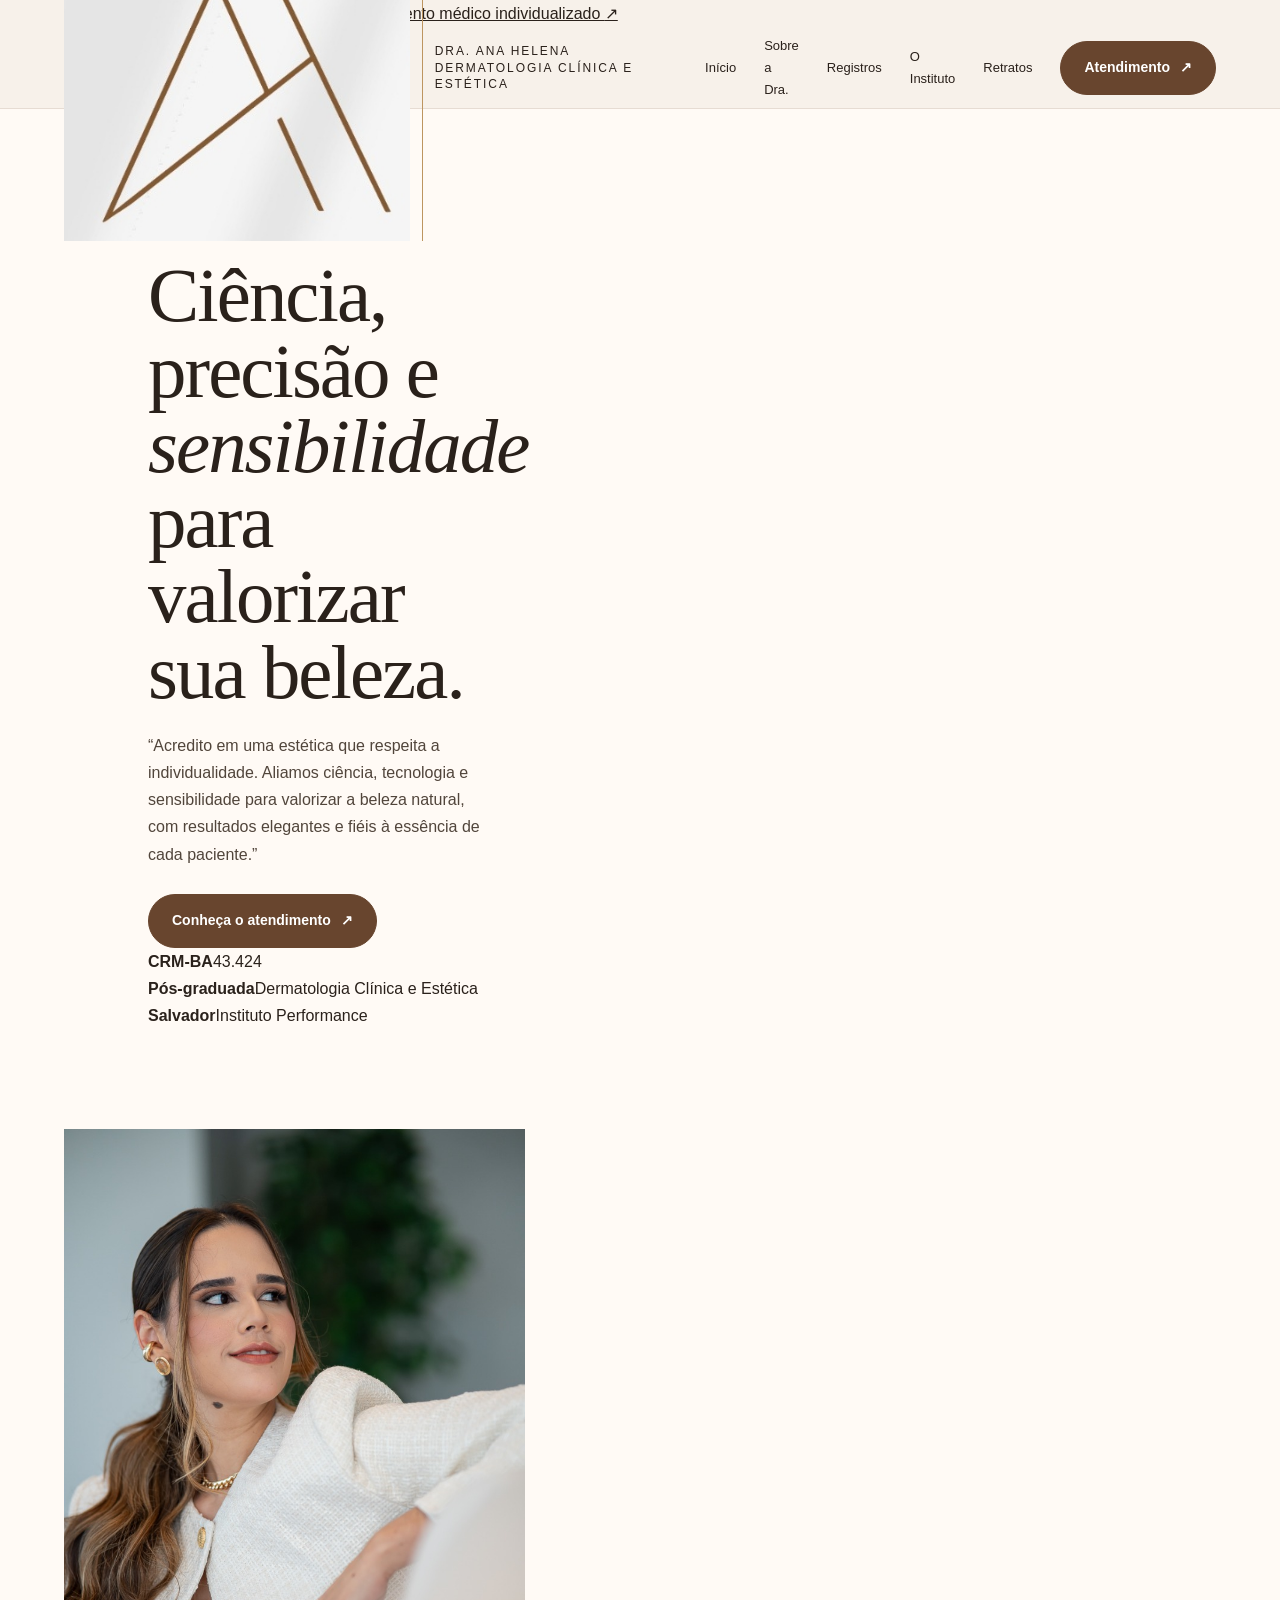
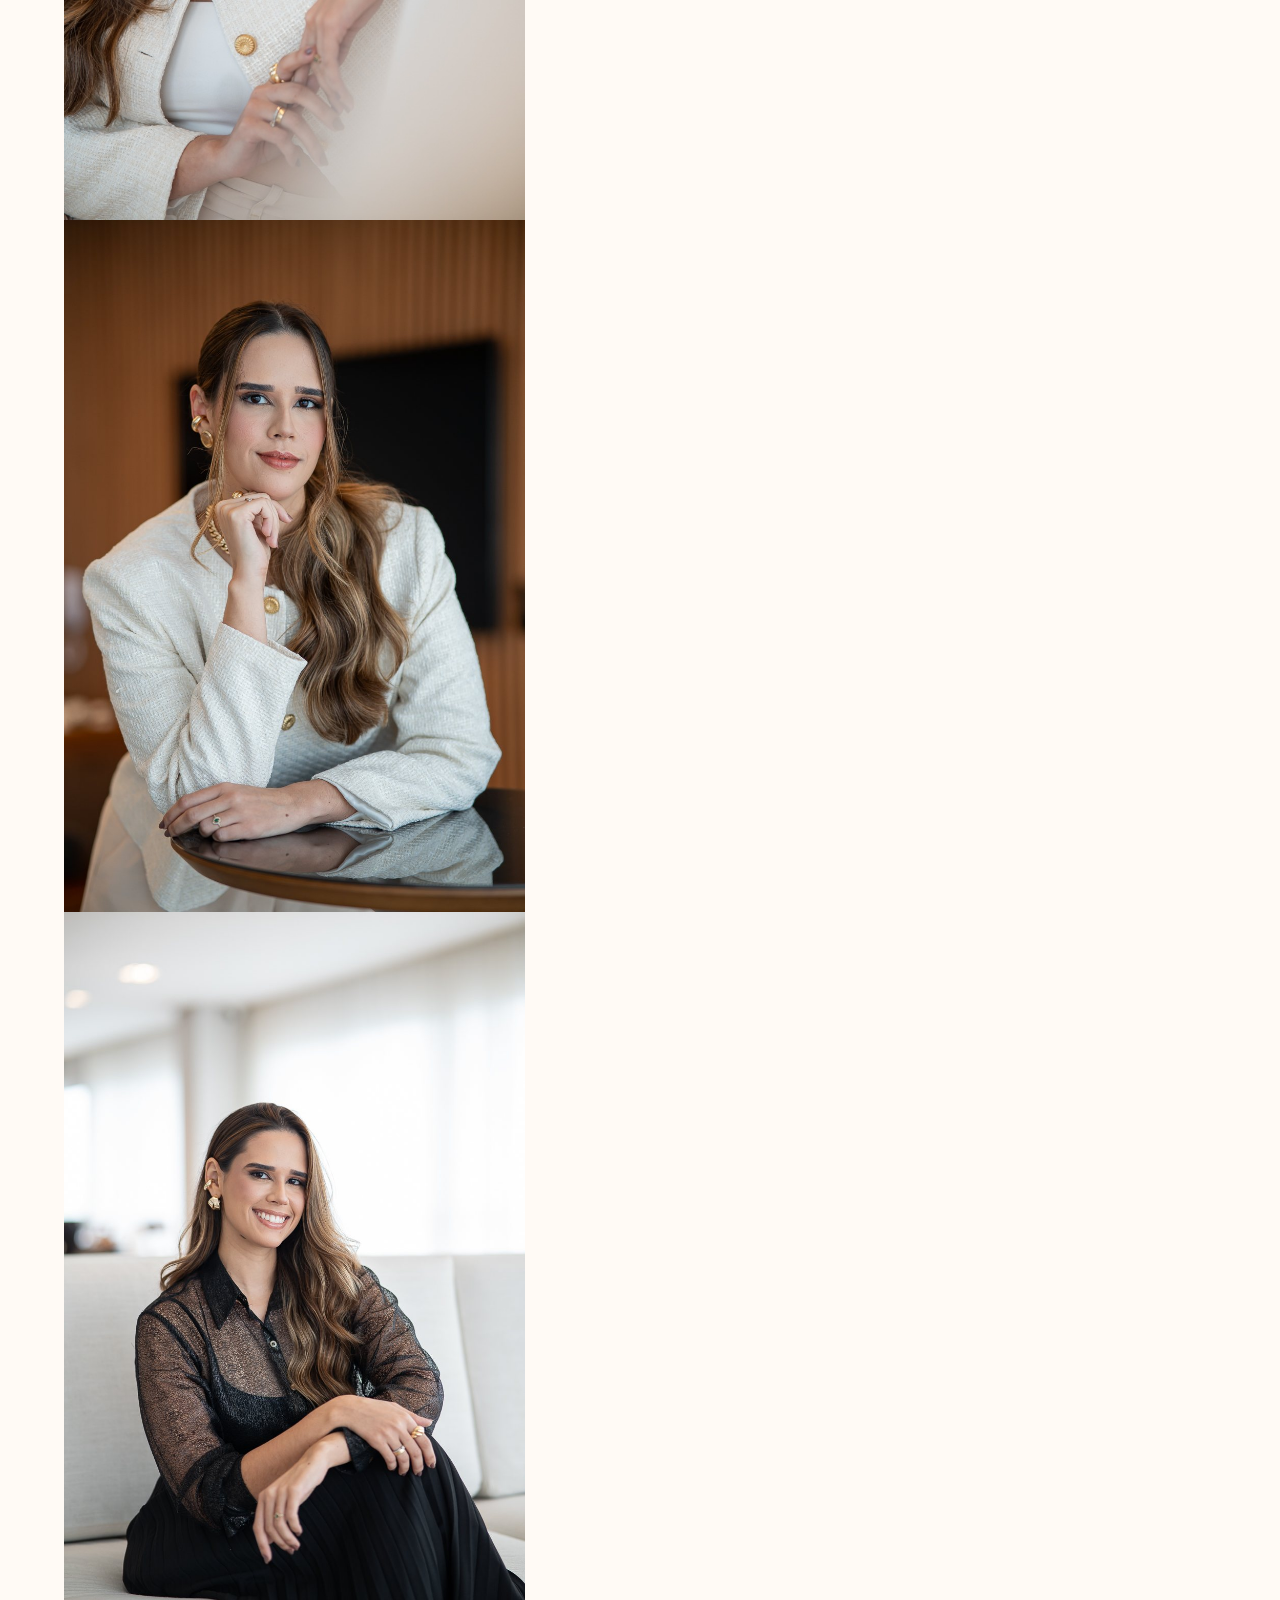
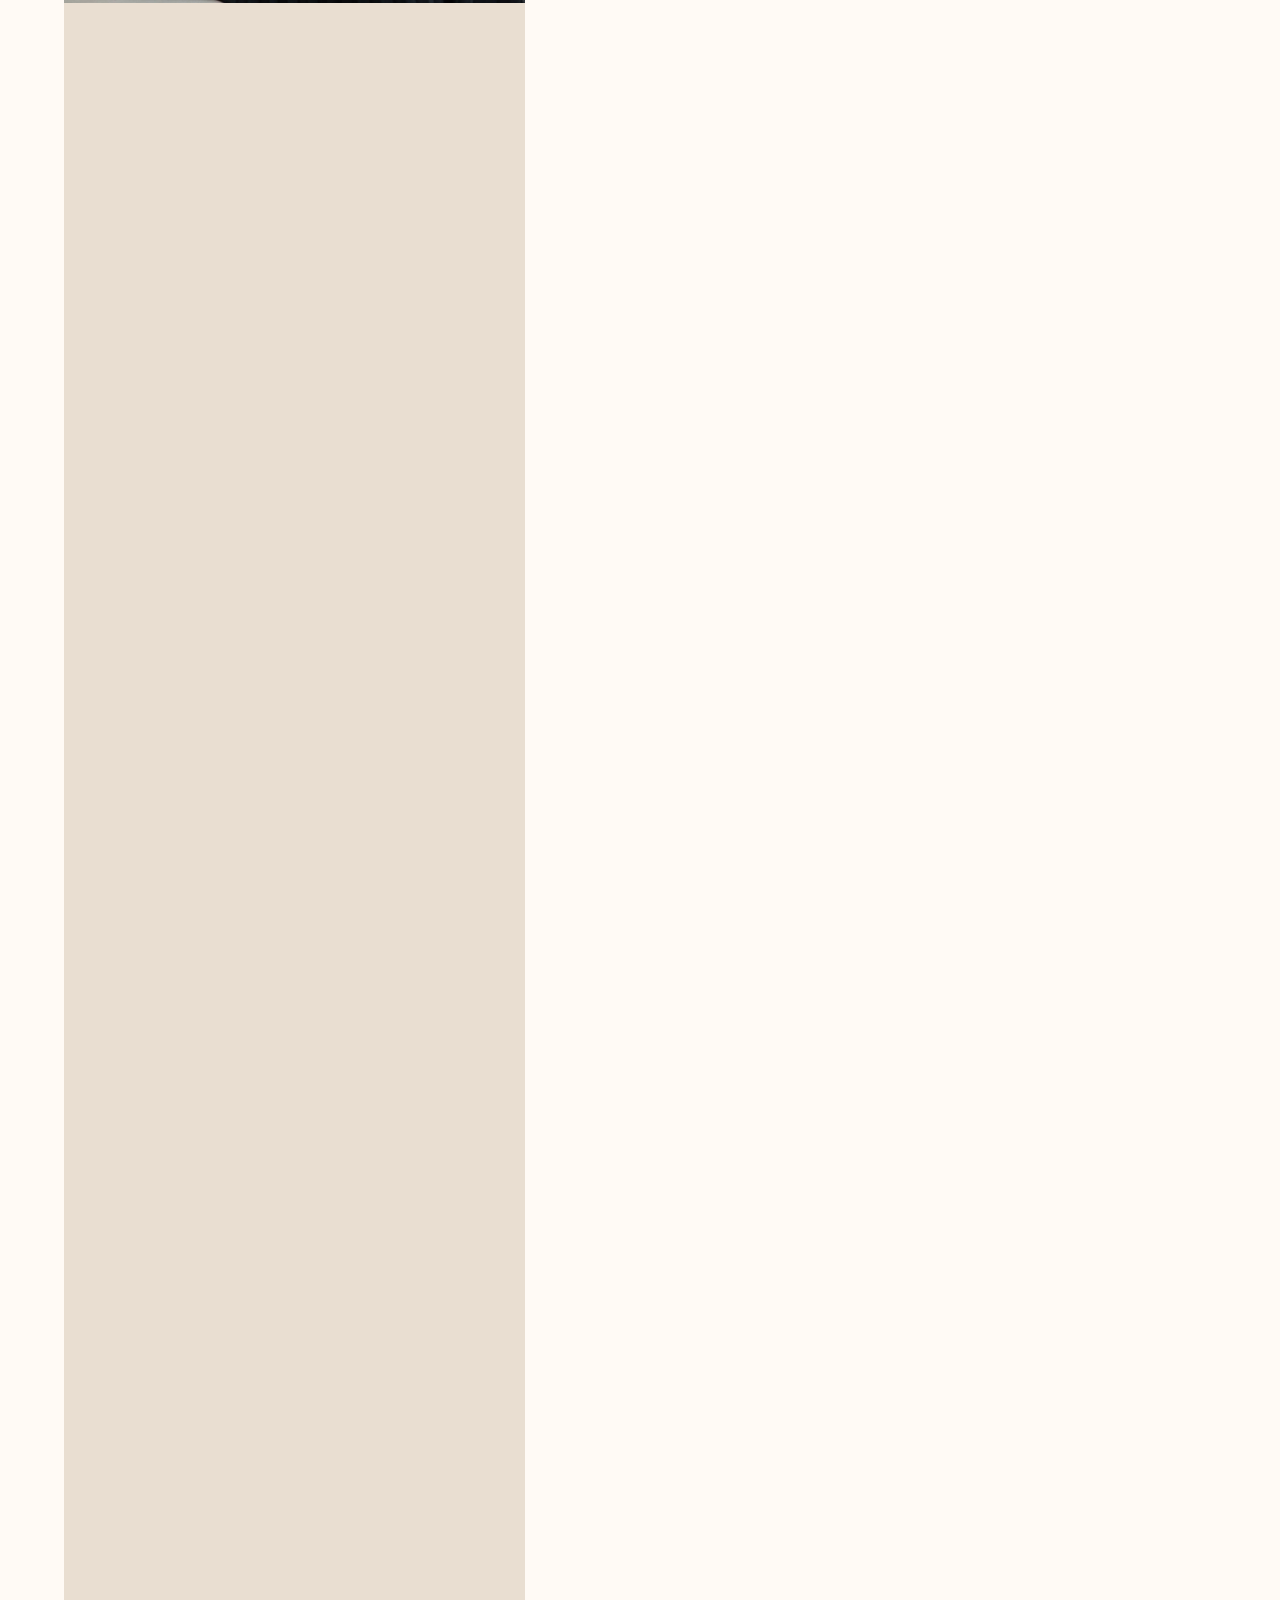
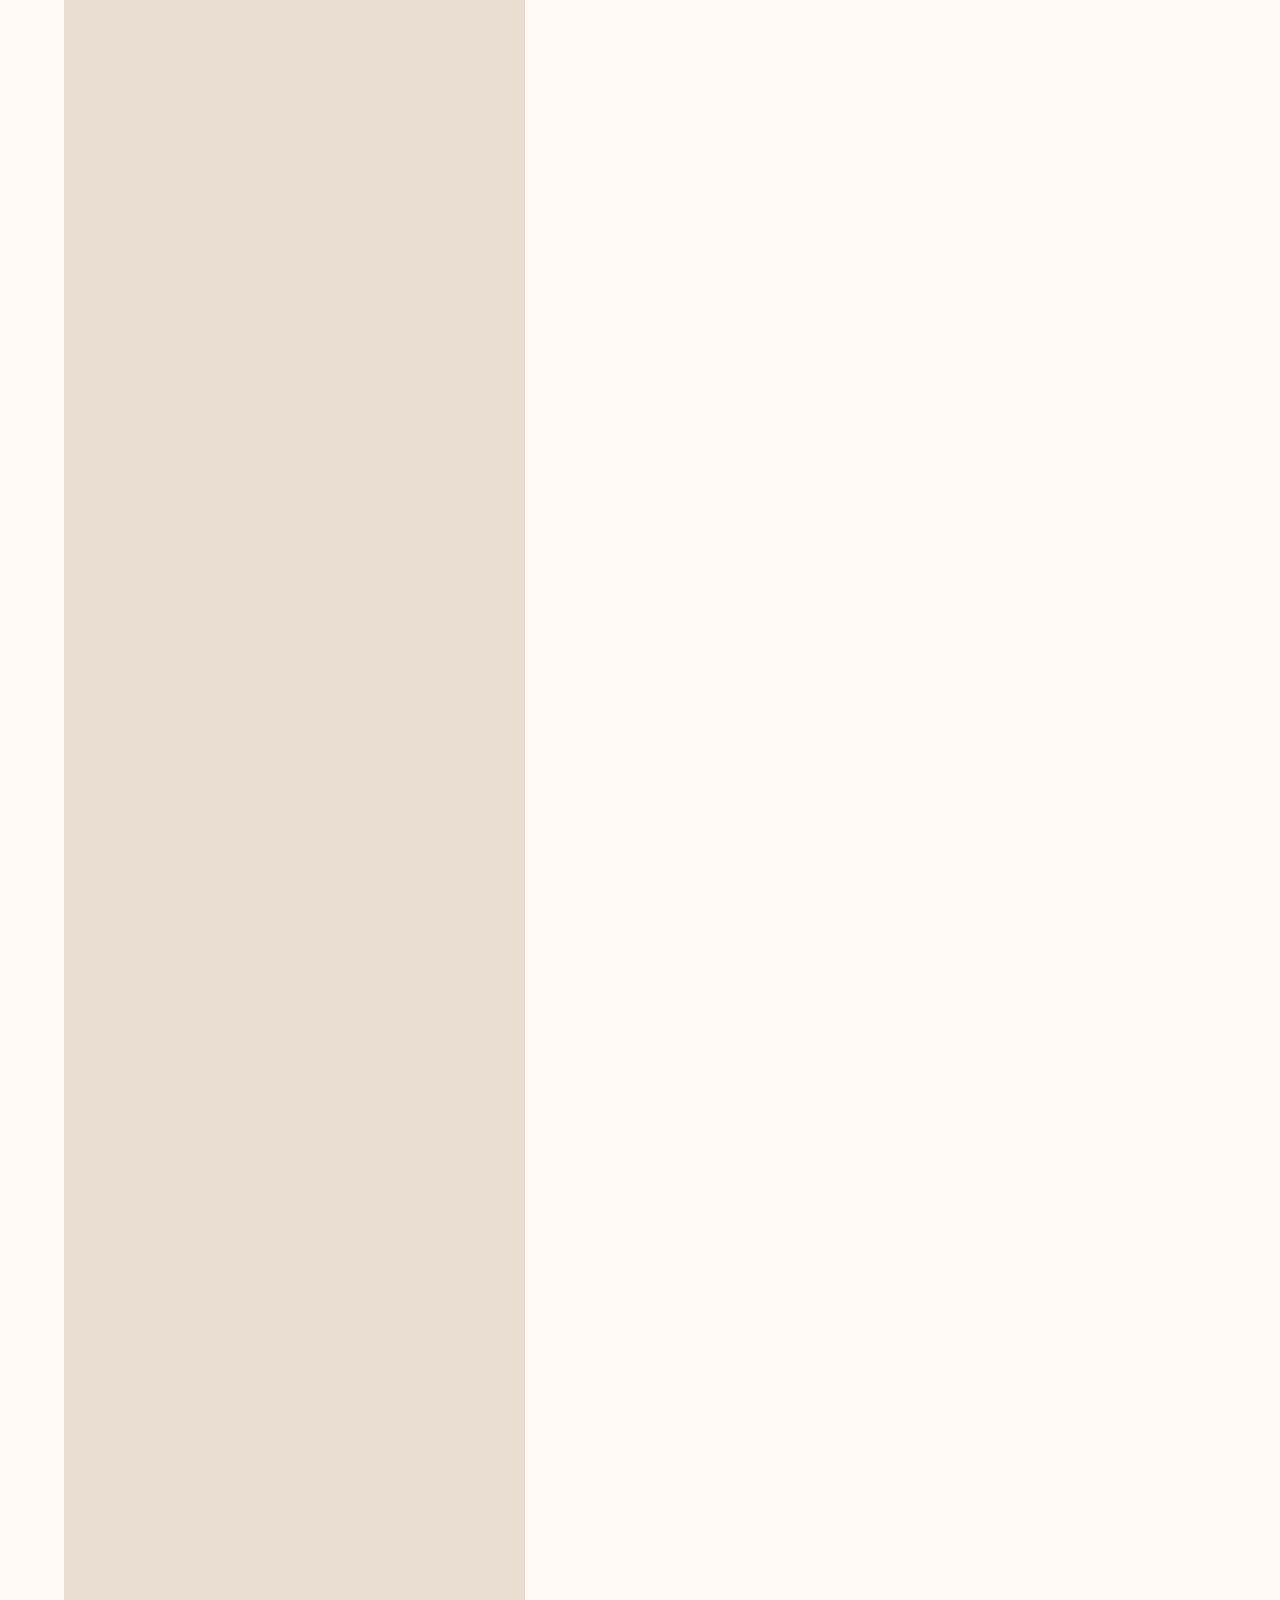
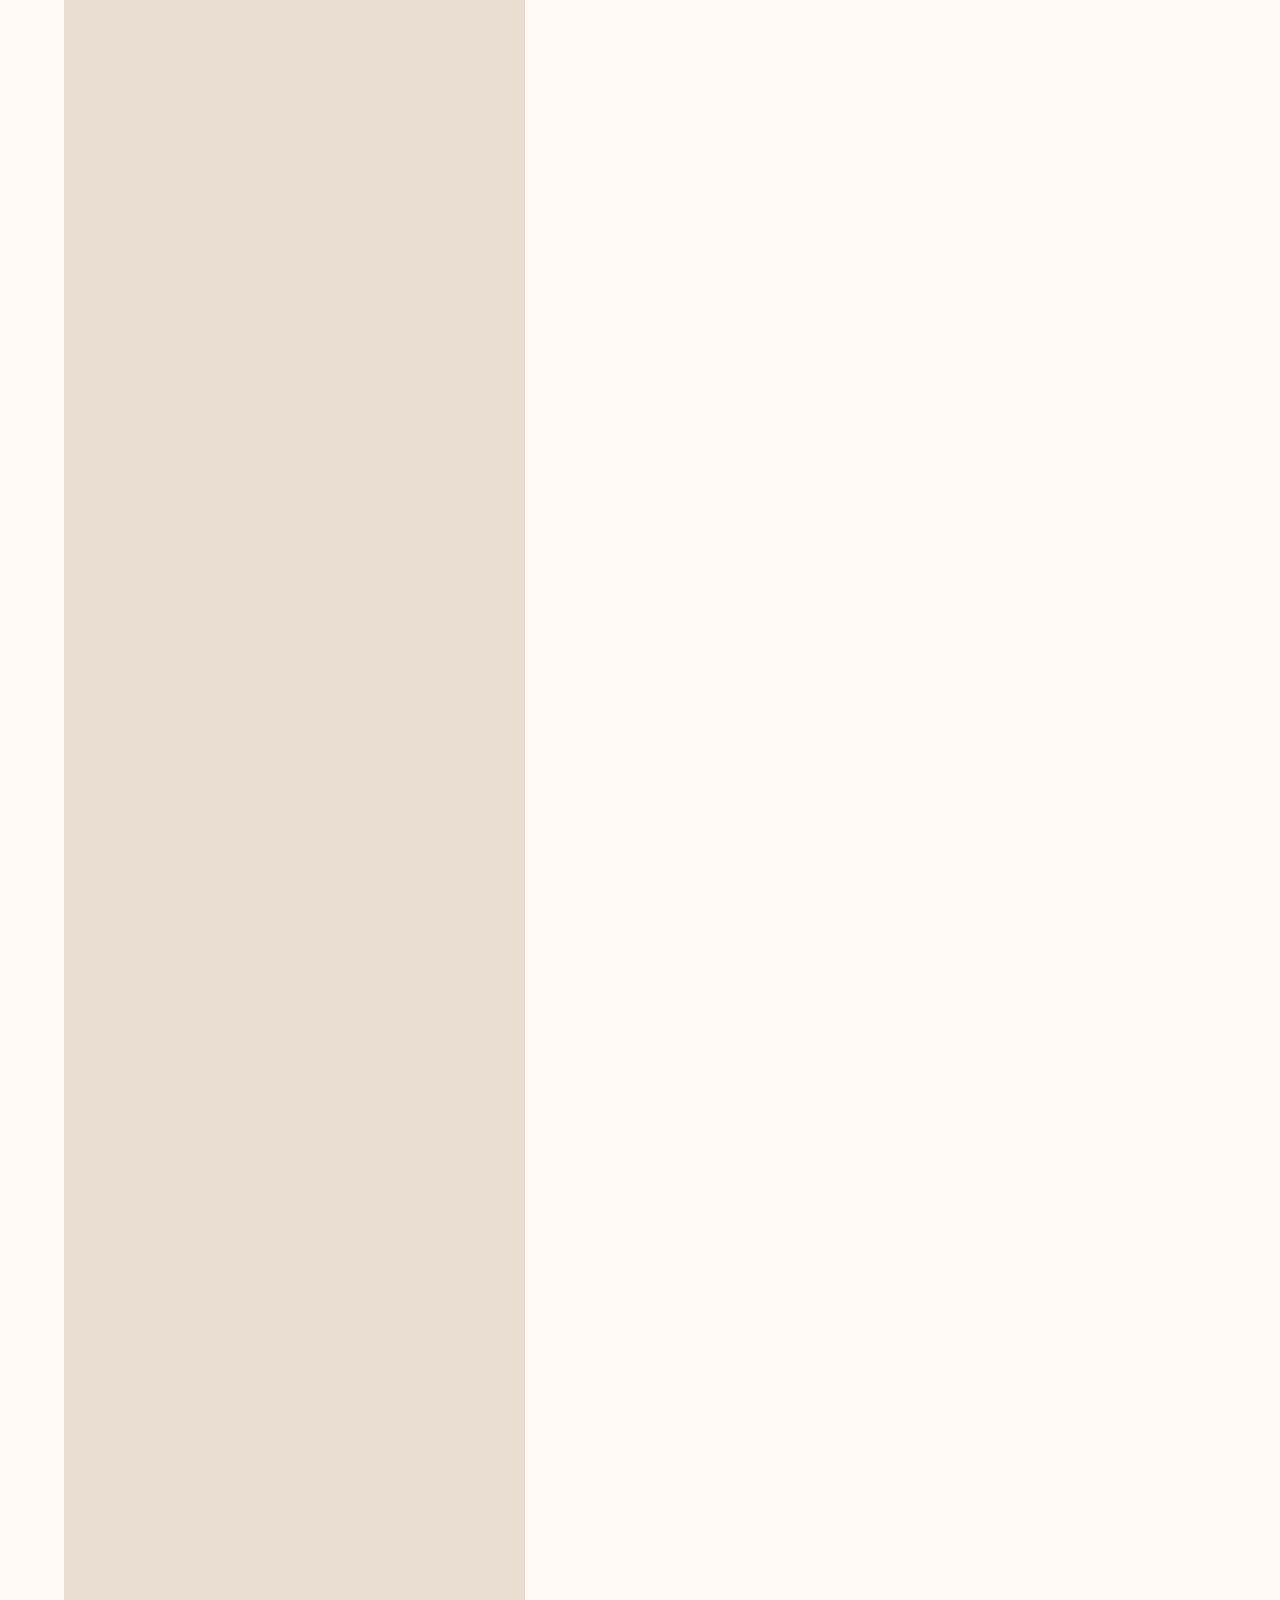
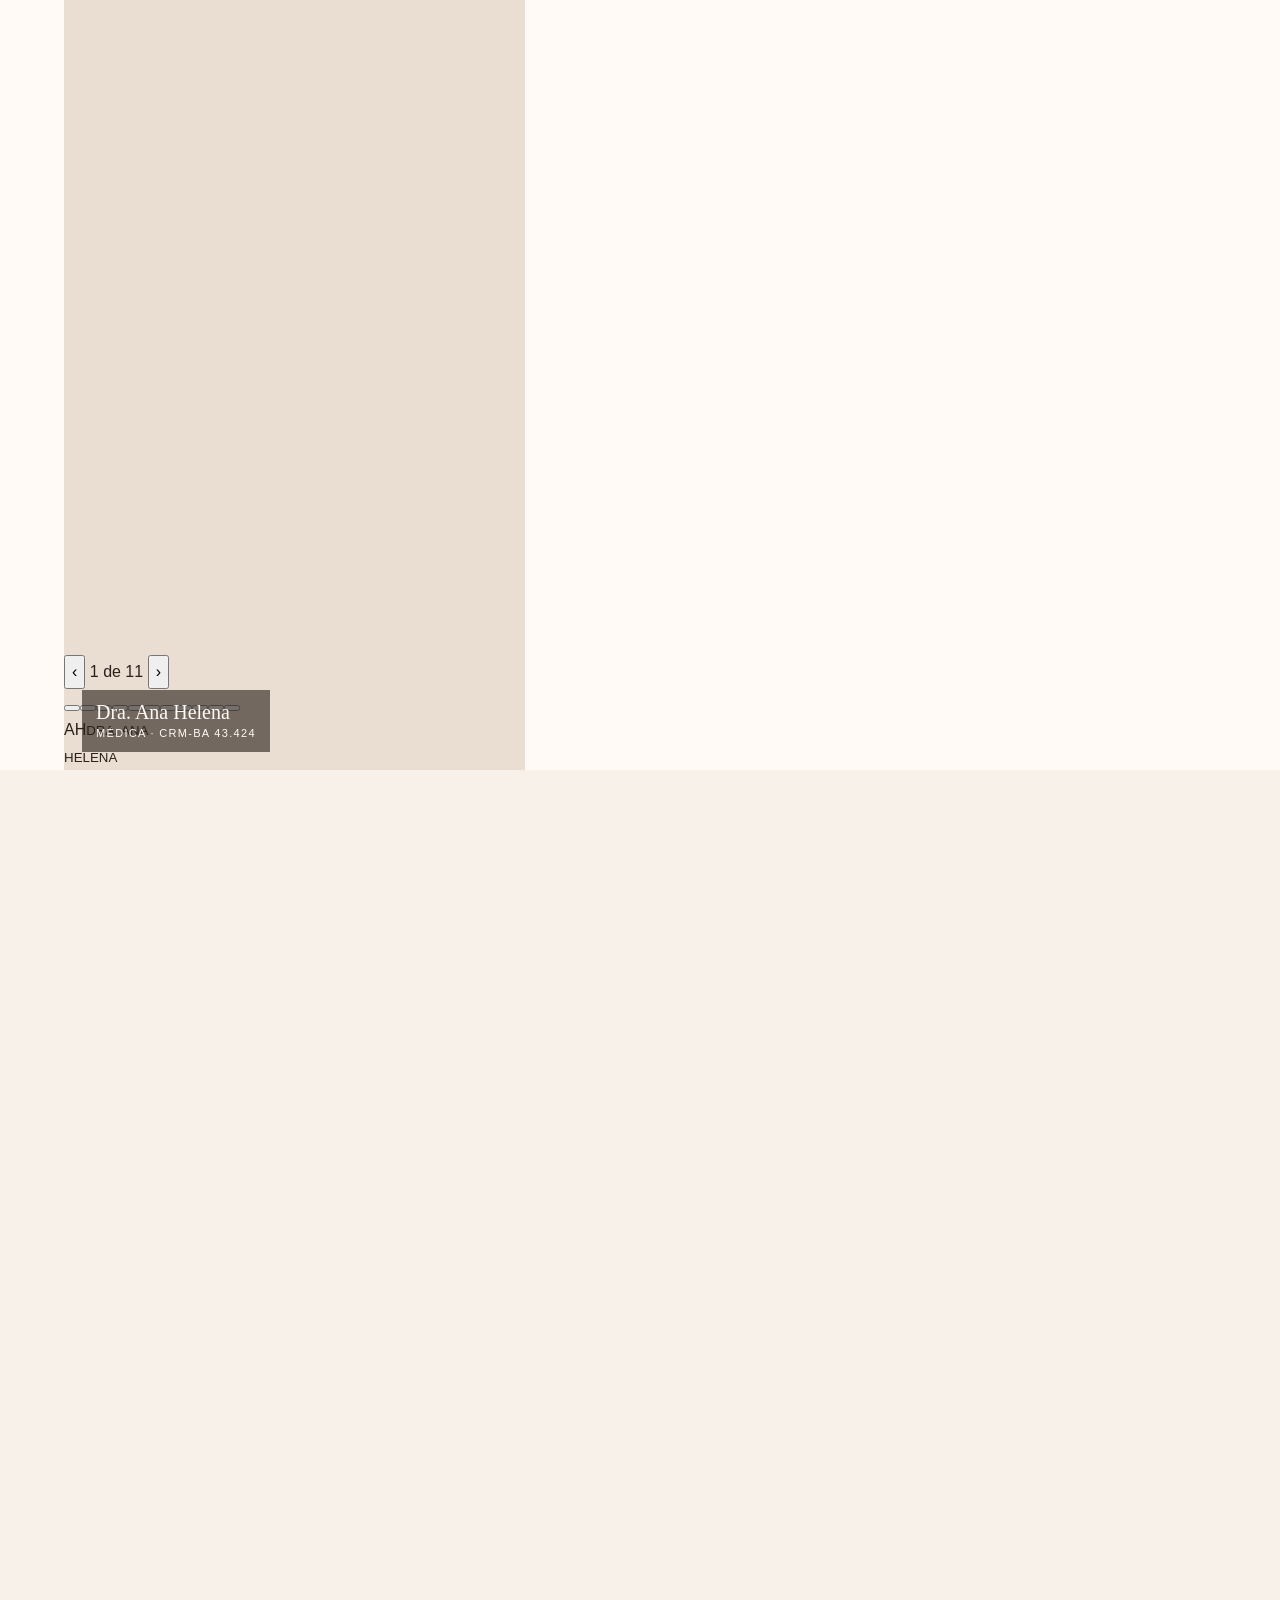
==== public/index.html @ 9d753a57 "Atualiza conteúdo visual da Dra. Ana Helena" ====
<!DOCTYPE html>
<html lang="pt-BR">
<head>
  <meta charset="utf-8">
  <meta name="viewport" content="width=device-width, initial-scale=1">
  <meta name="referrer" content="strict-origin-when-cross-origin">
  <meta http-equiv="Content-Security-Policy" content="default-src 'self'; base-uri 'self'; object-src 'none'; frame-src 'none'; script-src 'self'; style-src 'self' https://fonts.googleapis.com; font-src 'self' https://fonts.gstatic.com data:; img-src 'self' data:; connect-src 'self' https://fonts.googleapis.com https://fonts.gstatic.com; form-action 'self'">
  <title>Dra. Ana Helena | Dermatologia Clínica e Estética em Salvador</title>
  <meta name="description" content="Dra. Ana Helena, médica CRM-BA 43.424, pós-graduada em Dermatologia Clínica e Estética. Estética avançada, rejuvenescimento e tricologia em Salvador.">
  <meta name="theme-color" content="#faf6f0">
  <meta property="og:type" content="website">
  <meta property="og:locale" content="pt_BR">
  <meta property="og:title" content="Dra. Ana Helena | Dermatologia Clínica e Estética">
  <meta property="og:description" content="Uma estética que respeita a individualidade. Ciência, tecnologia e sensibilidade para valorizar a beleza natural.">
  <meta property="og:image" content="/assets/dra-ana-01.jpg">
  <meta name="twitter:card" content="summary_large_image">
  <link rel="preconnect" href="https://fonts.googleapis.com">
  <link rel="preconnect" href="https://fonts.gstatic.com" crossorigin>
  <link href="https://fonts.googleapis.com/css2?family=Cormorant+Garamond:ital,wght@0,400;0,500;0,600;1,400;1,500&family=Playfair+Display:ital,wght@0,400;0,500;0,600;1,400&family=Plus+Jakarta+Sans:wght@400;500;600;700&display=swap" rel="stylesheet">
  <link rel="stylesheet" href="site.css">
  <link rel="stylesheet" href="site-effects.css">
  <script src="site.js" defer></script>
  <script src="site-effects.js" defer></script>
</head>
<body>
  <a class="skip-link" href="#conteudo">Ir para o conteúdo</a>

  <div class="topbar">
    <div class="wrap topbar-inner">
      <span>Instituto Performance <span aria-hidden="true">·</span> Salvador, Bahia</span>
      <a href="#atendimento">Atendimento médico individualizado <span aria-hidden="true">↗</span></a>
    </div>
  </div>

  <header class="site-header">
    <div class="wrap bar">
      <a class="brand" href="#inicio" aria-label="Dra. Ana Helena, início">
        <span class="monogram" aria-hidden="true"><img src="assets/dra-ana-logo-simbolo.jpeg" alt="" width="390" height="390"></span>
        <span class="brand-name">Dra. Ana Helena<br>Dermatologia Clínica e Estética</span>
      </a>
      <button class="menu" type="button" aria-label="Abrir navegação" aria-expanded="false" aria-controls="navegacao">☰</button>
      <nav class="nav" id="navegacao" aria-label="Navegação principal">
        <a href="#inicio">Início</a>
        <a href="#sobre">Sobre a Dra.</a>
        <a href="#registros">Registros</a>
        <a href="#espaco">O Instituto</a>
        <a href="#galeria">Retratos</a>
        <a class="btn" href="#atendimento">Atendimento <span aria-hidden="true">↗</span></a>
      </nav>
    </div>
  </header>

  <main id="conteudo">
    <section class="hero" id="inicio" aria-labelledby="hero-title">
      <div class="hero-inner wrap">
        <div class="hero-copy">
          <span class="hero-badge"><span aria-hidden="true"></span> Dermatologia clínica e estética</span>
          <h1 class="serif" id="hero-title">Ciência, precisão e <em>sensibilidade</em> para valorizar sua beleza.</h1>
          <p>“Acredito em uma estética que respeita a individualidade. Aliamos ciência, tecnologia e sensibilidade para valorizar a beleza natural, com resultados elegantes e fiéis à essência de cada paciente.”</p>
          <a class="btn" href="#atendimento">Conheça o atendimento <span aria-hidden="true">↗</span></a>
          <div class="hero-credentials" aria-label="Informações profissionais e local de atendimento">
            <div><strong>CRM-BA</strong><span>43.424</span></div>
            <div><strong>Pós-graduada</strong><span>Dermatologia Clínica e Estética</span></div>
            <div><strong>Salvador</strong><span>Instituto Performance</span></div>
          </div>
        </div>
        <figure class="hero-photo">
          <div class="hero-frame">
            <div class="hero-carousel" data-carousel data-label="Retratos da Dra. Ana Helena" role="region" aria-roledescription="carrossel">
              <div class="hero-slides">
                <div class="hero-slide is-active">
                  <img src="assets/dra-ana-hero-atualizada.jpeg" alt="Retrato profissional da Dra. Ana Helena" width="900" height="1350" fetchpriority="high" decoding="async">
                </div>
                <div class="hero-slide" aria-hidden="true">
                  <img src="assets/dra-ana-01.jpg" alt="Retrato 1 da Dra. Ana Helena" width="900" height="1350" loading="lazy" decoding="async">
                </div>
                <div class="hero-slide" aria-hidden="true">
                  <img src="assets/dra-ana-02.jpg" alt="Retrato 2 da Dra. Ana Helena" width="900" height="1350" loading="lazy" decoding="async">
                </div>
                <div class="hero-slide" aria-hidden="true">
                  <img src="assets/dra-ana-03.jpg" alt="Retrato 3 da Dra. Ana Helena" width="900" height="1350" loading="lazy" decoding="async">
                </div>
                <div class="hero-slide" aria-hidden="true">
                  <img src="assets/dra-ana-04.jpg" alt="Retrato 4 da Dra. Ana Helena" width="900" height="1350" loading="lazy" decoding="async">
                </div>
                <div class="hero-slide" aria-hidden="true">
                  <img src="assets/dra-ana-05.jpg" alt="Retrato 5 da Dra. Ana Helena" width="900" height="1350" loading="lazy" decoding="async">
                </div>
                <div class="hero-slide" aria-hidden="true">
                  <img src="assets/dra-ana-06.jpg" alt="Retrato 6 da Dra. Ana Helena" width="900" height="1350" loading="lazy" decoding="async">
                </div>
                <div class="hero-slide" aria-hidden="true">
                  <img src="assets/dra-ana-07.jpg" alt="Retrato 7 da Dra. Ana Helena" width="900" height="1350" loading="lazy" decoding="async">
                </div>
                <div class="hero-slide" aria-hidden="true">
                  <img src="assets/dra-ana-08.jpg" alt="Retrato 8 da Dra. Ana Helena" width="900" height="1350" loading="lazy" decoding="async">
                </div>
                <div class="hero-slide" aria-hidden="true">
                  <img src="assets/dra-ana-09.jpg" alt="Retrato 9 da Dra. Ana Helena" width="900" height="1350" loading="lazy" decoding="async">
                </div>
                <div class="hero-slide" aria-hidden="true">
                  <img src="assets/dra-ana-10.jpg" alt="Retrato 10 da Dra. Ana Helena" width="900" height="1350" loading="lazy" decoding="async">
                </div>
              </div>
              <figcaption class="hero-sign">
                <strong>Dra. Ana Helena</strong>
                <span>MÉDICA · CRM-BA 43.424</span>
              </figcaption>
              <div class="carousel-controls">
                <button class="carousel-control" type="button" data-previous aria-label="Foto anterior">‹</button>
                <span class="carousel-status" data-status aria-live="off">1 de 11</span>
                <button class="carousel-control" type="button" data-next aria-label="Próxima foto">›</button>
                
              </div>
              <div class="carousel-dots" data-dots aria-label="Escolher retrato"></div>
            </div>
          </div>
          <span class="hero-stamp" aria-hidden="true"><span>AH</span><small>DRA. ANA<br>HELENA</small></span>
        </figure>
      </div>
    </section>

    <section class="differentials" id="diferenciais" aria-label="Princípios de atendimento">
      <div class="wrap differential-grid">
        <article class="differential-card">
          <span class="differential-mark" aria-hidden="true">AH</span>
          <div><h2>Olhar individual</h2><p>Cuidado que respeita a singularidade de cada pessoa.</p></div>
        </article>
        <article class="differential-card">
          <span class="differential-mark" aria-hidden="true">AH</span>
          <div><h2>Ciência e inovação</h2><p>Conhecimento científico aliado à tecnologia.</p></div>
        </article>
        <article class="differential-card">
          <span class="differential-mark" aria-hidden="true">AH</span>
          <div><h2>Prevenção e longevidade</h2><p>Uma abordagem atenta à saúde e ao tempo.</p></div>
        </article>
        <article class="differential-card">
          <span class="differential-mark" aria-hidden="true">AH</span>
          <div><h2>Beleza natural</h2><p>Valorizar a beleza sem padronizar.</p></div>
        </article>
      </div>
    </section>

    <section class="intro section-pad" id="sobre" aria-labelledby="sobre-title">
      <div class="wrap intro-grid">
        <div class="intro-copy">
          <span class="eyebrow">Sobre a Dra.</span>
          <h2 class="serif" id="sobre-title">Sobre a <em>Dra. Ana Helena</em></h2>
          <p><strong>Médica · CRM-BA 43.424 · Pós-graduada em Dermatologia Clínica e Estética</strong></p>
          <p>Sócia-fundadora do Instituto Performance desde 2025, a Dra. Ana Helena desenvolve sua prática médica com uma visão que integra ciência, inovação e sensibilidade, reconhecendo a beleza como uma expressão singular de cada paciente.</p>
          <p>Sua filosofia de trabalho é fundamentada na prevenção, no rejuvenescimento e na longevidade da pele, associando conhecimento científico, tecnologias avançadas e tratamentos individualizados para valorizar a beleza natural, preservar a harmonia e respeitar a essência de cada pessoa.</p>
          <dl class="credentials">
            <div class="credential">
              <dt><b>Formação</b></dt>
              <dd><span>Medicina e Pós-graduação em Dermatologia Clínica e Estética</span></dd>
            </div>
            <div class="credential">
              <dt><b>Atuação</b></dt>
              <dd><span>Estética Avançada e Rejuvenescimento · Tricologia</span></dd>
            </div>
          </dl>
        </div>
        <div class="portrait-composition">
          <img class="portrait-about-image" src="assets/dra-ana-sobre.jpeg" alt="Dra. Ana Helena em retrato profissional no Instituto Performance" width="768" height="1152" loading="lazy" decoding="async">
          <span class="portrait-caption">Médica · CRM-BA 43.424</span>
        </div>
      </div>
    </section>

    <section class="philosophy" id="filosofia" aria-labelledby="filosofia-title">
      <div class="wrap">
        <div class="philosophy-grid">
          <div>
            <span class="eyebrow">Uma abordagem individual</span>
            <h2 class="serif" id="filosofia-title">Valorizar, nunca padronizar.</h2>
            <blockquote>“Minha abordagem parte de um princípio essencial: a beleza deve ser valorizada, nunca padronizada. Cada tratamento é cuidadosamente planejado para preservar a individualidade, promover o equilíbrio e proporcionar resultados naturais ao longo do tempo.”</blockquote>
          </div>
          <figure class="philosophy-photo">
            <img src="assets/dra-ana-11.jpg" alt="Dra. Ana Helena sorrindo diante de um notebook" width="900" height="1350" loading="lazy" decoding="async">
          </figure>
        </div>
      </div>
    </section>

    <section class="records-section" id="registros" aria-labelledby="registros-title">
      <div class="wrap">
        <div class="section-heading records-heading">
          <div>
            <span class="eyebrow">Material compartilhado pela clínica</span>
            <h2 class="serif" id="registros-title">Registros fotográficos</h2>
          </div>
          <p>Arraste a barra central para comparar cada resultado. No celular, toque e deslize; no computador, use o mouse ou as setas do teclado.</p>
        </div>
        <div class="records-grid" aria-label="Comparações interativas de antes e depois">
          <!-- Os seis comparadores usam recortes das fotos recebidas; as imagens originais permanecem preservadas. -->
          <article class="result-card" aria-labelledby="resultado-rosto-01">
            <h3 class="result-title" id="resultado-rosto-01">Resultado 01 · Face</h3>
            <div class="before-after-slider" data-before-after data-before-src="assets/resultado-01-rosto-antes.jpg" data-after-src="assets/resultado-01-rosto-depois.jpg" data-before-alt="Antes: perfil do rosto no resultado 01" data-after-alt="Depois: perfil do rosto no resultado 01" role="group" aria-label="Comparação de antes e depois: resultado 01, face">
              <div class="before-after-viewport">
                <div class="before-after-layer before-after-layer-after" data-after-layer><span class="before-after-empty"><strong>Depois</strong><small>Imagem a inserir</small></span></div>
                <div class="before-after-layer before-after-layer-before" data-before-layer><span class="before-after-empty"><strong>Antes</strong><small>Imagem a inserir</small></span></div>
                <span class="before-after-label before-after-label-before">Antes</span>
                <span class="before-after-label before-after-label-after">Depois</span>
                <input class="before-after-range" data-before-after-range type="range" min="0" max="100" value="50" aria-label="Arraste para comparar antes e depois" disabled>
                <span class="before-after-divider" aria-hidden="true"><span></span></span>
              </div>
            </div>
          </article>
          <article class="result-card" aria-labelledby="resultado-labios-01">
            <h3 class="result-title" id="resultado-labios-01">Resultado 02 · Lábios</h3>
            <div class="before-after-slider" data-before-after data-before-src="assets/resultado-02-labios-antes.jpg" data-after-src="assets/resultado-02-labios-depois.jpg" data-before-alt="Antes: lábios no resultado 02" data-after-alt="Depois: lábios no resultado 02" role="group" aria-label="Comparação de antes e depois: resultado 02, lábios">
              <div class="before-after-viewport">
                <div class="before-after-layer before-after-layer-after" data-after-layer><span class="before-after-empty"><strong>Depois</strong><small>Imagem a inserir</small></span></div>
                <div class="before-after-layer before-after-layer-before" data-before-layer><span class="before-after-empty"><strong>Antes</strong><small>Imagem a inserir</small></span></div>
                <span class="before-after-label before-after-label-before">Antes</span>
                <span class="before-after-label before-after-label-after">Depois</span>
                <input class="before-after-range" data-before-after-range type="range" min="0" max="100" value="50" aria-label="Arraste para comparar antes e depois" disabled>
                <span class="before-after-divider" aria-hidden="true"><span></span></span>
              </div>
            </div>
          </article>
          <article class="result-card" aria-labelledby="resultado-labios-02">
            <h3 class="result-title" id="resultado-labios-02">Resultado 03 · Lábios</h3>
            <div class="before-after-slider" data-before-after data-before-src="assets/resultado-03-labios-antes.jpg" data-after-src="assets/resultado-03-labios-depois.jpg" data-before-alt="Antes: lábios no resultado 03" data-after-alt="Depois: lábios no resultado 03" role="group" aria-label="Comparação de antes e depois: resultado 03, lábios">
              <div class="before-after-viewport">
                <div class="before-after-layer before-after-layer-after" data-after-layer><span class="before-after-empty"><strong>Depois</strong><small>Imagem a inserir</small></span></div>
                <div class="before-after-layer before-after-layer-before" data-before-layer><span class="before-after-empty"><strong>Antes</strong><small>Imagem a inserir</small></span></div>
                <span class="before-after-label before-after-label-before">Antes</span>
                <span class="before-after-label before-after-label-after">Depois</span>
                <input class="before-after-range" data-before-after-range type="range" min="0" max="100" value="50" aria-label="Arraste para comparar antes e depois" disabled>
                <span class="before-after-divider" aria-hidden="true"><span></span></span>
              </div>
            </div>
          </article>
          <article class="result-card" aria-labelledby="resultado-rosto-02">
            <h3 class="result-title" id="resultado-rosto-02">Resultado 04 · Face</h3>
            <div class="before-after-slider" data-before-after data-before-src="assets/resultado-04-rosto-antes.jpg" data-after-src="assets/resultado-04-rosto-depois.jpg" data-before-alt="Antes: perfil do rosto no resultado 04" data-after-alt="Depois: perfil do rosto no resultado 04" role="group" aria-label="Comparação de antes e depois: resultado 04, face">
              <div class="before-after-viewport">
                <div class="before-after-layer before-after-layer-after" data-after-layer><span class="before-after-empty"><strong>Depois</strong><small>Imagem a inserir</small></span></div>
                <div class="before-after-layer before-after-layer-before" data-before-layer><span class="before-after-empty"><strong>Antes</strong><small>Imagem a inserir</small></span></div>
                <span class="before-after-label before-after-label-before">Antes</span>
                <span class="before-after-label before-after-label-after">Depois</span>
                <input class="before-after-range" data-before-after-range type="range" min="0" max="100" value="50" aria-label="Arraste para comparar antes e depois" disabled>
                <span class="before-after-divider" aria-hidden="true"><span></span></span>
              </div>
            </div>
          </article>
          <article class="result-card" aria-labelledby="resultado-rosto-03">
            <h3 class="result-title" id="resultado-rosto-03">Resultado 05 · Face</h3>
            <div class="before-after-slider" data-before-after data-before-src="assets/resultado-05-rosto-antes.jpg" data-after-src="assets/resultado-05-rosto-depois.jpg" data-before-alt="Antes: perfil do rosto no resultado 05" data-after-alt="Depois: perfil do rosto no resultado 05" role="group" aria-label="Comparação de antes e depois: resultado 05, face">
              <div class="before-after-viewport">
                <div class="before-after-layer before-after-layer-after" data-after-layer><span class="before-after-empty"><strong>Depois</strong><small>Imagem a inserir</small></span></div>
                <div class="before-after-layer before-after-layer-before" data-before-layer><span class="before-after-empty"><strong>Antes</strong><small>Imagem a inserir</small></span></div>
                <span class="before-after-label before-after-label-before">Antes</span>
                <span class="before-after-label before-after-label-after">Depois</span>
                <input class="before-after-range" data-before-after-range type="range" min="0" max="100" value="50" aria-label="Arraste para comparar antes e depois" disabled>
                <span class="before-after-divider" aria-hidden="true"><span></span></span>
              </div>
            </div>
          </article>
          <article class="result-card" aria-labelledby="resultado-abdomen">
            <h3 class="result-title" id="resultado-abdomen">Resultado 06 · Abdômen</h3>
            <div class="before-after-slider" data-before-after data-before-src="assets/resultado-06-abdomen-antes.jpg" data-after-src="assets/resultado-06-abdomen-depois.jpg" data-before-alt="Antes: abdômen no resultado 06" data-after-alt="Depois: abdômen no resultado 06" role="group" aria-label="Comparação de antes e depois: resultado 06, abdômen">
              <div class="before-after-viewport">
                <div class="before-after-layer before-after-layer-after" data-after-layer><span class="before-after-empty"><strong>Depois</strong><small>Imagem a inserir</small></span></div>
                <div class="before-after-layer before-after-layer-before" data-before-layer><span class="before-after-empty"><strong>Antes</strong><small>Imagem a inserir</small></span></div>
                <span class="before-after-label before-after-label-before">Antes</span>
                <span class="before-after-label before-after-label-after">Depois</span>
                <input class="before-after-range" data-before-after-range type="range" min="0" max="100" value="50" aria-label="Arraste para comparar antes e depois" disabled>
                <span class="before-after-divider" aria-hidden="true"><span></span></span>
              </div>
            </div>
          </article>
        </div>
      </div>
    </section>

    <section class="space-section" id="espaco" aria-labelledby="espaco-title">
      <div class="wrap">
        <div class="section-heading">
          <div>
            <span class="eyebrow">Instituto Performance · Salvador, Bahia</span>
            <h2 class="serif" id="espaco-title">Um ambiente pensado para acolher.</h2>
          </div>
          <p>Conheça a recepção e os ambientes do Instituto Performance. As imagens dos espaços ficam separadas dos retratos da Dra. Ana Helena.</p>
        </div>
        <div class="space-grid" aria-label="Galeria de ambientes do Instituto Performance">
          <button class="gallery-item" type="button" data-lightbox-group="espaco" data-caption="Área de espera do Instituto Performance">
            <img src="assets/recepcao-01.jpg" alt="Área de espera do Instituto Performance" width="1012" height="1800" loading="lazy" decoding="async">
            <span class="gallery-caption">Área de espera</span>
          </button>
          <button class="gallery-item" type="button" data-lightbox-group="espaco" data-caption="Balcão de recepção do Instituto Performance">
            <img src="assets/recepcao-02.jpg" alt="Balcão de recepção do Instituto Performance" width="1012" height="1800" loading="lazy" decoding="async">
            <span class="gallery-caption">Recepção</span>
          </button>
          <button class="gallery-item" type="button" data-lightbox-group="espaco" data-caption="Espaço de atendimento do Instituto Performance">
            <img src="assets/recepcao-03.jpg" alt="Espaço de atendimento do Instituto Performance" width="1012" height="1800" loading="lazy" decoding="async">
            <span class="gallery-caption">Espaço de atendimento</span>
          </button>
          <button class="gallery-item" type="button" data-lightbox-group="espaco" data-caption="Detalhes do ambiente do Instituto Performance">
            <img src="assets/recepcao-04.jpg" alt="Detalhes do ambiente do Instituto Performance" width="1012" height="1800" loading="lazy" decoding="async">
            <span class="gallery-caption">Detalhes do ambiente</span>
          </button>
          <button class="gallery-item" type="button" data-lightbox-group="espaco" data-caption="Detalhes da recepção do Instituto Performance">
            <img src="assets/recepcao-05.jpg" alt="Detalhes da recepção do Instituto Performance" width="1012" height="1800" loading="lazy" decoding="async">
            <span class="gallery-caption">Recepção</span>
          </button>
        </div>
      </div>
    </section>

    <section class="portrait-gallery" id="galeria" aria-labelledby="galeria-title">
      <div class="wrap">
        <div class="gallery-heading">
          <span class="eyebrow">Retratos profissionais</span>
          <h2 class="serif" id="galeria-title">Dra. Ana Helena</h2>
        </div>
        <div class="portrait-marquee" data-marquee role="group" aria-label="Galeria horizontal em movimento de retratos da Dra. Ana Helena">
          <div class="gallery-track" data-marquee-track>
            <div class="gallery-set">
              <button class="gallery-item" type="button" data-lightbox-group="retratos" data-caption="Retrato profissional da Dra. Ana Helena">
                <img src="assets/dra-ana-03.jpg" alt="Dra. Ana Helena em retrato profissional" width="1200" height="1600" loading="lazy" decoding="async"><span class="gallery-caption">Retrato profissional</span>
              </button>
              <button class="gallery-item" type="button" data-lightbox-group="retratos" data-caption="Retrato no consultório">
                <img src="assets/dra-ana-04.jpg" alt="Dra. Ana Helena em retrato no consultório" width="900" height="1350" loading="lazy" decoding="async"><span class="gallery-caption">No consultório</span>
              </button>
              <button class="gallery-item" type="button" data-lightbox-group="retratos" data-caption="Retrato em ambiente de atendimento">
                <img src="assets/dra-ana-05.jpg" alt="Dra. Ana Helena em ambiente de atendimento" width="900" height="1350" loading="lazy" decoding="async"><span class="gallery-caption">No Instituto</span>
              </button>
              <button class="gallery-item" type="button" data-lightbox-group="retratos" data-caption="Retrato profissional">
                <img src="assets/dra-ana-07.jpg" alt="Dra. Ana Helena em retrato profissional" width="900" height="1350" loading="lazy" decoding="async"><span class="gallery-caption">Retrato profissional</span>
              </button>
              <button class="gallery-item" type="button" data-lightbox-group="retratos" data-caption="Retrato de perfil">
                <img src="assets/dra-ana-09.jpg" alt="Dra. Ana Helena em retrato de perfil" width="900" height="1350" loading="lazy" decoding="async"><span class="gallery-caption">Retrato de perfil</span>
              </button>
              <button class="gallery-item" type="button" data-lightbox-group="retratos" data-caption="Dra. Ana Helena apresentando um equipamento">
                <img src="assets/dra-ana-10.jpg" alt="Dra. Ana Helena apresentando um equipamento" width="1200" height="1800" loading="lazy" decoding="async"><span class="gallery-caption">Tecnologia e cuidado</span>
              </button>
              <button class="gallery-item" type="button" data-lightbox-group="retratos" data-caption="Dra. Ana Helena em seu ambiente de trabalho">
                <img src="assets/dra-ana-11.jpg" alt="Dra. Ana Helena em seu ambiente de trabalho" width="900" height="1350" loading="lazy" decoding="async"><span class="gallery-caption">No ambiente de trabalho</span>
              </button>
              <button class="gallery-item" type="button" data-lightbox-group="retratos" data-caption="Dra. Ana Helena em seu ambiente de trabalho">
                <img src="assets/dra-ana-12.jpg" alt="Dra. Ana Helena em seu ambiente de trabalho" width="900" height="1350" loading="lazy" decoding="async"><span class="gallery-caption">No ambiente de trabalho</span>
              </button>
              <button class="gallery-item" type="button" data-lightbox-group="retratos" data-caption="Retrato profissional">
                <img src="assets/dra-ana-13.jpg" alt="Dra. Ana Helena em retrato profissional" width="900" height="1350" loading="lazy" decoding="async"><span class="gallery-caption">Retrato profissional</span>
              </button>
              <button class="gallery-item" type="button" data-lightbox-group="retratos" data-caption="Retrato no consultório">
                <img src="assets/dra-ana-14.jpg" alt="Dra. Ana Helena em retrato no consultório" width="900" height="1350" loading="lazy" decoding="async"><span class="gallery-caption">No consultório</span>
              </button>
              <button class="gallery-item" type="button" data-lightbox-group="retratos" data-caption="Retrato de perfil no Instituto Performance">
                <img src="assets/dra-ana-15.jpg" alt="Dra. Ana Helena em retrato de perfil no Instituto Performance" width="900" height="1350" loading="lazy" decoding="async"><span class="gallery-caption">Retrato de perfil</span>
              </button>
            </div>
          </div>
          <div class="marquee-controls">
            <button class="marquee-toggle" type="button" data-marquee-toggle aria-label="Pausar movimento da galeria" aria-pressed="false"><span aria-hidden="true">Ⅱ</span><span data-marquee-label>Pausar movimento</span></button>
          </div>
        </div>
      </div>
    </section>

    <section class="attend" id="atendimento" aria-labelledby="atendimento-title">
      <div class="wrap attend-row">
        <div>
          <span class="eyebrow">Atendimento</span>
          <h2 class="serif" id="atendimento-title">Seu cuidado começa pela sua singularidade.</h2>
          <p>Instituto Performance · Salvador — Bahia</p>
        </div>
        <a class="btn" href="https://wa.me/5571999632523?text=Ol%C3%A1%2C%20gostaria%20de%20agendar%20uma%20consulta%20com%20a%20Dra.%20Ana%20Helena." target="_blank" rel="noopener noreferrer">Falar no WhatsApp ↗</a>
      </div>
    </section>
  </main>

  <footer class="site-footer">
    <div class="wrap">
      <div class="foot">
        <a class="brand" href="#inicio" aria-label="Dra. Ana Helena, início">
          <span class="monogram" aria-hidden="true">AH</span>
          <span class="brand-name">Dra. Ana Helena<br>Dermatologia Clínica e Estética</span>
        </a>
        <p>Médica · CRM-BA 43.424<br>Instituto Performance · Salvador — Bahia</p>
        <a href="#inicio" class="btn outline">Voltar ao início ↑</a>
      </div>
      <div class="footer-meta">
        <p class="legal">© <span id="year">2026</span> Dra. Ana Helena. Todos os direitos reservados.</p>
        <p class="site-credit">Site desenvolvido pela <span>NotaNFC+</span></p>
      </div>
    </div>
  </footer>

  <dialog class="lightbox" id="lightbox" aria-labelledby="lightbox-title">
    <div class="lightbox-header">
      <h2 class="lightbox-title" id="lightbox-title">Visualização ampliada</h2>
      <button class="lightbox-close" type="button" aria-label="Fechar imagem ampliada">×</button>
    </div>
    <div class="lightbox-frame">
      <button class="lightbox-step" type="button" data-previous aria-label="Imagem anterior">‹</button>
      <img class="lightbox-image" alt="">
      <button class="lightbox-step" type="button" data-next aria-label="Próxima imagem">›</button>
    </div>
    <p class="lightbox-caption"></p>
    <p class="lightbox-status" role="status" aria-live="polite"></p>
    <div class="lightbox-indicators" aria-label="Indicadores das imagens"></div>
  </dialog>
</body>
</html>
---- public/site.css ----
:root {
  color-scheme: light;
  --cream: #f7f1ea;
  --paper: #fffaf5;
  --sand: #e9ded1;
  --brown: #68452e;
  --dark: #2a211b;
  --gold: #bd9560;
  --muted: #77695d;
  --serif: "Cormorant Garamond", Georgia, serif;
  --sans: "DM Sans", Arial, sans-serif;
  --pad: clamp(22px, 5vw, 76px);
  --max: 1240px;
}

* { box-sizing: border-box; }
html { scroll-behavior: smooth; scroll-padding-top: 90px; }
body { margin: 0; background: var(--cream); color: var(--dark); font: 16px/1.7 var(--sans); }
img { display: block; width: 100%; height: 100%; object-fit: cover; }
a { color: inherit; }
button, a { -webkit-tap-highlight-color: transparent; }
button { font: inherit; }
:focus-visible { outline: 3px solid var(--gold); outline-offset: 4px; }
figure { margin: 0; }
blockquote, p, h1, h2, h3 { margin-top: 0; }
.wrap { width: min(100% - 2 * var(--pad), var(--max)); margin-inline: auto; }
.eyebrow { color: var(--brown); font-size: 11px; font-weight: 600; letter-spacing: .22em; text-transform: uppercase; }
.serif { font-family: var(--serif); font-weight: 400; line-height: .98; letter-spacing: -.025em; }
h1, h2, h3 { line-height: 1.1; }
h1 { margin: 22px 0; font-size: clamp(54px, 6vw, 86px); }
h2 { margin: 12px 0 22px; font-size: clamp(42px, 5vw, 68px); }
h3 { font-size: 24px; }
p { max-width: 66ch; }

.skip-link {
  position: absolute;
  top: 8px;
  left: 8px;
  z-index: 100;
  padding: 10px 14px;
  transform: translateY(-160%);
  color: var(--paper);
  background: var(--dark);
}
.skip-link:focus { transform: none; }

.btn {
  display: inline-flex;
  min-height: 48px;
  align-items: center;
  justify-content: center;
  gap: 10px;
  padding: 14px 23px;
  border: 1px solid var(--brown);
  border-radius: 40px;
  color: white;
  background: var(--brown);
  font-size: 14px;
  font-weight: 600;
  text-align: center;
  text-decoration: none;
  transition: background-color .2s ease, color .2s ease, transform .2s ease;
}
.btn:hover { transform: translateY(-2px); background: #432d20; }
.btn.outline { color: var(--brown); background: transparent; }
.btn.outline:hover { color: white; }

.site-header {
  position: sticky;
  top: 0;
  z-index: 20;
  height: 82px;
  border-bottom: 1px solid rgba(104, 69, 46, .12);
  background: rgba(247, 241, 234, .96);
  backdrop-filter: blur(12px);
}
.bar { display: flex; height: 100%; align-items: center; justify-content: space-between; gap: 24px; }
.brand { display: inline-flex; align-items: center; gap: 12px; text-decoration: none; }
.monogram { padding-right: 12px; border-right: 1px solid var(--gold); color: var(--brown); font: italic 42px/1 var(--serif); }
.brand-name { font-size: 12px; letter-spacing: .16em; line-height: 1.35; text-transform: uppercase; }
.nav { display: flex; align-items: center; gap: clamp(14px, 2.2vw, 28px); }
.nav a:not(.btn) { font-size: 13px; text-decoration: none; text-underline-offset: 5px; }
.nav a:not(.btn):hover { color: var(--gold); text-decoration: underline; }
.menu { display: none; border: 0; color: var(--brown); background: transparent; font-size: 26px; cursor: pointer; }

.hero {
  display: grid;
  min-height: min(760px, calc(100svh - 82px));
  grid-template-columns: minmax(0, .92fr) minmax(0, 1.08fr);
  background: var(--paper);
}
.hero-copy {
  display: flex;
  flex-direction: column;
  justify-content: center;
  padding: clamp(55px, 8vw, 100px) 3vw clamp(55px, 8vw, 100px) max(var(--pad), calc((100vw - var(--max)) / 2 + var(--pad)));
}
.hero-copy h1 { max-width: 12ch; }
.hero-copy > p:not(.eyebrow) { max-width: 470px; color: #51453b; font-size: 16px; }
.hero-copy .btn { align-self: flex-start; margin-top: 10px; }
.hero-photo { min-width: 0; min-height: 570px; overflow: hidden; background: var(--sand); }
.hero-photo img { object-position: 50% 25%; }

.section-pad { padding: clamp(72px, 9vw, 110px) 0; }
.intro-grid { display: grid; grid-template-columns: minmax(0, .78fr) minmax(0, 1.22fr); gap: 9%; align-items: center; }
.portrait { height: auto; max-height: 650px; aspect-ratio: 4 / 5; overflow: hidden; border-radius: 4px; background: var(--sand); }
.intro-copy p { color: #51483f; }
.credentials { display: grid; grid-template-columns: repeat(2, minmax(0, 1fr)); gap: 20px; margin-top: 35px; padding-top: 25px; border-top: 1px solid #d8cabc; }
.credential b { display: block; margin-bottom: 7px; color: var(--brown); font-size: 11px; letter-spacing: .15em; text-transform: uppercase; }
.credential span { font-size: 14px; }
.credential dd { margin: 0; }

.philosophy { padding: clamp(72px, 8vw, 95px) 0; color: var(--paper); background: var(--brown); }
.philosophy-grid { display: grid; grid-template-columns: minmax(0, 1.05fr) minmax(0, .95fr); gap: 7%; align-items: center; }
.philosophy h2 { max-width: 12ch; }
.philosophy blockquote { max-width: 680px; margin: 18px 0 22px; font: italic clamp(34px, 4vw, 54px)/1.05 var(--serif); }
.philosophy p { max-width: 560px; color: #f0e4d8; }
.philosophy .eyebrow { color: #e2c59f; }
.philosophy-photo { height: auto; max-height: 450px; aspect-ratio: 5 / 4; overflow: hidden; background: rgba(255,255,255,.1); }
.singular-note { display: grid; grid-template-columns: minmax(0, 1fr) minmax(150px, .34fr); gap: clamp(24px, 5vw, 60px); align-items: center; margin-top: 42px; padding-top: 30px; border-top: 1px solid rgba(255,250,245,.25); }
.singular-note blockquote { margin: 0; font: italic clamp(30px, 4vw, 46px)/1.08 var(--serif); }
.singular-note figure { height: auto; max-height: 230px; aspect-ratio: 3 / 4; margin: 0; overflow: hidden; }
.singular-note img { object-position: center 62%; }

.practice-head { max-width: 750px; margin: 0 auto 50px; text-align: center; }
.cards { display: grid; grid-template-columns: repeat(2, minmax(0, 1fr)); gap: 18px; }
.card { min-height: 210px; padding: 30px 27px; border: 1px solid #e6dacf; background: rgba(255, 250, 245, .7); }
.card .num { color: var(--gold); font: italic 28px var(--serif); }
.card h3 { margin: 15px 0 8px; font: 500 28px/1.15 var(--serif); }
.card p { margin-bottom: 0; color: var(--muted); font-size: 14px; }

.space-section { padding: clamp(72px, 9vw, 110px) 0; background: var(--sand); }
.section-heading { display: flex; align-items: end; justify-content: space-between; gap: 28px; margin-bottom: 36px; }
.section-heading h2 { max-width: 13ch; }
.section-heading > p { max-width: 440px; margin-bottom: 22px; color: #55483c; }
.space-grid { display: grid; grid-template-columns: repeat(6, minmax(0, 1fr)); grid-auto-rows: clamp(145px, 20vw, 250px); gap: 14px; }

.portrait-gallery { padding: clamp(72px, 9vw, 110px) 0; }
.gallery-heading { margin-bottom: 35px; }
.gallery-heading h2 { max-width: 14ch; }
.gallery-grid { display: grid; grid-template-columns: repeat(4, minmax(0, 1fr)); gap: 16px; }
.gallery-item {
  position: relative;
  display: block;
  width: 100%;
  min-width: 0;
  aspect-ratio: 4 / 5;
  padding: 0;
  overflow: hidden;
  border: 0;
  color: white;
  background: var(--sand);
  text-align: left;
  cursor: zoom-in;
}
.gallery-item img { transition: transform .45s ease, filter .3s ease; }
.gallery-item:hover img, .gallery-item:focus-visible img { transform: scale(1.035); }
.gallery-item::after {
  position: absolute;
  inset: auto 0 0;
  height: 35%;
  background: linear-gradient(transparent, rgba(42,33,27,.56));
  content: "";
  pointer-events: none;
}
.gallery-caption {
  position: absolute;
  right: 14px;
  bottom: 10px;
  left: 14px;
  z-index: 1;
  font-size: 12px;
  text-shadow: 0 1px 5px rgba(0,0,0,.5);
}
.space-grid .gallery-item { grid-column: span 2; aspect-ratio: auto; }
.space-grid .gallery-item:first-child { grid-column: span 3; grid-row: span 2; }
.space-grid .gallery-item:nth-child(2) { grid-column: span 3; grid-row: span 2; }
.space-grid .gallery-item:nth-child(n + 3) { grid-column: span 2; }

.attend { padding: 85px 0; background: var(--sand); }
.attend-row { display: flex; align-items: center; justify-content: space-between; gap: 30px; }
.attend p { margin-bottom: 0; color: #55483c; }
.attend h2 { max-width: 15ch; margin-bottom: 8px; }
.attend-row .btn { flex: 0 0 auto; }

.site-footer { padding: 50px 0 28px; color: var(--paper); background: var(--dark); }
.foot { display: flex; align-items: center; justify-content: space-between; gap: 25px; }
.foot .brand-name { color: var(--paper); }
.foot p { margin: 0; color: #d3c5b8; font-size: 13px; }
.legal { margin: 35px 0 0; padding-top: 20px; border-top: 1px solid #57473b; color: #b8a99b; font-size: 11px; }

.lightbox {
  position: fixed;
  width: min(100% - 24px, 1100px);
  max-width: none;
  max-height: min(94dvh, 1000px);
  padding: 18px;
  overflow: auto;
  border: 1px solid rgba(255,255,255,.16);
  color: var(--paper);
  background: #1d1713;
  box-shadow: 0 24px 80px rgba(0,0,0,.4);
}
.lightbox::backdrop { background: rgba(20, 15, 12, .84); backdrop-filter: blur(4px); }
.lightbox-header { display: flex; align-items: center; justify-content: space-between; gap: 16px; margin-bottom: 12px; }
.lightbox-title { margin: 0; font: 500 24px/1.2 var(--serif); }
.lightbox-close, .lightbox-step {
  display: inline-grid;
  width: 46px;
  min-width: 46px;
  height: 46px;
  place-items: center;
  border: 1px solid rgba(255,250,245,.45);
  color: var(--paper);
  background: transparent;
  font-size: 24px;
  cursor: pointer;
}
.lightbox-close:hover, .lightbox-step:hover:not(:disabled) { color: var(--dark); background: var(--paper); }
.lightbox-close:focus-visible, .lightbox-step:focus-visible, .lightbox-indicator:focus-visible { outline-color: #e2c59f; }
.lightbox-frame { display: grid; min-height: 180px; grid-template-columns: 46px minmax(0, 1fr) 46px; gap: 12px; align-items: center; }
.lightbox-image { width: 100%; height: min(72dvh, 760px); object-fit: contain; }
.lightbox-step:disabled { opacity: .35; cursor: not-allowed; }
.lightbox-caption { margin: 12px 0 0; color: #e7d9ca; text-align: center; }
.lightbox-indicators { display: flex; justify-content: center; gap: 8px; max-width: 100%; margin-top: 16px; overflow-x: auto; padding: 8px; }
.lightbox-indicator {
  width: 11px;
  min-width: 11px;
  height: 11px;
  padding: 0;
  border: 0;
  border-radius: 50%;
  background: #8e8075;
  cursor: pointer;
}
.lightbox-indicator[aria-current="true"] { background: #e2c59f; transform: scale(1.22); }

@media (max-width: 850px) {
  .site-header { height: 76px; }
  .js .menu { display: block; min-width: 44px; min-height: 44px; }
  .nav { flex-wrap: wrap; justify-content: flex-end; gap: 14px; }
  .js .nav {
    position: absolute;
    top: 75px;
    right: 0;
    left: 0;
    display: none;
    align-items: stretch;
    padding: 20px var(--pad) 24px;
    border-bottom: 1px solid #e6dacf;
    background: var(--paper);
  }
  .js .nav.open { display: flex; flex-direction: column; }
  .js .nav a:not(.btn) { padding: 6px 0; }
  .js .nav .btn { margin-top: 5px; }
  .hero { grid-template-columns: 1fr; }
  .hero-copy { padding: 76px var(--pad) 48px; }
  .hero-copy h1 { max-width: 14ch; }
  .hero-photo { min-height: 590px; }
  .intro-grid, .philosophy-grid { grid-template-columns: 1fr; gap: 35px; }
  .portrait { max-height: 580px; }
  .philosophy-photo { max-height: 520px; }
  .cards { grid-template-columns: 1fr 1fr; }
  .gallery-grid { grid-template-columns: repeat(3, minmax(0, 1fr)); }
  .space-grid { grid-auto-rows: clamp(150px, 28vw, 230px); }
  .section-heading, .attend-row, .foot { align-items: flex-start; flex-direction: column; }
  .section-heading > p { margin-bottom: 0; }
}

@media (max-width: 560px) {
  .hero-copy { padding: 60px var(--pad) 40px; }
  .hero-photo { min-height: 510px; }
  .credentials, .cards { grid-template-columns: 1fr; }
  .singular-note { grid-template-columns: 1fr; }
  .singular-note figure { width: min(100%, 260px); }
  .gallery-grid { grid-template-columns: repeat(2, minmax(0, 1fr)); gap: 9px; }
  .gallery-item { aspect-ratio: 3 / 4; }
  .space-grid { grid-template-columns: repeat(2, minmax(0, 1fr)); grid-auto-rows: auto; gap: 9px; }
  .space-grid .gallery-item,
  .space-grid .gallery-item:first-child,
  .space-grid .gallery-item:nth-child(2),
  .space-grid .gallery-item:nth-child(n + 3) { grid-column: span 1; grid-row: auto; aspect-ratio: 3 / 4; }
  .space-grid .gallery-item:first-child { grid-column: span 2; aspect-ratio: 4 / 3; }
  .attend-row .btn { width: 100%; }
  .brand-name { font-size: 10px; }
  .monogram { font-size: 36px; }
  .lightbox { width: 100%; max-height: 100dvh; padding: 12px 8px; border-right: 0; border-left: 0; }
  .lightbox-frame { grid-template-columns: 40px minmax(0, 1fr) 40px; gap: 6px; }
  .lightbox-step { width: 40px; min-width: 40px; height: 44px; }
  .lightbox-image { height: 68dvh; }
}

@media (prefers-reduced-motion: reduce) {
  .carousel-track { transition: none !important; }
  html { scroll-behavior: auto; }
  *, *::before, *::after { scroll-behavior: auto !important; transition-duration: .01ms !important; animation-duration: .01ms !important; }
  .btn:hover, .gallery-item:hover img, .gallery-item:focus-visible img, .lightbox-indicator[aria-current="true"] { transform: none; }
}

/* Hero com duas fotos */
.hero-photo { position: relative; }
.hero-duo { display: grid; grid-template-columns: 1fr 1fr; gap: 10px; height: 100%; min-height: inherit; }
.hero-duo img { height: 100%; object-position: 50% 22%; }
.hero-duo img:nth-child(2) { margin-top: 48px; height: calc(100% - 48px); }
.hero-sign { position: absolute; left: 18px; bottom: 18px; display: grid; padding: 10px 14px; color: var(--paper); background: rgba(42,33,27,.62); font-size: 11px; letter-spacing: .12em; }
.hero-sign strong { font: 500 20px/1.2 var(--serif); letter-spacing: 0; }

/* Slots de foto vazios */
.photo-slot { border: 1px dashed rgba(104,69,46,.35); }
.philosophy .photo-slot { border-color: rgba(255,250,245,.35); }

/* Antes / Depois */
.compare { position: relative; width: min(100%, 860px); margin-inline: auto; aspect-ratio: 16 / 10; overflow: hidden; background: var(--sand); touch-action: pan-y; user-select: none; }
.compare-pane { position: absolute; inset: 0; display: flex; align-items: flex-start; padding: 16px; }
.compare-before { background: #e3d6c7; clip-path: inset(0 calc(100% - var(--pos)) 0 0); z-index: 1; }
.compare-after { background: #efe5da; justify-content: flex-end; }
.compare-label { padding: 6px 12px; border-radius: 20px; color: var(--paper); background: rgba(42,33,27,.6); font-size: 11px; letter-spacing: .16em; text-transform: uppercase; }
.compare-handle { position: absolute; top: 0; bottom: 0; left: var(--pos); z-index: 2; width: 2px; transform: translateX(-1px); background: var(--paper); pointer-events: none; }
.compare-handle::after { position: absolute; top: 50%; left: 50%; width: 44px; height: 44px; transform: translate(-50%,-50%); border: 2px solid var(--paper); border-radius: 50%; background: var(--brown); content: "‹ ›"; color: var(--paper); display: grid; place-items: center; font-size: 16px; }
.compare-range { position: absolute; inset: 0; z-index: 3; width: 100%; height: 100%; margin: 0; opacity: 0; cursor: ew-resize; }
.compare:has(.compare-range:focus-visible) .compare-handle::after { outline: 3px solid var(--gold); outline-offset: 3px; }

/* Carrossel circular */
.carousel { display: grid; grid-template-columns: 46px minmax(0,1fr) 46px; gap: 12px; align-items: center; }
.carousel-viewport { overflow: hidden; }
.carousel-track.gallery-grid { display: flex; gap: 16px; transition: transform .6s ease; will-change: transform; }
.carousel-track .gallery-item { flex: 0 0 calc((100% - 48px) / 4); }
.carousel-step { width: 46px; height: 46px; border: 1px solid var(--brown); border-radius: 50%; color: var(--brown); background: transparent; font-size: 24px; cursor: pointer; }
.carousel-step:hover { color: var(--paper); background: var(--brown); }
@media (max-width: 850px) { .carousel-track .gallery-item { flex-basis: calc((100% - 32px) / 3); } }
@media (max-width: 560px) {
  .carousel { grid-template-columns: 38px minmax(0,1fr) 38px; gap: 6px; }
  .carousel-step { width: 38px; height: 38px; }
  .carousel-track.gallery-grid { gap: 9px; }
  .carousel-track .gallery-item { flex-basis: calc((100% - 9px) / 2); }
  .hero-duo img:nth-child(2) { margin-top: 28px; height: calc(100% - 28px); }
}
---- public/site-effects.css ----
/* Efeitos sutis (aditivos). Removendo este arquivo e o <link>/<script> no site.html, o site volta ao original. */
.fx-progress{position:fixed;top:0;left:0;height:3px;width:100%;transform:scaleX(0);transform-origin:0 50%;background:linear-gradient(90deg,#c5a059,#e6cf9a);z-index:60;pointer-events:none}
.site-header{transition:box-shadow .35s ease,background-color .35s ease}
.site-header.is-scrolled{box-shadow:0 6px 24px rgba(47,26,15,.10)}

.fx-ready .fx-reveal{opacity:0;transform:translateY(22px);transition:opacity .8s cubic-bezier(.2,.65,.2,1),transform .8s cubic-bezier(.2,.65,.2,1);transition-delay:var(--fx-delay,0s)}
.fx-ready .fx-reveal.fx-in{opacity:1;transform:none}

.practice-photo{transition:transform .45s ease,box-shadow .45s ease}
@media (hover:hover){.practice-photo:hover{transform:translateY(-6px);box-shadow:0 18px 40px rgba(47,26,15,.14)}}

.attend .btn[href*="wa.me"]{animation:fx-pulse 3.2s ease-out infinite}
.attend .btn[href*="wa.me"]:hover,.attend .btn[href*="wa.me"]:focus-visible{animation:none}
@keyframes fx-pulse{0%{box-shadow:0 0 0 0 rgba(197,160,89,.45)}70%,100%{box-shadow:0 0 0 16px rgba(197,160,89,0)}}

@media (prefers-reduced-motion:reduce){
  .fx-progress{display:none}
  .fx-ready .fx-reveal{opacity:1;transform:none;transition:none}
  .practice-photo:hover{transform:none}
  .attend .btn[href*="wa.me"]{animation:none}
}
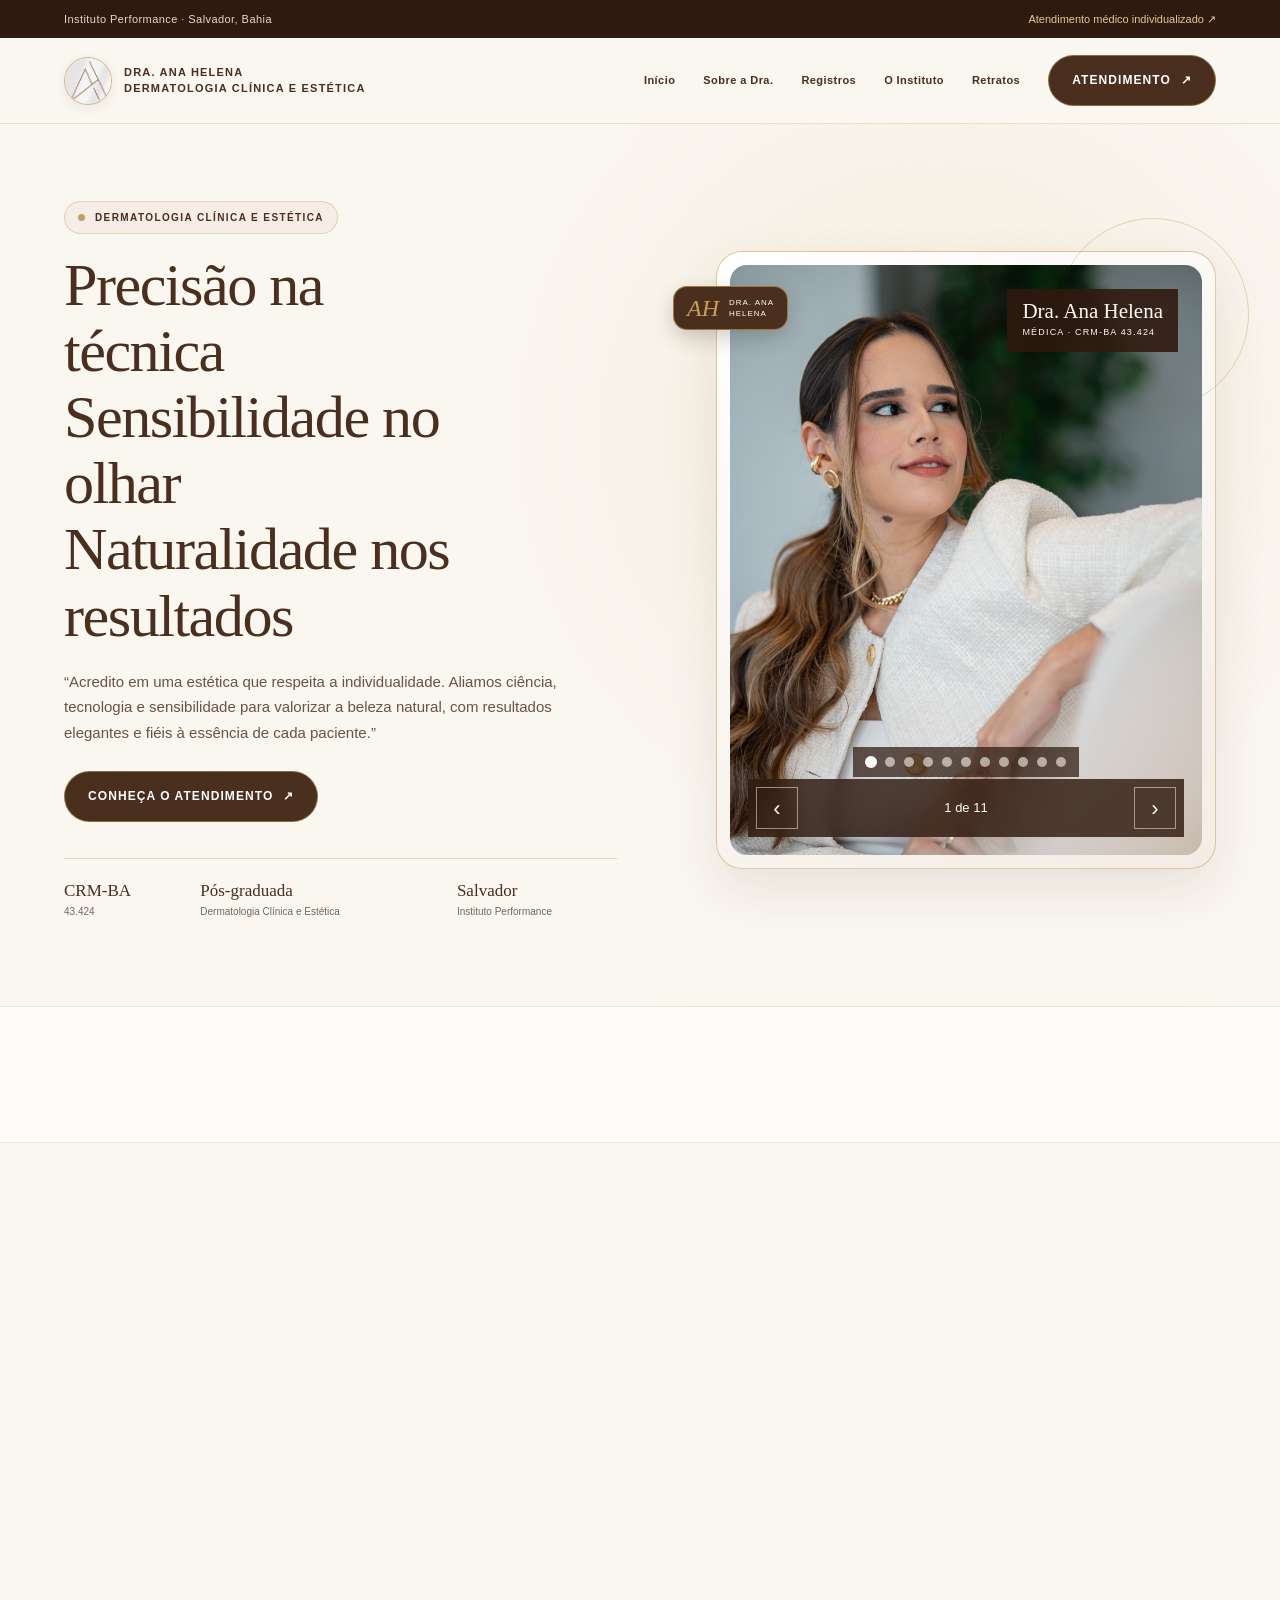
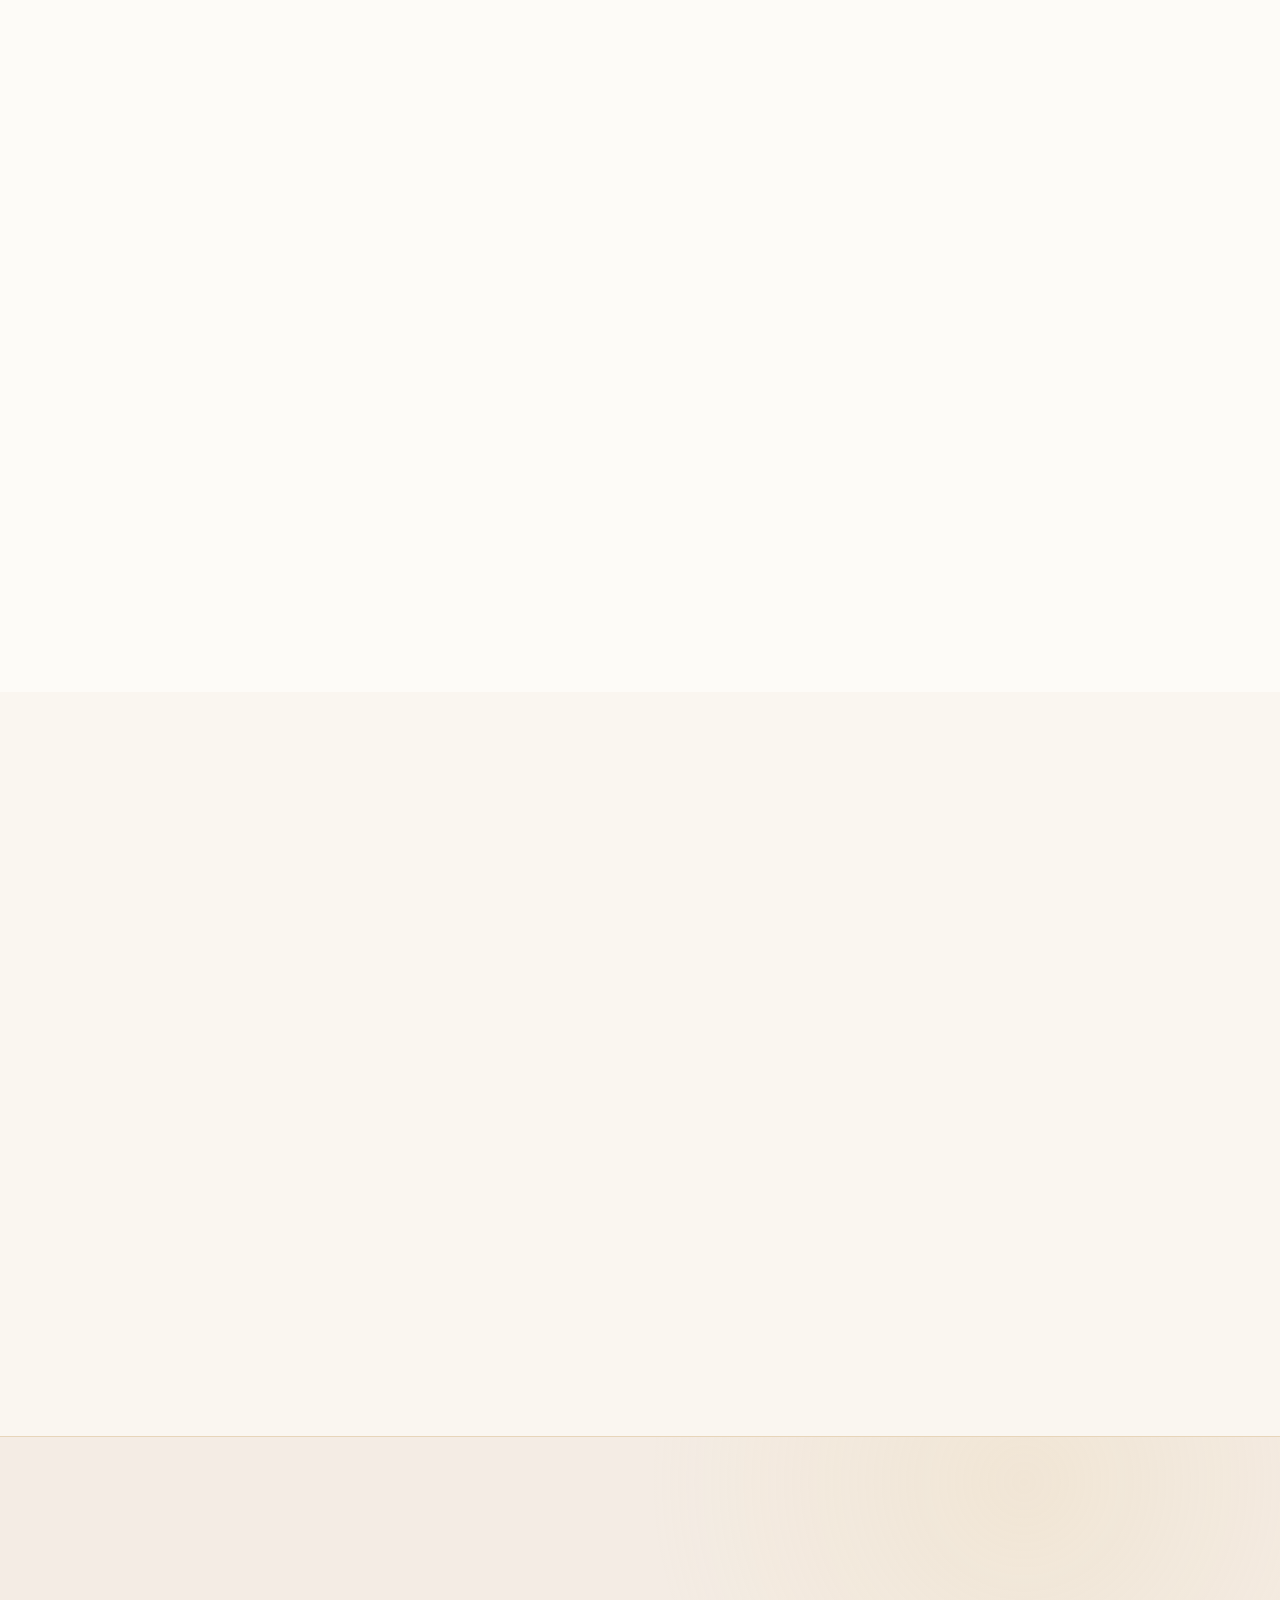
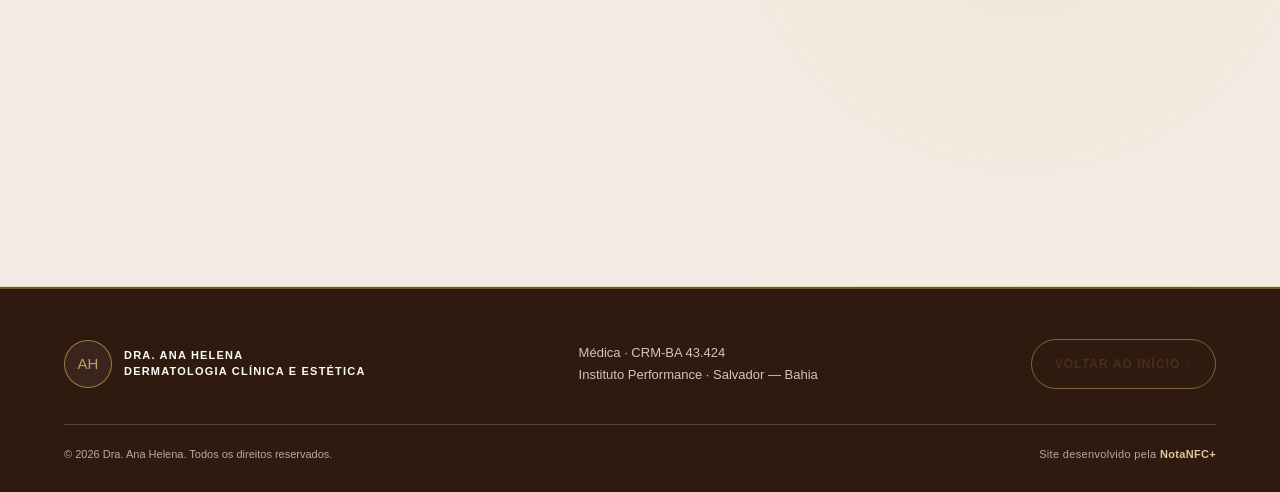
==== commit 55a9110e: "Atualiza frase principal conforme solicitação da Dra. Ana Helena" ====
--- a/public/index.html
+++ b/public/index.html
@@ -55,7 +55,7 @@
       <div class="hero-inner wrap">
         <div class="hero-copy">
           <span class="hero-badge"><span aria-hidden="true"></span> Dermatologia clínica e estética</span>
-          <h1 class="serif" id="hero-title">Ciência, precisão e <em>sensibilidade</em> para valorizar sua beleza.</h1>
+          <h1 class="serif" id="hero-title">Precisão na técnica<br>Sensibilidade no olhar<br>Naturalidade nos resultados</h1>
           <p>“Acredito em uma estética que respeita a individualidade. Aliamos ciência, tecnologia e sensibilidade para valorizar a beleza natural, com resultados elegantes e fiéis à essência de cada paciente.”</p>
           <a class="btn" href="#atendimento">Conheça o atendimento <span aria-hidden="true">↗</span></a>
           <div class="hero-credentials" aria-label="Informações profissionais e local de atendimento">
--- a/public/site.css
+++ b/public/site.css
@@ -1,337 +1,425 @@
-:root {
-  color-scheme: light;
-  --cream: #f7f1ea;
-  --paper: #fffaf5;
-  --sand: #e9ded1;
-  --brown: #68452e;
-  --dark: #2a211b;
-  --gold: #bd9560;
-  --muted: #77695d;
-  --serif: "Cormorant Garamond", Georgia, serif;
-  --sans: "DM Sans", Arial, sans-serif;
-  --pad: clamp(22px, 5vw, 76px);
-  --max: 1240px;
-}
-
-* { box-sizing: border-box; }
-html { scroll-behavior: smooth; scroll-padding-top: 90px; }
-body { margin: 0; background: var(--cream); color: var(--dark); font: 16px/1.7 var(--sans); }
-img { display: block; width: 100%; height: 100%; object-fit: cover; }
-a { color: inherit; }
-button, a { -webkit-tap-highlight-color: transparent; }
-button { font: inherit; }
-:focus-visible { outline: 3px solid var(--gold); outline-offset: 4px; }
-figure { margin: 0; }
-blockquote, p, h1, h2, h3 { margin-top: 0; }
-.wrap { width: min(100% - 2 * var(--pad), var(--max)); margin-inline: auto; }
-.eyebrow { color: var(--brown); font-size: 11px; font-weight: 600; letter-spacing: .22em; text-transform: uppercase; }
-.serif { font-family: var(--serif); font-weight: 400; line-height: .98; letter-spacing: -.025em; }
-h1, h2, h3 { line-height: 1.1; }
-h1 { margin: 22px 0; font-size: clamp(54px, 6vw, 86px); }
-h2 { margin: 12px 0 22px; font-size: clamp(42px, 5vw, 68px); }
-h3 { font-size: 24px; }
-p { max-width: 66ch; }
-
-.skip-link {
-  position: absolute;
-  top: 8px;
-  left: 8px;
-  z-index: 100;
-  padding: 10px 14px;
-  transform: translateY(-160%);
-  color: var(--paper);
-  background: var(--dark);
-}
-.skip-link:focus { transform: none; }
-
-.btn {
-  display: inline-flex;
-  min-height: 48px;
-  align-items: center;
-  justify-content: center;
-  gap: 10px;
-  padding: 14px 23px;
-  border: 1px solid var(--brown);
-  border-radius: 40px;
-  color: white;
-  background: var(--brown);
-  font-size: 14px;
-  font-weight: 600;
-  text-align: center;
-  text-decoration: none;
-  transition: background-color .2s ease, color .2s ease, transform .2s ease;
-}
-.btn:hover { transform: translateY(-2px); background: #432d20; }
-.btn.outline { color: var(--brown); background: transparent; }
-.btn.outline:hover { color: white; }
-
-.site-header {
-  position: sticky;
-  top: 0;
-  z-index: 20;
-  height: 82px;
-  border-bottom: 1px solid rgba(104, 69, 46, .12);
-  background: rgba(247, 241, 234, .96);
-  backdrop-filter: blur(12px);
-}
-.bar { display: flex; height: 100%; align-items: center; justify-content: space-between; gap: 24px; }
-.brand { display: inline-flex; align-items: center; gap: 12px; text-decoration: none; }
-.monogram { padding-right: 12px; border-right: 1px solid var(--gold); color: var(--brown); font: italic 42px/1 var(--serif); }
-.brand-name { font-size: 12px; letter-spacing: .16em; line-height: 1.35; text-transform: uppercase; }
-.nav { display: flex; align-items: center; gap: clamp(14px, 2.2vw, 28px); }
-.nav a:not(.btn) { font-size: 13px; text-decoration: none; text-underline-offset: 5px; }
-.nav a:not(.btn):hover { color: var(--gold); text-decoration: underline; }
-.menu { display: none; border: 0; color: var(--brown); background: transparent; font-size: 26px; cursor: pointer; }
-
-.hero {
-  display: grid;
-  min-height: min(760px, calc(100svh - 82px));
-  grid-template-columns: minmax(0, .92fr) minmax(0, 1.08fr);
-  background: var(--paper);
-}
-.hero-copy {
-  display: flex;
-  flex-direction: column;
-  justify-content: center;
-  padding: clamp(55px, 8vw, 100px) 3vw clamp(55px, 8vw, 100px) max(var(--pad), calc((100vw - var(--max)) / 2 + var(--pad)));
-}
-.hero-copy h1 { max-width: 12ch; }
-.hero-copy > p:not(.eyebrow) { max-width: 470px; color: #51453b; font-size: 16px; }
-.hero-copy .btn { align-self: flex-start; margin-top: 10px; }
-.hero-photo { min-width: 0; min-height: 570px; overflow: hidden; background: var(--sand); }
-.hero-photo img { object-position: 50% 25%; }
-
-.section-pad { padding: clamp(72px, 9vw, 110px) 0; }
-.intro-grid { display: grid; grid-template-columns: minmax(0, .78fr) minmax(0, 1.22fr); gap: 9%; align-items: center; }
-.portrait { height: auto; max-height: 650px; aspect-ratio: 4 / 5; overflow: hidden; border-radius: 4px; background: var(--sand); }
-.intro-copy p { color: #51483f; }
-.credentials { display: grid; grid-template-columns: repeat(2, minmax(0, 1fr)); gap: 20px; margin-top: 35px; padding-top: 25px; border-top: 1px solid #d8cabc; }
-.credential b { display: block; margin-bottom: 7px; color: var(--brown); font-size: 11px; letter-spacing: .15em; text-transform: uppercase; }
-.credential span { font-size: 14px; }
-.credential dd { margin: 0; }
-
-.philosophy { padding: clamp(72px, 8vw, 95px) 0; color: var(--paper); background: var(--brown); }
-.philosophy-grid { display: grid; grid-template-columns: minmax(0, 1.05fr) minmax(0, .95fr); gap: 7%; align-items: center; }
-.philosophy h2 { max-width: 12ch; }
-.philosophy blockquote { max-width: 680px; margin: 18px 0 22px; font: italic clamp(34px, 4vw, 54px)/1.05 var(--serif); }
-.philosophy p { max-width: 560px; color: #f0e4d8; }
-.philosophy .eyebrow { color: #e2c59f; }
-.philosophy-photo { height: auto; max-height: 450px; aspect-ratio: 5 / 4; overflow: hidden; background: rgba(255,255,255,.1); }
-.singular-note { display: grid; grid-template-columns: minmax(0, 1fr) minmax(150px, .34fr); gap: clamp(24px, 5vw, 60px); align-items: center; margin-top: 42px; padding-top: 30px; border-top: 1px solid rgba(255,250,245,.25); }
-.singular-note blockquote { margin: 0; font: italic clamp(30px, 4vw, 46px)/1.08 var(--serif); }
-.singular-note figure { height: auto; max-height: 230px; aspect-ratio: 3 / 4; margin: 0; overflow: hidden; }
-.singular-note img { object-position: center 62%; }
-
-.practice-head { max-width: 750px; margin: 0 auto 50px; text-align: center; }
-.cards { display: grid; grid-template-columns: repeat(2, minmax(0, 1fr)); gap: 18px; }
-.card { min-height: 210px; padding: 30px 27px; border: 1px solid #e6dacf; background: rgba(255, 250, 245, .7); }
-.card .num { color: var(--gold); font: italic 28px var(--serif); }
-.card h3 { margin: 15px 0 8px; font: 500 28px/1.15 var(--serif); }
-.card p { margin-bottom: 0; color: var(--muted); font-size: 14px; }
-
-.space-section { padding: clamp(72px, 9vw, 110px) 0; background: var(--sand); }
-.section-heading { display: flex; align-items: end; justify-content: space-between; gap: 28px; margin-bottom: 36px; }
-.section-heading h2 { max-width: 13ch; }
-.section-heading > p { max-width: 440px; margin-bottom: 22px; color: #55483c; }
-.space-grid { display: grid; grid-template-columns: repeat(6, minmax(0, 1fr)); grid-auto-rows: clamp(145px, 20vw, 250px); gap: 14px; }
-
-.portrait-gallery { padding: clamp(72px, 9vw, 110px) 0; }
-.gallery-heading { margin-bottom: 35px; }
-.gallery-heading h2 { max-width: 14ch; }
-.gallery-grid { display: grid; grid-template-columns: repeat(4, minmax(0, 1fr)); gap: 16px; }
-.gallery-item {
-  position: relative;
-  display: block;
-  width: 100%;
-  min-width: 0;
-  aspect-ratio: 4 / 5;
-  padding: 0;
-  overflow: hidden;
-  border: 0;
-  color: white;
-  background: var(--sand);
-  text-align: left;
-  cursor: zoom-in;
-}
-.gallery-item img { transition: transform .45s ease, filter .3s ease; }
-.gallery-item:hover img, .gallery-item:focus-visible img { transform: scale(1.035); }
-.gallery-item::after {
-  position: absolute;
-  inset: auto 0 0;
-  height: 35%;
-  background: linear-gradient(transparent, rgba(42,33,27,.56));
-  content: "";
-  pointer-events: none;
-}
-.gallery-caption {
-  position: absolute;
-  right: 14px;
-  bottom: 10px;
-  left: 14px;
-  z-index: 1;
-  font-size: 12px;
-  text-shadow: 0 1px 5px rgba(0,0,0,.5);
-}
-.space-grid .gallery-item { grid-column: span 2; aspect-ratio: auto; }
-.space-grid .gallery-item:first-child { grid-column: span 3; grid-row: span 2; }
-.space-grid .gallery-item:nth-child(2) { grid-column: span 3; grid-row: span 2; }
-.space-grid .gallery-item:nth-child(n + 3) { grid-column: span 2; }
-
-.attend { padding: 85px 0; background: var(--sand); }
-.attend-row { display: flex; align-items: center; justify-content: space-between; gap: 30px; }
-.attend p { margin-bottom: 0; color: #55483c; }
-.attend h2 { max-width: 15ch; margin-bottom: 8px; }
-.attend-row .btn { flex: 0 0 auto; }
-
-.site-footer { padding: 50px 0 28px; color: var(--paper); background: var(--dark); }
-.foot { display: flex; align-items: center; justify-content: space-between; gap: 25px; }
-.foot .brand-name { color: var(--paper); }
-.foot p { margin: 0; color: #d3c5b8; font-size: 13px; }
-.legal { margin: 35px 0 0; padding-top: 20px; border-top: 1px solid #57473b; color: #b8a99b; font-size: 11px; }
-
-.lightbox {
-  position: fixed;
-  width: min(100% - 24px, 1100px);
-  max-width: none;
-  max-height: min(94dvh, 1000px);
-  padding: 18px;
-  overflow: auto;
-  border: 1px solid rgba(255,255,255,.16);
-  color: var(--paper);
-  background: #1d1713;
-  box-shadow: 0 24px 80px rgba(0,0,0,.4);
-}
-.lightbox::backdrop { background: rgba(20, 15, 12, .84); backdrop-filter: blur(4px); }
-.lightbox-header { display: flex; align-items: center; justify-content: space-between; gap: 16px; margin-bottom: 12px; }
-.lightbox-title { margin: 0; font: 500 24px/1.2 var(--serif); }
-.lightbox-close, .lightbox-step {
-  display: inline-grid;
-  width: 46px;
-  min-width: 46px;
-  height: 46px;
-  place-items: center;
-  border: 1px solid rgba(255,250,245,.45);
-  color: var(--paper);
-  background: transparent;
-  font-size: 24px;
-  cursor: pointer;
-}
-.lightbox-close:hover, .lightbox-step:hover:not(:disabled) { color: var(--dark); background: var(--paper); }
-.lightbox-close:focus-visible, .lightbox-step:focus-visible, .lightbox-indicator:focus-visible { outline-color: #e2c59f; }
-.lightbox-frame { display: grid; min-height: 180px; grid-template-columns: 46px minmax(0, 1fr) 46px; gap: 12px; align-items: center; }
-.lightbox-image { width: 100%; height: min(72dvh, 760px); object-fit: contain; }
-.lightbox-step:disabled { opacity: .35; cursor: not-allowed; }
-.lightbox-caption { margin: 12px 0 0; color: #e7d9ca; text-align: center; }
-.lightbox-indicators { display: flex; justify-content: center; gap: 8px; max-width: 100%; margin-top: 16px; overflow-x: auto; padding: 8px; }
-.lightbox-indicator {
-  width: 11px;
-  min-width: 11px;
-  height: 11px;
-  padding: 0;
-  border: 0;
-  border-radius: 50%;
-  background: #8e8075;
-  cursor: pointer;
-}
-.lightbox-indicator[aria-current="true"] { background: #e2c59f; transform: scale(1.22); }
-
-@media (max-width: 850px) {
-  .site-header { height: 76px; }
-  .js .menu { display: block; min-width: 44px; min-height: 44px; }
-  .nav { flex-wrap: wrap; justify-content: flex-end; gap: 14px; }
-  .js .nav {
-    position: absolute;
-    top: 75px;
-    right: 0;
-    left: 0;
-    display: none;
-    align-items: stretch;
-    padding: 20px var(--pad) 24px;
-    border-bottom: 1px solid #e6dacf;
-    background: var(--paper);
-  }
-  .js .nav.open { display: flex; flex-direction: column; }
-  .js .nav a:not(.btn) { padding: 6px 0; }
-  .js .nav .btn { margin-top: 5px; }
-  .hero { grid-template-columns: 1fr; }
-  .hero-copy { padding: 76px var(--pad) 48px; }
-  .hero-copy h1 { max-width: 14ch; }
-  .hero-photo { min-height: 590px; }
-  .intro-grid, .philosophy-grid { grid-template-columns: 1fr; gap: 35px; }
-  .portrait { max-height: 580px; }
-  .philosophy-photo { max-height: 520px; }
-  .cards { grid-template-columns: 1fr 1fr; }
-  .gallery-grid { grid-template-columns: repeat(3, minmax(0, 1fr)); }
-  .space-grid { grid-auto-rows: clamp(150px, 28vw, 230px); }
-  .section-heading, .attend-row, .foot { align-items: flex-start; flex-direction: column; }
-  .section-heading > p { margin-bottom: 0; }
-}
-
-@media (max-width: 560px) {
-  .hero-copy { padding: 60px var(--pad) 40px; }
-  .hero-photo { min-height: 510px; }
-  .credentials, .cards { grid-template-columns: 1fr; }
-  .singular-note { grid-template-columns: 1fr; }
-  .singular-note figure { width: min(100%, 260px); }
-  .gallery-grid { grid-template-columns: repeat(2, minmax(0, 1fr)); gap: 9px; }
-  .gallery-item { aspect-ratio: 3 / 4; }
-  .space-grid { grid-template-columns: repeat(2, minmax(0, 1fr)); grid-auto-rows: auto; gap: 9px; }
-  .space-grid .gallery-item,
-  .space-grid .gallery-item:first-child,
-  .space-grid .gallery-item:nth-child(2),
-  .space-grid .gallery-item:nth-child(n + 3) { grid-column: span 1; grid-row: auto; aspect-ratio: 3 / 4; }
-  .space-grid .gallery-item:first-child { grid-column: span 2; aspect-ratio: 4 / 3; }
-  .attend-row .btn { width: 100%; }
-  .brand-name { font-size: 10px; }
-  .monogram { font-size: 36px; }
-  .lightbox { width: 100%; max-height: 100dvh; padding: 12px 8px; border-right: 0; border-left: 0; }
-  .lightbox-frame { grid-template-columns: 40px minmax(0, 1fr) 40px; gap: 6px; }
-  .lightbox-step { width: 40px; min-width: 40px; height: 44px; }
-  .lightbox-image { height: 68dvh; }
-}
-
-@media (prefers-reduced-motion: reduce) {
-  .carousel-track { transition: none !important; }
-  html { scroll-behavior: auto; }
-  *, *::before, *::after { scroll-behavior: auto !important; transition-duration: .01ms !important; animation-duration: .01ms !important; }
-  .btn:hover, .gallery-item:hover img, .gallery-item:focus-visible img, .lightbox-indicator[aria-current="true"] { transform: none; }
-}
-
-/* Hero com duas fotos */
-.hero-photo { position: relative; }
-.hero-duo { display: grid; grid-template-columns: 1fr 1fr; gap: 10px; height: 100%; min-height: inherit; }
-.hero-duo img { height: 100%; object-position: 50% 22%; }
-.hero-duo img:nth-child(2) { margin-top: 48px; height: calc(100% - 48px); }
-.hero-sign { position: absolute; left: 18px; bottom: 18px; display: grid; padding: 10px 14px; color: var(--paper); background: rgba(42,33,27,.62); font-size: 11px; letter-spacing: .12em; }
-.hero-sign strong { font: 500 20px/1.2 var(--serif); letter-spacing: 0; }
-
-/* Slots de foto vazios */
-.photo-slot { border: 1px dashed rgba(104,69,46,.35); }
-.philosophy .photo-slot { border-color: rgba(255,250,245,.35); }
-
-/* Antes / Depois */
-.compare { position: relative; width: min(100%, 860px); margin-inline: auto; aspect-ratio: 16 / 10; overflow: hidden; background: var(--sand); touch-action: pan-y; user-select: none; }
-.compare-pane { position: absolute; inset: 0; display: flex; align-items: flex-start; padding: 16px; }
-.compare-before { background: #e3d6c7; clip-path: inset(0 calc(100% - var(--pos)) 0 0); z-index: 1; }
-.compare-after { background: #efe5da; justify-content: flex-end; }
-.compare-label { padding: 6px 12px; border-radius: 20px; color: var(--paper); background: rgba(42,33,27,.6); font-size: 11px; letter-spacing: .16em; text-transform: uppercase; }
-.compare-handle { position: absolute; top: 0; bottom: 0; left: var(--pos); z-index: 2; width: 2px; transform: translateX(-1px); background: var(--paper); pointer-events: none; }
-.compare-handle::after { position: absolute; top: 50%; left: 50%; width: 44px; height: 44px; transform: translate(-50%,-50%); border: 2px solid var(--paper); border-radius: 50%; background: var(--brown); content: "‹ ›"; color: var(--paper); display: grid; place-items: center; font-size: 16px; }
-.compare-range { position: absolute; inset: 0; z-index: 3; width: 100%; height: 100%; margin: 0; opacity: 0; cursor: ew-resize; }
-.compare:has(.compare-range:focus-visible) .compare-handle::after { outline: 3px solid var(--gold); outline-offset: 3px; }
-
-/* Carrossel circular */
-.carousel { display: grid; grid-template-columns: 46px minmax(0,1fr) 46px; gap: 12px; align-items: center; }
-.carousel-viewport { overflow: hidden; }
-.carousel-track.gallery-grid { display: flex; gap: 16px; transition: transform .6s ease; will-change: transform; }
-.carousel-track .gallery-item { flex: 0 0 calc((100% - 48px) / 4); }
-.carousel-step { width: 46px; height: 46px; border: 1px solid var(--brown); border-radius: 50%; color: var(--brown); background: transparent; font-size: 24px; cursor: pointer; }
-.carousel-step:hover { color: var(--paper); background: var(--brown); }
-@media (max-width: 850px) { .carousel-track .gallery-item { flex-basis: calc((100% - 32px) / 3); } }
-@media (max-width: 560px) {
-  .carousel { grid-template-columns: 38px minmax(0,1fr) 38px; gap: 6px; }
-  .carousel-step { width: 38px; height: 38px; }
-  .carousel-track.gallery-grid { gap: 9px; }
-  .carousel-track .gallery-item { flex-basis: calc((100% - 9px) / 2); }
-  .hero-duo img:nth-child(2) { margin-top: 28px; height: calc(100% - 28px); }
-}
+:root {
+  color-scheme: light;
+  --cream: #faf6f0;
+  --paper: #fdfbf7;
+  --sand: #f4ece4;
+  --brown: #4a2e1e;
+  --dark: #2f1a0f;
+  --gold: #c5a059;
+  --muted: #76675b;
+  --serif: "Playfair Display", Georgia, serif;
+  --editorial: "Cormorant Garamond", Georgia, serif;
+  --sans: "Plus Jakarta Sans", Arial, sans-serif;
+  --pad: clamp(22px, 5vw, 76px);
+  --max: 1240px;
+}
+
+* { box-sizing: border-box; }
+html { scroll-behavior: smooth; scroll-padding-top: 90px; }
+body { margin: 0; background: var(--cream); color: var(--brown); font: 15px/1.7 var(--sans); -webkit-font-smoothing: antialiased; }
+img { display: block; width: 100%; height: 100%; object-fit: cover; }
+a { color: inherit; }
+button, a { -webkit-tap-highlight-color: transparent; }
+button { font: inherit; }
+:focus-visible { outline: 3px solid var(--gold); outline-offset: 4px; }
+figure { margin: 0; }
+blockquote, p, h1, h2, h3 { margin-top: 0; }
+.wrap { width: calc(100% - var(--pad) - var(--pad)); max-width: var(--max); margin-inline: auto; }
+.eyebrow { color: var(--brown); font-size: 11px; font-weight: 600; letter-spacing: .22em; text-transform: uppercase; }
+.serif { font-family: var(--serif); font-weight: 400; line-height: 1.08; letter-spacing: -.025em; }
+.serif em, .editorial { color: var(--dark); font-family: var(--editorial); font-weight: 400; }
+h1, h2, h3 { line-height: 1.1; }
+h1 { margin: 22px 0; font-size: clamp(54px, 6vw, 86px); }
+h2 { margin: 12px 0 22px; font-size: clamp(42px, 5vw, 68px); }
+h3 { font-size: 24px; }
+p { max-width: 66ch; }
+
+.skip-link {
+  position: absolute;
+  top: 8px;
+  left: 8px;
+  z-index: 100;
+  padding: 10px 14px;
+  transform: translateY(-160%);
+  color: var(--paper);
+  background: var(--dark);
+}
+.skip-link:focus { transform: none; }
+
+.topbar { color: var(--paper); background: var(--dark); font-size: 11px; }
+.topbar-inner { display: flex; min-height: 38px; align-items: center; justify-content: space-between; gap: 18px; }
+.topbar-inner > span { color: #e8d9c8; letter-spacing: .04em; }
+.topbar-inner > a { color: #e2c992; text-decoration: none; }
+.topbar-inner > a:hover { color: white; }
+
+.btn {
+  display: inline-flex;
+  min-height: 48px;
+  align-items: center;
+  justify-content: center;
+  gap: 10px;
+  padding: 14px 23px;
+  border: 1px solid rgba(197,160,89,.55);
+  border-radius: 40px;
+  color: white;
+  background: var(--brown);
+  font-size: 12px;
+  font-weight: 600;
+  letter-spacing: .09em;
+  text-transform: uppercase;
+  text-align: center;
+  text-decoration: none;
+  transition: background-color .2s ease, color .2s ease, transform .2s ease;
+}
+.btn:hover { transform: translateY(-2px); background: var(--dark); }
+.btn.outline { color: var(--brown); background: transparent; }
+.btn.outline:hover { color: white; }
+
+.site-header {
+  position: sticky;
+  top: 0;
+  z-index: 20;
+  height: 86px;
+  border-bottom: 1px solid rgba(197, 160, 89, .25);
+  background: rgba(250, 246, 240, .95);
+  backdrop-filter: blur(12px);
+}
+.bar { display: flex; height: 100%; align-items: center; justify-content: space-between; gap: 24px; }
+.brand { display: inline-flex; align-items: center; gap: 12px; text-decoration: none; }
+.monogram { display: grid; width: 48px; min-width: 48px; height: 48px; place-items: center; border: 1px solid rgba(197,160,89,.7); border-radius: 50%; color: var(--gold); background: linear-gradient(145deg, white, var(--sand)); box-shadow: 0 3px 12px rgba(74,46,30,.08); }
+.monogram span { font: italic 20px/1 var(--editorial); }
+.monogram img { width: 100%; height: 100%; border-radius: inherit; object-fit: cover; }
+.brand-name { font-size: 11px; font-weight: 600; letter-spacing: .11em; line-height: 1.45; text-transform: uppercase; }
+.nav { display: flex; align-items: center; gap: clamp(14px, 2.2vw, 28px); }
+.nav a:not(.btn) { font-size: 11px; font-weight: 600; letter-spacing: .04em; text-decoration: none; text-underline-offset: 7px; }
+.nav a:not(.btn):hover { color: var(--gold); text-decoration: underline; }
+.menu { display: none; border: 0; color: var(--brown); background: transparent; font-size: 26px; cursor: pointer; }
+
+.hero {
+  position: relative;
+  overflow: hidden;
+  padding: clamp(42px, 6vw, 78px) 0 clamp(56px, 7vw, 86px);
+  border-bottom: 1px solid rgba(197,160,89,.2);
+  background: radial-gradient(circle at 73% 35%, rgba(226,201,146,.22), transparent 40%), var(--cream);
+}
+.hero-inner {
+  display: grid;
+  min-height: 570px;
+  grid-template-columns: minmax(0, 1fr) minmax(0, .92fr);
+  gap: clamp(40px, 7vw, 90px);
+  align-items: center;
+}
+.hero-copy {
+  display: flex;
+  flex-direction: column;
+  justify-content: center;
+  padding: 0;
+}
+.hero-badge { display: inline-flex; width: fit-content; align-items: center; gap: 10px; margin-bottom: 18px; padding: 7px 13px; border: 1px solid rgba(197,160,89,.38); border-radius: 30px; color: var(--brown); background: rgba(244,236,228,.8); font-size: 10px; font-weight: 700; letter-spacing: .14em; text-transform: uppercase; }
+.hero-badge > span { width: 7px; height: 7px; border-radius: 50%; background: var(--gold); }
+.hero-copy h1 { max-width: 13ch; margin: 0 0 20px; font-size: clamp(42px, 4.7vw, 62px); line-height: 1.1; }
+.hero-copy h1 em { font-style: italic; }
+.hero-copy > p:not(.eyebrow) { max-width: 510px; margin-bottom: 24px; color: rgba(74,46,30,.82); font-size: 15px; }
+.hero-copy .btn { align-self: flex-start; margin-top: 2px; }
+.hero-credentials { display: grid; grid-template-columns: .75fr 1.5fr 1fr; gap: 16px; margin-top: 36px; padding-top: 22px; border-top: 1px solid rgba(197,160,89,.38); }
+.hero-credentials div { display: grid; align-content: start; gap: 4px; }
+.hero-credentials strong { font: 500 17px/1.2 var(--editorial); }
+.hero-credentials span { color: var(--muted); font-size: 10px; line-height: 1.45; }
+.hero-photo { position: relative; z-index: 0; width: min(100%, 500px); min-width: 0; justify-self: end; padding: 13px; border: 1px solid rgba(197,160,89,.55); border-radius: 26px; background: linear-gradient(145deg, white, var(--sand)); box-shadow: 0 20px 50px rgba(74,46,30,.1); }
+.hero-photo::before { position: absolute; top: -34px; right: -34px; z-index: -1; width: 190px; height: 190px; border: 1px solid rgba(197,160,89,.4); border-radius: 50%; content: ""; }
+.hero-frame { position: relative; aspect-ratio: 4 / 5; overflow: hidden; border-radius: 17px; background: var(--sand); }
+.hero-carousel { position: absolute; inset: 0; overflow: hidden; }
+.hero-slides, .hero-slide { position: absolute; inset: 0; margin: 0; }
+.hero-slide { visibility: hidden; opacity: 0; transition: opacity .65s ease, visibility .65s; }
+.hero-slide.is-active { z-index: 1; visibility: visible; opacity: 1; }
+.hero-photo img { object-position: 50% 25%; }
+.hero-stamp { position: absolute; top: 34px; left: -44px; z-index: 4; display: flex; align-items: center; gap: 10px; padding: 9px 13px; border: 1px solid rgba(197,160,89,.65); border-radius: 14px; color: var(--gold); background: var(--brown); box-shadow: 0 8px 20px rgba(47,26,15,.2); }
+.hero-stamp > span { font: italic 24px/1 var(--editorial); }
+.hero-stamp small { color: var(--paper); font-size: 8px; letter-spacing: .12em; line-height: 1.45; }
+.hero-sign { position: absolute; top: 24px; right: 24px; z-index: 2; display: grid; gap: 2px; padding: 11px 15px; color: var(--paper); background: rgba(47,26,15,.88); backdrop-filter: blur(8px); }
+.hero-sign strong { font: 500 21px/1.1 var(--serif); }
+.hero-sign span { font-size: 9px; letter-spacing: .13em; }
+.carousel-controls { position: absolute; right: 18px; bottom: 18px; left: 18px; z-index: 3; display: flex; align-items: center; justify-content: space-between; gap: 10px; padding: 8px; color: var(--paper); background: rgba(47,26,15,.82); backdrop-filter: blur(8px); }
+.carousel-control { display: grid; width: 42px; min-width: 42px; height: 42px; place-items: center; border: 1px solid rgba(255,250,245,.5); color: inherit; background: transparent; font-size: 22px; cursor: pointer; }
+.carousel-control:hover { color: var(--dark); background: var(--paper); }
+.carousel-status { flex: 1; font-size: 13px; text-align: center; }
+.carousel-dots { position: absolute; bottom: 78px; left: 50%; z-index: 3; display: flex; justify-content: center; gap: 9px; padding: 10px 13px; background: rgba(47,26,15,.72); transform: translateX(-50%); }
+.carousel-dot { width: 10px; min-width: 10px; height: 10px; padding: 0; border: 0; border-radius: 50%; background: rgba(255,250,245,.58); cursor: pointer; }
+.carousel-dot[aria-current="true"] { background: var(--paper); transform: scale(1.2); }
+
+.differentials { padding: 27px 0; border-bottom: 1px solid rgba(197,160,89,.25); background: var(--paper); }
+.differential-grid { display: grid; grid-template-columns: repeat(4, minmax(0, 1fr)); gap: 13px; }
+.differential-card { display: flex; min-width: 0; align-items: flex-start; gap: 12px; padding: 15px 13px; border: 1px solid rgba(197,160,89,.25); border-radius: 15px; background: rgba(255,255,255,.62); transition: border-color .2s ease, box-shadow .2s ease, transform .2s ease; }
+.differential-card:hover { transform: translateY(-2px); border-color: rgba(197,160,89,.7); box-shadow: 0 9px 24px rgba(74,46,30,.08); }
+.differential-mark { display: grid; width: 36px; min-width: 36px; height: 36px; place-items: center; border: 1px solid rgba(197,160,89,.35); border-radius: 11px; color: var(--gold); background: var(--sand); font: italic 16px/1 var(--editorial); }
+.differential-card h2 { margin: 0 0 4px; font: 600 12px/1.3 var(--serif); }
+.differential-card p { margin: 0; color: var(--muted); font-size: 10px; line-height: 1.5; }
+
+.section-pad { padding: clamp(72px, 9vw, 110px) 0; }
+.intro-grid { display: grid; grid-template-columns: minmax(0, 1.05fr) minmax(0, .95fr); gap: 8%; align-items: center; }
+.intro-copy h2 em { font-style: italic; }
+.portrait-composition { position: relative; width: min(100%, 500px); aspect-ratio: 4 / 5; max-height: 650px; justify-self: end; overflow: hidden; border: 1px solid rgba(197,160,89,.45); border-radius: 18px; background: var(--sand); box-shadow: 0 16px 38px rgba(74,46,30,.1); }
+.portrait-about-image { object-position: center 24%; animation: portrait-drift 22s ease-in-out infinite alternate; transform-origin: center 35%; }
+@keyframes portrait-drift {
+  from { transform: scale(1.025) translate3d(0, 0, 0); }
+  to { transform: scale(1.075) translate3d(0, -1.2%, 0); }
+}
+.portrait-caption { position: absolute; right: 0; bottom: 0; padding: 9px 14px; color: var(--paper); background: var(--brown); font-size: 10px; letter-spacing: .08em; }
+.intro-copy p { color: #51483f; }
+.credentials { display: grid; grid-template-columns: repeat(2, minmax(0, 1fr)); gap: 20px; margin-top: 35px; padding: 22px; border: 1px solid rgba(197,160,89,.3); border-radius: 16px; background: rgba(255,255,255,.6); }
+.credential b { display: block; margin-bottom: 7px; color: var(--brown); font-size: 11px; letter-spacing: .15em; text-transform: uppercase; }
+.credential span { font-size: 14px; }
+.credential dd { margin: 0; }
+
+.philosophy { padding: clamp(72px, 8vw, 95px) 0; color: var(--paper); background: var(--brown); }
+.philosophy-grid { display: grid; grid-template-columns: minmax(0, 1.05fr) minmax(0, .95fr); gap: 7%; align-items: center; }
+.philosophy h2 { max-width: 12ch; }
+.philosophy blockquote { max-width: 560px; margin: 18px 0 0; font: 400 clamp(30px, 3.3vw, 44px)/1.2 var(--editorial); letter-spacing: -.005em; text-wrap: pretty; }
+.philosophy .eyebrow { color: #e2c59f; }
+.philosophy-photo { position: relative; width: min(100%, 470px); aspect-ratio: 4 / 5; justify-self: end; overflow: hidden; border: 1px solid rgba(197,160,89,.5); border-radius: 20px; background: rgba(255,255,255,.06); box-shadow: 0 20px 50px rgba(20,12,7,.2); }
+.philosophy-photo img { object-position: center 27%; }
+
+.records-section { padding: clamp(72px, 9vw, 110px) 0; border-block: 1px solid rgba(197,160,89,.2); background: var(--sand); }
+.records-heading > p { max-width: 510px; }
+.records-grid { display: grid; grid-template-columns: repeat(3, minmax(0, 1fr)); gap: 18px; }
+.result-card { min-width: 0; padding: 14px; border: 1px solid rgba(197,160,89,.3); border-radius: 16px; background: rgba(255,255,255,.72); box-shadow: 0 8px 24px rgba(74,46,30,.04); }
+.result-title { margin: 0 0 11px; color: var(--brown); font: 500 18px/1.25 var(--serif); }
+.before-after-slider { --split: 50%; }
+.before-after-viewport { position: relative; aspect-ratio: 1 / 1; overflow: hidden; border: 1px solid rgba(197,160,89,.35); border-radius: 10px; background: #e6ddd2; isolation: isolate; }
+.before-after-layer { position: absolute; inset: 0; display: grid; place-items: center; }
+.before-after-layer img { width: 100%; height: 100%; object-fit: contain; }
+.before-after-layer-after { z-index: 0; }
+.before-after-layer-before { z-index: 1; clip-path: inset(0 calc(100% - var(--split)) 0 0); }
+.before-after-empty { display: grid; width: 50%; height: 100%; align-content: center; justify-items: center; gap: 6px; padding: 10px; color: var(--brown); background: rgba(250,246,240,.82); text-align: center; }
+.before-after-layer-before .before-after-empty { justify-self: start; border-right: 1px solid rgba(197,160,89,.18); }
+.before-after-layer-after .before-after-empty { justify-self: end; border-left: 1px solid rgba(197,160,89,.18); }
+.before-after-empty strong { font: 500 15px/1.2 var(--serif); }
+.before-after-empty small { color: var(--muted); font-size: 10px; line-height: 1.35; }
+.before-after-label { position: absolute; top: 10px; z-index: 2; padding: 4px 8px; border-radius: 3px; color: var(--paper); background: rgba(47,26,15,.78); font-size: 10px; font-weight: 600; letter-spacing: .04em; }
+.before-after-label-before { left: 10px; }
+.before-after-label-after { right: 10px; }
+.before-after-range { position: absolute; inset: 0; z-index: 4; width: 100%; height: 100%; margin: 0; opacity: .01; appearance: none; background: transparent; cursor: col-resize; }
+.before-after-range::-webkit-slider-runnable-track { height: 100%; background: transparent; }
+.before-after-range::-webkit-slider-thumb { width: 48px; height: 100%; border: 0; appearance: none; background: transparent; cursor: col-resize; }
+.before-after-range::-moz-range-track { height: 100%; background: transparent; }
+.before-after-range::-moz-range-thumb { width: 48px; height: 100%; border: 0; border-radius: 0; background: transparent; cursor: col-resize; }
+.before-after-range:disabled { display: none; }
+.before-after-divider { position: absolute; top: 0; bottom: 0; left: var(--split); z-index: 3; width: 2px; background: var(--paper); box-shadow: 0 0 6px rgba(47,26,15,.45); pointer-events: none; }
+.before-after-divider > span { position: absolute; top: 50%; left: 50%; display: grid; width: 42px; height: 42px; place-items: center; border: 1px solid var(--paper); border-radius: 50%; color: var(--paper); background: var(--brown); box-shadow: 0 2px 8px rgba(47,26,15,.3); font-size: 22px; transform: translate(-50%, -50%); }
+.before-after-divider > span::before { content: "\2194"; }
+.before-after-range:focus-visible + .before-after-divider > span { outline: 3px solid var(--gold); outline-offset: 3px; }
+.before-after-slider.is-error .before-after-empty small { color: #8b3a2f; }
+.before-after-load-error { padding: 18px; color: #8b3a2f; font-size: 12px; text-align: center; }
+
+.space-section { padding: clamp(72px, 9vw, 110px) 0; background: var(--paper); }
+.section-heading { display: flex; align-items: end; justify-content: space-between; gap: 28px; margin-bottom: 36px; }
+.section-heading h2 { max-width: 13ch; }
+.section-heading > p { max-width: 440px; margin-bottom: 22px; color: #55483c; }
+.space-grid { display: grid; grid-template-columns: repeat(6, minmax(0, 1fr)); grid-auto-rows: clamp(145px, 20vw, 250px); gap: 14px; }
+
+.portrait-gallery { padding: clamp(72px, 9vw, 110px) 0; background: var(--cream); }
+.gallery-heading { margin-bottom: 35px; }
+.gallery-heading h2 { max-width: 14ch; }
+.portrait-marquee { position: relative; overflow: hidden; }
+.gallery-track { display: flex; width: max-content; will-change: transform; animation: portrait-loop 55s linear infinite; }
+.gallery-set { display: flex; flex: 0 0 auto; align-items: stretch; gap: 16px; padding-right: 16px; }
+.portrait-marquee .gallery-item { width: clamp(185px, 20vw, 255px); flex: 0 0 auto; border-radius: 12px; }
+@keyframes portrait-loop { to { transform: translateX(-50%); } }
+.portrait-marquee.is-paused .gallery-track { animation-play-state: paused; }
+.portrait-marquee:focus-within .gallery-track { animation-play-state: paused; }
+.portrait-marquee [data-marquee-clone] { pointer-events: none; }
+.marquee-controls { display: flex; justify-content: center; margin-top: 22px; }
+.marquee-toggle { display: inline-flex; min-height: 42px; align-items: center; justify-content: center; gap: 9px; padding: 8px 15px; border: 1px solid rgba(197,160,89,.5); border-radius: 30px; color: var(--brown); background: var(--paper); font-size: 11px; font-weight: 600; cursor: pointer; transition: background-color .2s ease, color .2s ease; }
+.marquee-toggle:hover { color: white; background: var(--brown); }
+.marquee-toggle > span:first-child { width: 16px; text-align: center; font-size: 14px; }
+.marquee-toggle:disabled { cursor: not-allowed; opacity: .7; }
+.gallery-item {
+  position: relative;
+  display: block;
+  width: 100%;
+  min-width: 0;
+  aspect-ratio: 4 / 5;
+  padding: 0;
+  overflow: hidden;
+  border: 0;
+  color: white;
+  background: var(--sand);
+  text-align: left;
+  cursor: zoom-in;
+}
+.gallery-item img { transition: transform .45s ease, filter .3s ease; }
+.gallery-item:hover img, .gallery-item:focus-visible img { transform: scale(1.035); }
+.gallery-item::after {
+  position: absolute;
+  inset: auto 0 0;
+  height: 35%;
+  background: linear-gradient(transparent, rgba(42,33,27,.56));
+  content: "";
+  pointer-events: none;
+}
+.gallery-caption {
+  position: absolute;
+  right: 14px;
+  bottom: 10px;
+  left: 14px;
+  z-index: 1;
+  font-size: 12px;
+  text-shadow: 0 1px 5px rgba(0,0,0,.5);
+}
+.space-grid .gallery-item { grid-column: span 2; aspect-ratio: auto; animation: space-photo-float 9s ease-in-out infinite; }
+.space-grid .gallery-item:nth-child(2) { animation-delay: -3s; }
+.space-grid .gallery-item:nth-child(3) { animation-delay: -6s; }
+.space-grid .gallery-item:nth-child(4) { animation-delay: -2s; }
+.space-grid .gallery-item:nth-child(5) { animation-delay: -5s; }
+.space-grid .gallery-item:hover,
+.space-grid .gallery-item:focus-visible { animation-play-state: paused; }
+.space-grid .gallery-item:first-child { grid-column: span 3; grid-row: span 2; }
+.space-grid .gallery-item:nth-child(2) { grid-column: span 3; grid-row: span 2; }
+.space-grid .gallery-item:nth-child(n + 3) { grid-column: span 2; }
+@keyframes space-photo-float {
+  0%, 100% { transform: translateY(0); }
+  50% { transform: translateY(-4px); }
+}
+
+.attend { padding: 85px 0; border-block: 1px solid rgba(197,160,89,.3); background: radial-gradient(circle at 80% 10%, rgba(226,201,146,.18), transparent 34%), var(--sand); }
+.attend-row { display: flex; align-items: center; justify-content: space-between; gap: 30px; }
+.attend p { margin-bottom: 0; color: #55483c; }
+.attend h2 { max-width: 15ch; margin-bottom: 8px; }
+.attend-row .btn { flex: 0 0 auto; }
+
+.site-footer { padding: 50px 0 28px; color: var(--paper); background: var(--dark); border-top: 2px solid rgba(197,160,89,.45); }
+.foot { display: flex; align-items: center; justify-content: space-between; gap: 25px; }
+.foot .brand-name { color: var(--paper); }
+.foot .monogram { background: rgba(255,255,255,.05); }
+.foot p { margin: 0; color: #d3c5b8; font-size: 13px; }
+.footer-meta { display: flex; align-items: center; justify-content: space-between; gap: 16px; margin-top: 35px; padding-top: 20px; border-top: 1px solid #57473b; }
+.legal, .site-credit { margin: 0; color: #b8a99b; font-size: 11px; }
+.site-credit { letter-spacing: .03em; }
+.site-credit span { color: #e2c59f; font-weight: 600; }
+
+.lightbox {
+  position: fixed;
+  width: min(100% - 24px, 1100px);
+  max-width: none;
+  max-height: min(94dvh, 1000px);
+  padding: 18px;
+  overflow: auto;
+  border: 1px solid rgba(255,255,255,.16);
+  color: var(--paper);
+  background: #1d1713;
+  box-shadow: 0 24px 80px rgba(0,0,0,.4);
+}
+.lightbox::backdrop { background: rgba(20, 15, 12, .84); backdrop-filter: blur(4px); }
+.lightbox-header { display: flex; align-items: center; justify-content: space-between; gap: 16px; margin-bottom: 12px; }
+.lightbox-title { margin: 0; font: 500 24px/1.2 var(--serif); }
+.lightbox-close, .lightbox-step {
+  display: inline-grid;
+  width: 46px;
+  min-width: 46px;
+  height: 46px;
+  place-items: center;
+  border: 1px solid rgba(255,250,245,.45);
+  color: var(--paper);
+  background: transparent;
+  font-size: 24px;
+  cursor: pointer;
+}
+.lightbox-close:hover, .lightbox-step:hover:not(:disabled) { color: var(--dark); background: var(--paper); }
+.lightbox-close:focus-visible, .lightbox-step:focus-visible, .lightbox-indicator:focus-visible { outline-color: #e2c59f; }
+.lightbox-frame { display: grid; min-height: 180px; grid-template-columns: 46px minmax(0, 1fr) 46px; gap: 12px; align-items: center; }
+.lightbox-image { width: 100%; height: min(72dvh, 760px); object-fit: contain; }
+.lightbox-step:disabled { opacity: .35; cursor: not-allowed; }
+.lightbox-caption { margin: 12px 0 0; color: #e7d9ca; text-align: center; }
+.lightbox-indicators { display: flex; justify-content: center; gap: 8px; max-width: 100%; margin-top: 16px; overflow-x: auto; padding: 8px; }
+.lightbox-indicator {
+  width: 11px;
+  min-width: 11px;
+  height: 11px;
+  padding: 0;
+  border: 0;
+  border-radius: 50%;
+  background: #8e8075;
+  cursor: pointer;
+}
+.lightbox-indicator[aria-current="true"] { background: #e2c59f; transform: scale(1.22); }
+
+@media (max-width: 850px) {
+  .site-header { height: 76px; }
+  .hero { padding: 52px 0 62px; }
+  .hero-inner { min-height: 0; grid-template-columns: 1fr; gap: 48px; }
+  .hero-copy { max-width: 690px; }
+  .hero-copy h1 { max-width: 15ch; }
+  .hero-photo { width: min(100%, 470px); justify-self: center; }
+  .hero-stamp { left: -20px; }
+  .differential-grid { grid-template-columns: repeat(2, minmax(0, 1fr)); }
+  .intro-grid { grid-template-columns: 1fr; gap: 40px; }
+  .portrait-composition { width: min(100%, 540px); max-height: 650px; margin-inline: auto; }
+  .js .menu { display: block; min-width: 44px; min-height: 44px; }
+  .nav { flex-wrap: wrap; justify-content: flex-end; gap: 14px; }
+  .js .nav {
+    position: absolute;
+    top: 75px;
+    right: 0;
+    left: 0;
+    display: none;
+    align-items: stretch;
+    padding: 20px var(--pad) 24px;
+    border-bottom: 1px solid #e6dacf;
+    background: var(--paper);
+  }
+  .js .nav.open { display: flex; flex-direction: column; }
+  .js .nav a:not(.btn) { padding: 6px 0; }
+  .js .nav .btn { margin-top: 5px; }
+  .philosophy-grid { grid-template-columns: 1fr; gap: 35px; }
+  .philosophy-photo { width: min(100%, 520px); justify-self: center; }
+  .portrait-marquee .gallery-item { width: clamp(185px, 30vw, 235px); }
+  .records-grid { grid-template-columns: repeat(2, minmax(0, 1fr)); gap: 12px; }
+  .space-grid { grid-auto-rows: clamp(150px, 28vw, 230px); }
+  .section-heading, .attend-row, .foot, .footer-meta { align-items: flex-start; flex-direction: column; }
+  .section-heading > p { margin-bottom: 0; }
+}
+
+@media (max-width: 560px) {
+  .topbar-inner { justify-content: center; min-height: 34px; font-size: 9px; }
+  .topbar-inner > a { display: none; }
+  .hero { padding: 42px 0 50px; }
+  .hero-copy h1 { font-size: clamp(39px, 11vw, 52px); }
+  .hero-copy > p:not(.eyebrow) { font-size: 14px; }
+  .hero-credentials { grid-template-columns: .7fr 1.4fr; gap: 14px 10px; margin-top: 27px; }
+  .hero-credentials div:last-child { grid-column: 1 / -1; }
+  .hero-photo { width: calc(100% - 10px); margin-right: 0; }
+  .hero-stamp { top: 26px; left: -10px; padding: 8px 10px; }
+  .hero-stamp > span { font-size: 19px; }
+  .hero-sign { top: 12px; right: 12px; padding: 9px 11px; }
+  .carousel-controls { right: 10px; bottom: 10px; left: 10px; }
+  .carousel-dots { bottom: 68px; }
+  .differential-grid { grid-template-columns: 1fr; gap: 8px; }
+  .differential-card { padding: 12px; }
+  .portrait-caption { font-size: 9px; }
+  .credentials { grid-template-columns: minmax(0, 1fr); }
+  .portrait-marquee .gallery-item { width: min(68vw, 220px); }
+  .gallery-item { aspect-ratio: 3 / 4; }
+  .records-grid { grid-template-columns: 1fr; gap: 14px; }
+  .space-grid { grid-template-columns: repeat(2, minmax(0, 1fr)); grid-auto-rows: auto; gap: 9px; }
+  .space-grid .gallery-item,
+  .space-grid .gallery-item:first-child,
+  .space-grid .gallery-item:nth-child(2),
+  .space-grid .gallery-item:nth-child(n + 3) { grid-column: span 1; grid-row: auto; aspect-ratio: 3 / 4; }
+  .space-grid .gallery-item:first-child { grid-column: span 2; aspect-ratio: 4 / 3; }
+  .attend-row .btn { width: 100%; }
+  .brand-name { font-size: 10px; }
+  .monogram { width: 42px; min-width: 42px; height: 42px; }
+  .lightbox { width: 100%; max-height: 100dvh; padding: 12px 8px; border-right: 0; border-left: 0; }
+  .lightbox-frame { grid-template-columns: 40px minmax(0, 1fr) 40px; gap: 6px; }
+  .lightbox-step { width: 40px; min-width: 40px; height: 44px; }
+  .lightbox-image { height: 68dvh; }
+}
+
+@media (prefers-reduced-motion: reduce) {
+  html { scroll-behavior: auto; }
+  *, *::before, *::after { scroll-behavior: auto !important; transition-duration: .01ms !important; animation-duration: .01ms !important; }
+  .gallery-track { animation: none; }
+  .portrait-about-image { animation: none; transform: none; }
+  .space-grid .gallery-item { animation: none; transform: none; }
+  .btn:hover, .gallery-item:hover img, .gallery-item:focus-visible img, .lightbox-indicator[aria-current="true"], .carousel-dot[aria-current="true"] { transform: none; }
+}
--- a/public/site-effects.css
+++ b/public/site-effects.css
@@ -6,8 +6,6 @@
 .fx-ready .fx-reveal{opacity:0;transform:translateY(22px);transition:opacity .8s cubic-bezier(.2,.65,.2,1),transform .8s cubic-bezier(.2,.65,.2,1);transition-delay:var(--fx-delay,0s)}
 .fx-ready .fx-reveal.fx-in{opacity:1;transform:none}
 
-.practice-photo{transition:transform .45s ease,box-shadow .45s ease}
-@media (hover:hover){.practice-photo:hover{transform:translateY(-6px);box-shadow:0 18px 40px rgba(47,26,15,.14)}}
 
 .attend .btn[href*="wa.me"]{animation:fx-pulse 3.2s ease-out infinite}
 .attend .btn[href*="wa.me"]:hover,.attend .btn[href*="wa.me"]:focus-visible{animation:none}
@@ -16,6 +14,5 @@
 @media (prefers-reduced-motion:reduce){
   .fx-progress{display:none}
   .fx-ready .fx-reveal{opacity:1;transform:none;transition:none}
-  .practice-photo:hover{transform:none}
   .attend .btn[href*="wa.me"]{animation:none}
 }
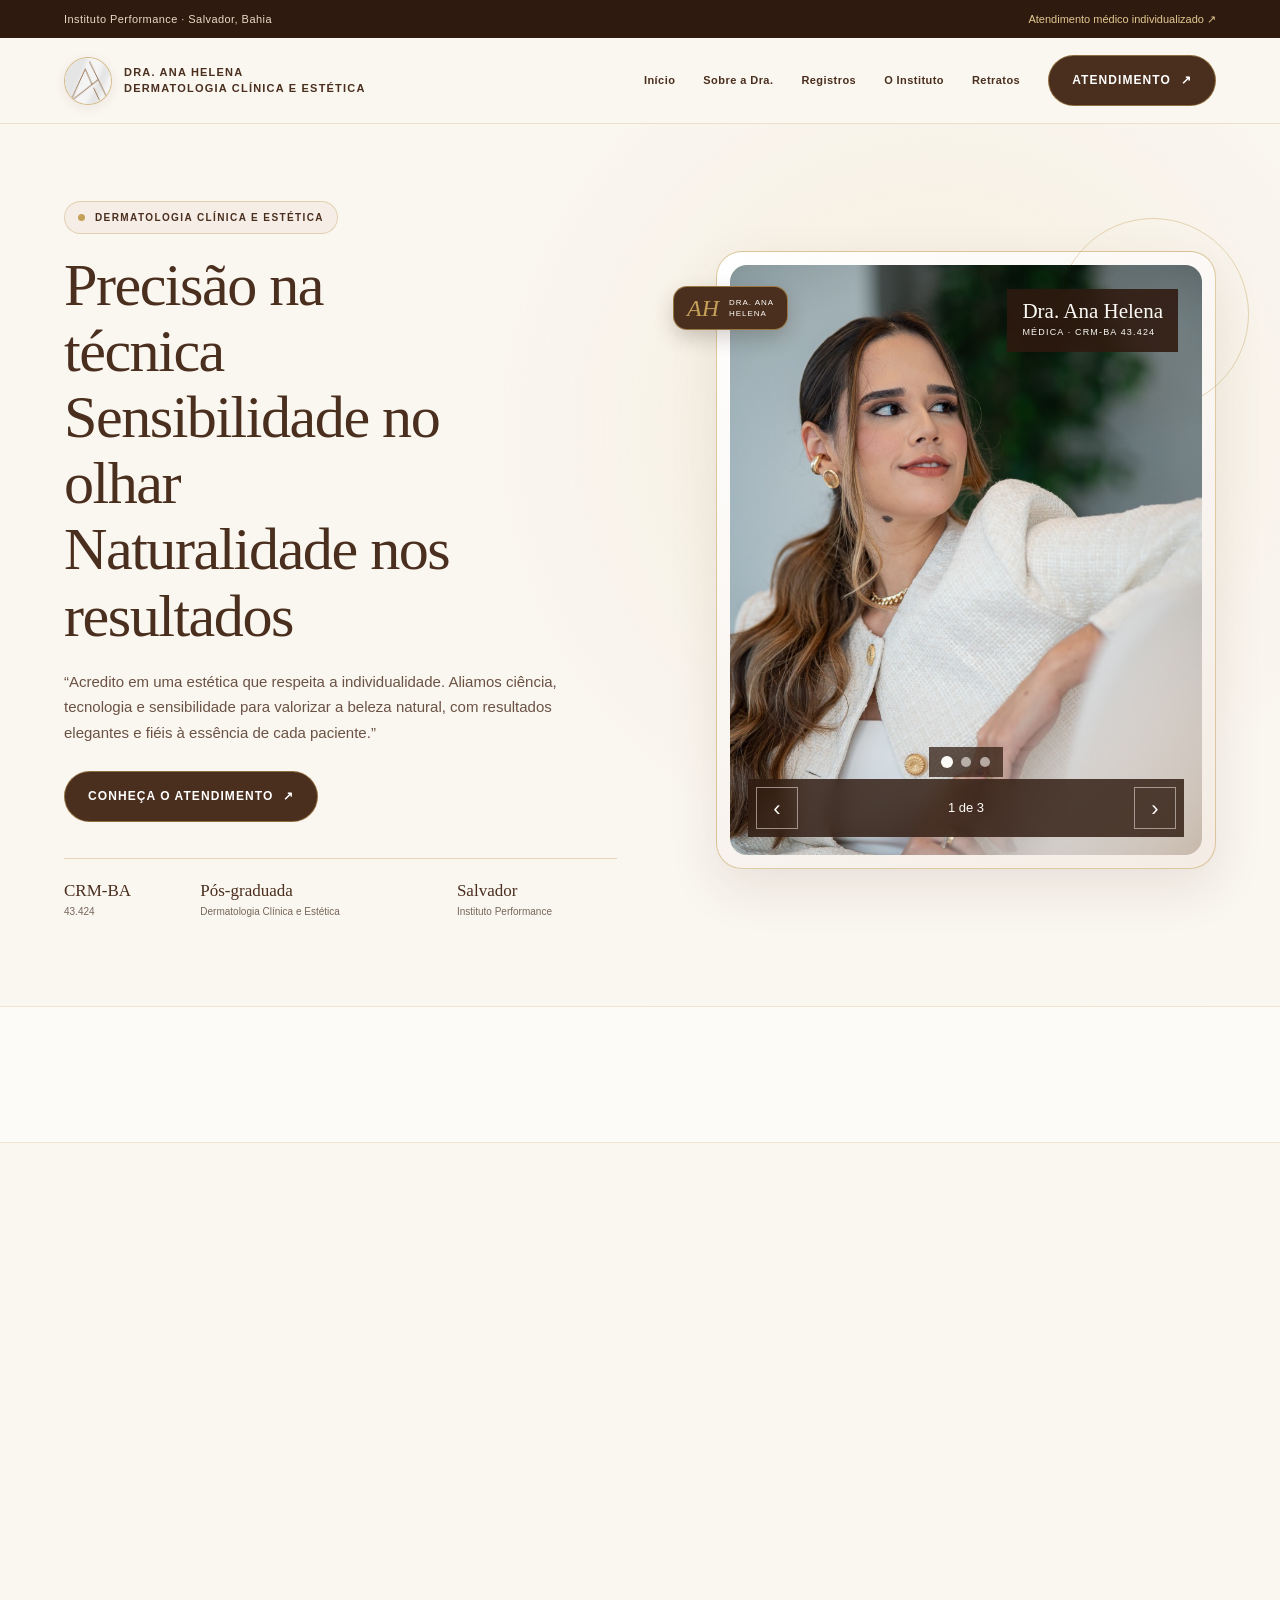
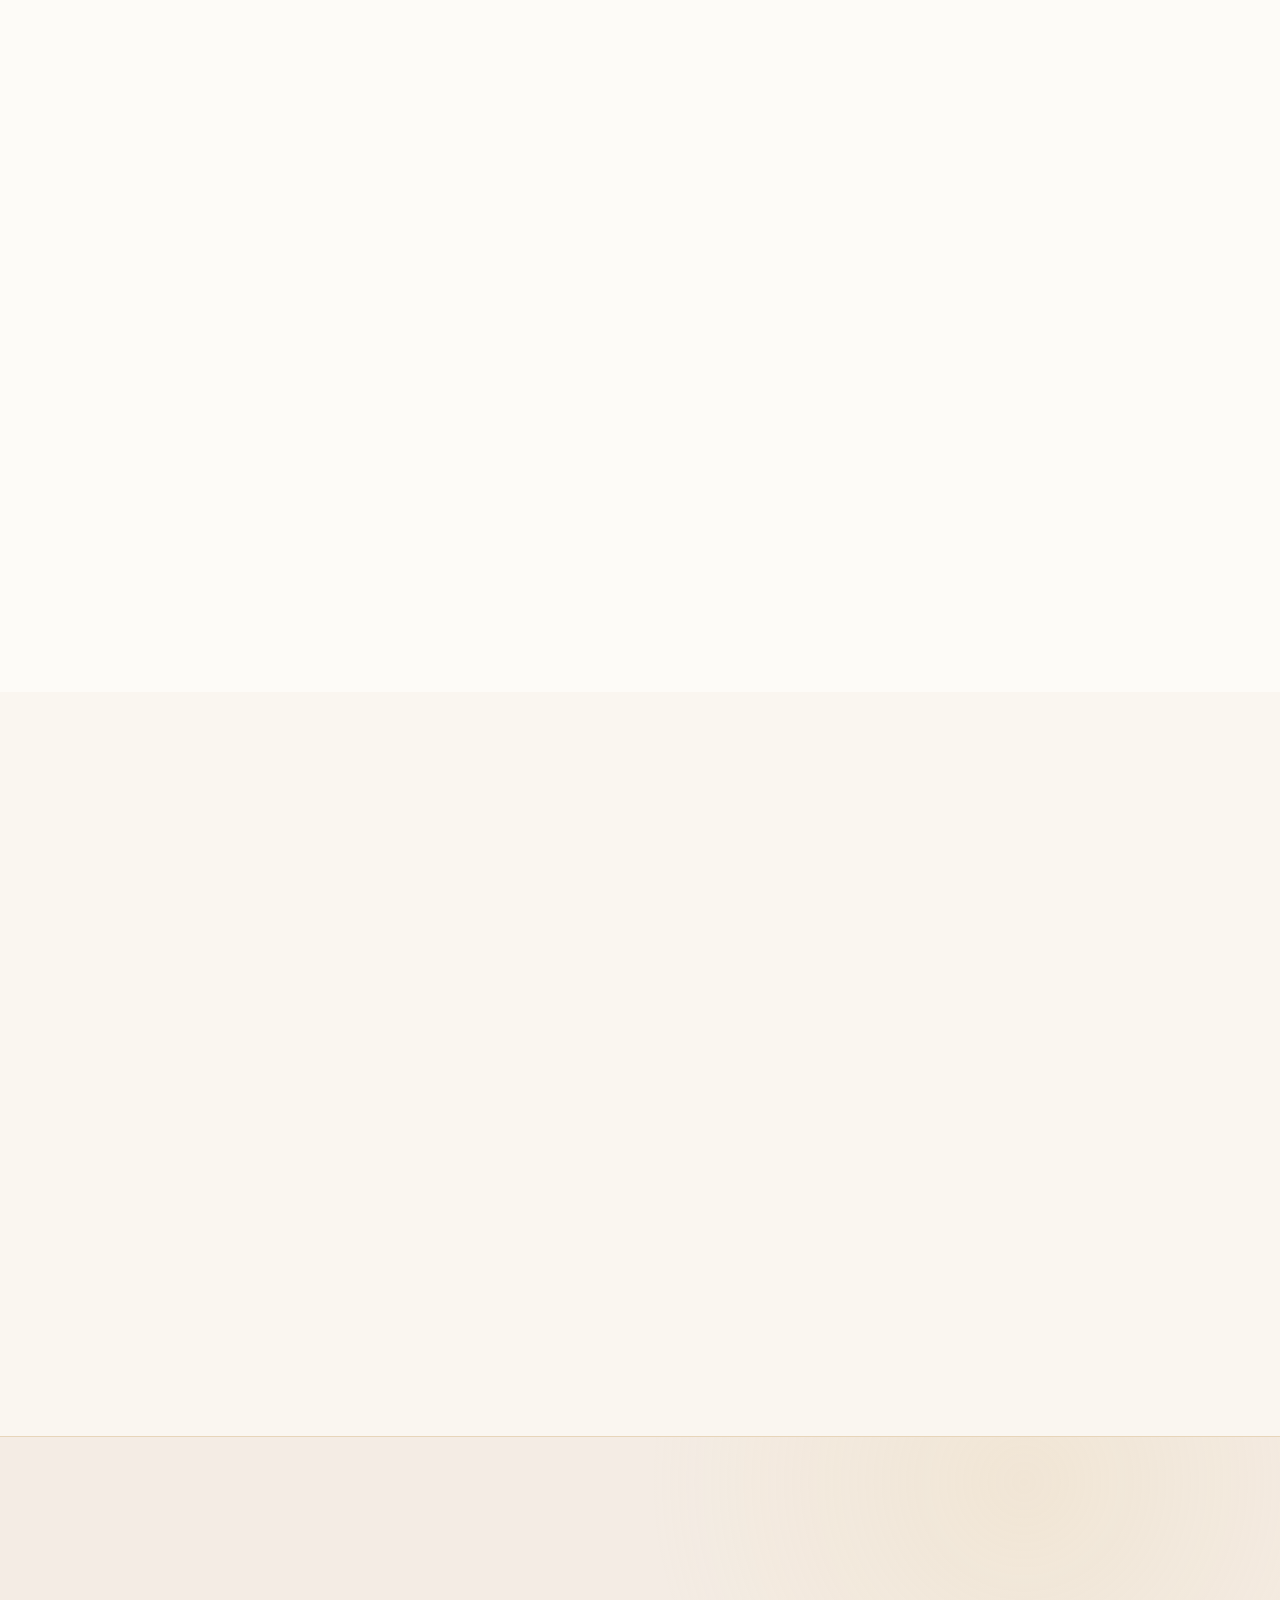
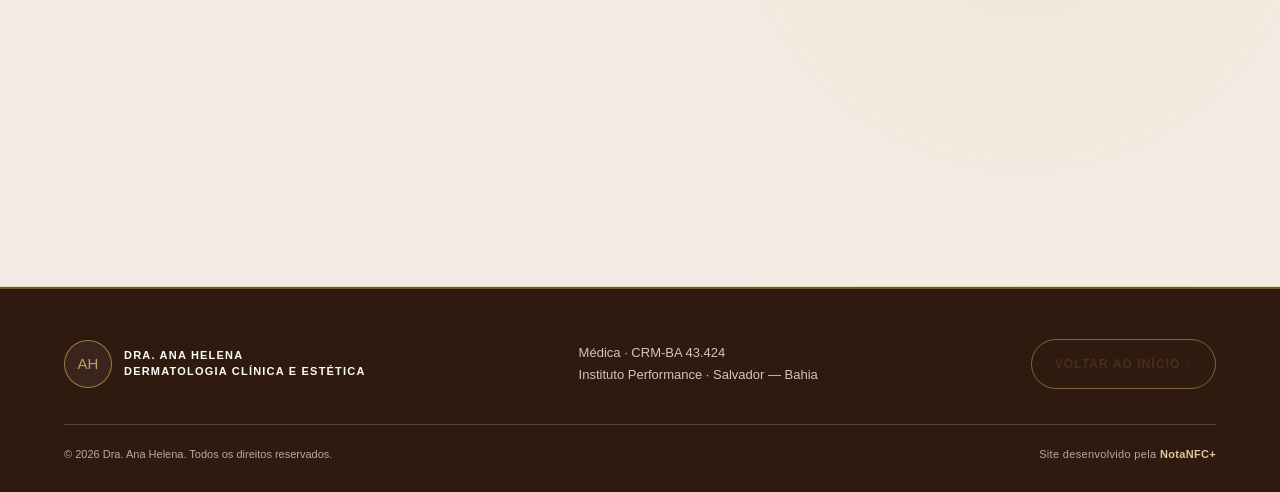
==== commit 7e82b283: "Mantém apenas três retratos selecionados no carrossel" ====
--- a/public/index.html
+++ b/public/index.html
@@ -75,31 +75,7 @@
                   <img src="assets/dra-ana-01.jpg" alt="Retrato 1 da Dra. Ana Helena" width="900" height="1350" loading="lazy" decoding="async">
                 </div>
                 <div class="hero-slide" aria-hidden="true">
-                  <img src="assets/dra-ana-02.jpg" alt="Retrato 2 da Dra. Ana Helena" width="900" height="1350" loading="lazy" decoding="async">
-                </div>
-                <div class="hero-slide" aria-hidden="true">
-                  <img src="assets/dra-ana-03.jpg" alt="Retrato 3 da Dra. Ana Helena" width="900" height="1350" loading="lazy" decoding="async">
-                </div>
-                <div class="hero-slide" aria-hidden="true">
-                  <img src="assets/dra-ana-04.jpg" alt="Retrato 4 da Dra. Ana Helena" width="900" height="1350" loading="lazy" decoding="async">
-                </div>
-                <div class="hero-slide" aria-hidden="true">
-                  <img src="assets/dra-ana-05.jpg" alt="Retrato 5 da Dra. Ana Helena" width="900" height="1350" loading="lazy" decoding="async">
-                </div>
-                <div class="hero-slide" aria-hidden="true">
-                  <img src="assets/dra-ana-06.jpg" alt="Retrato 6 da Dra. Ana Helena" width="900" height="1350" loading="lazy" decoding="async">
-                </div>
-                <div class="hero-slide" aria-hidden="true">
-                  <img src="assets/dra-ana-07.jpg" alt="Retrato 7 da Dra. Ana Helena" width="900" height="1350" loading="lazy" decoding="async">
-                </div>
-                <div class="hero-slide" aria-hidden="true">
                   <img src="assets/dra-ana-08.jpg" alt="Retrato 8 da Dra. Ana Helena" width="900" height="1350" loading="lazy" decoding="async">
-                </div>
-                <div class="hero-slide" aria-hidden="true">
-                  <img src="assets/dra-ana-09.jpg" alt="Retrato 9 da Dra. Ana Helena" width="900" height="1350" loading="lazy" decoding="async">
-                </div>
-                <div class="hero-slide" aria-hidden="true">
-                  <img src="assets/dra-ana-10.jpg" alt="Retrato 10 da Dra. Ana Helena" width="900" height="1350" loading="lazy" decoding="async">
                 </div>
               </div>
               <figcaption class="hero-sign">
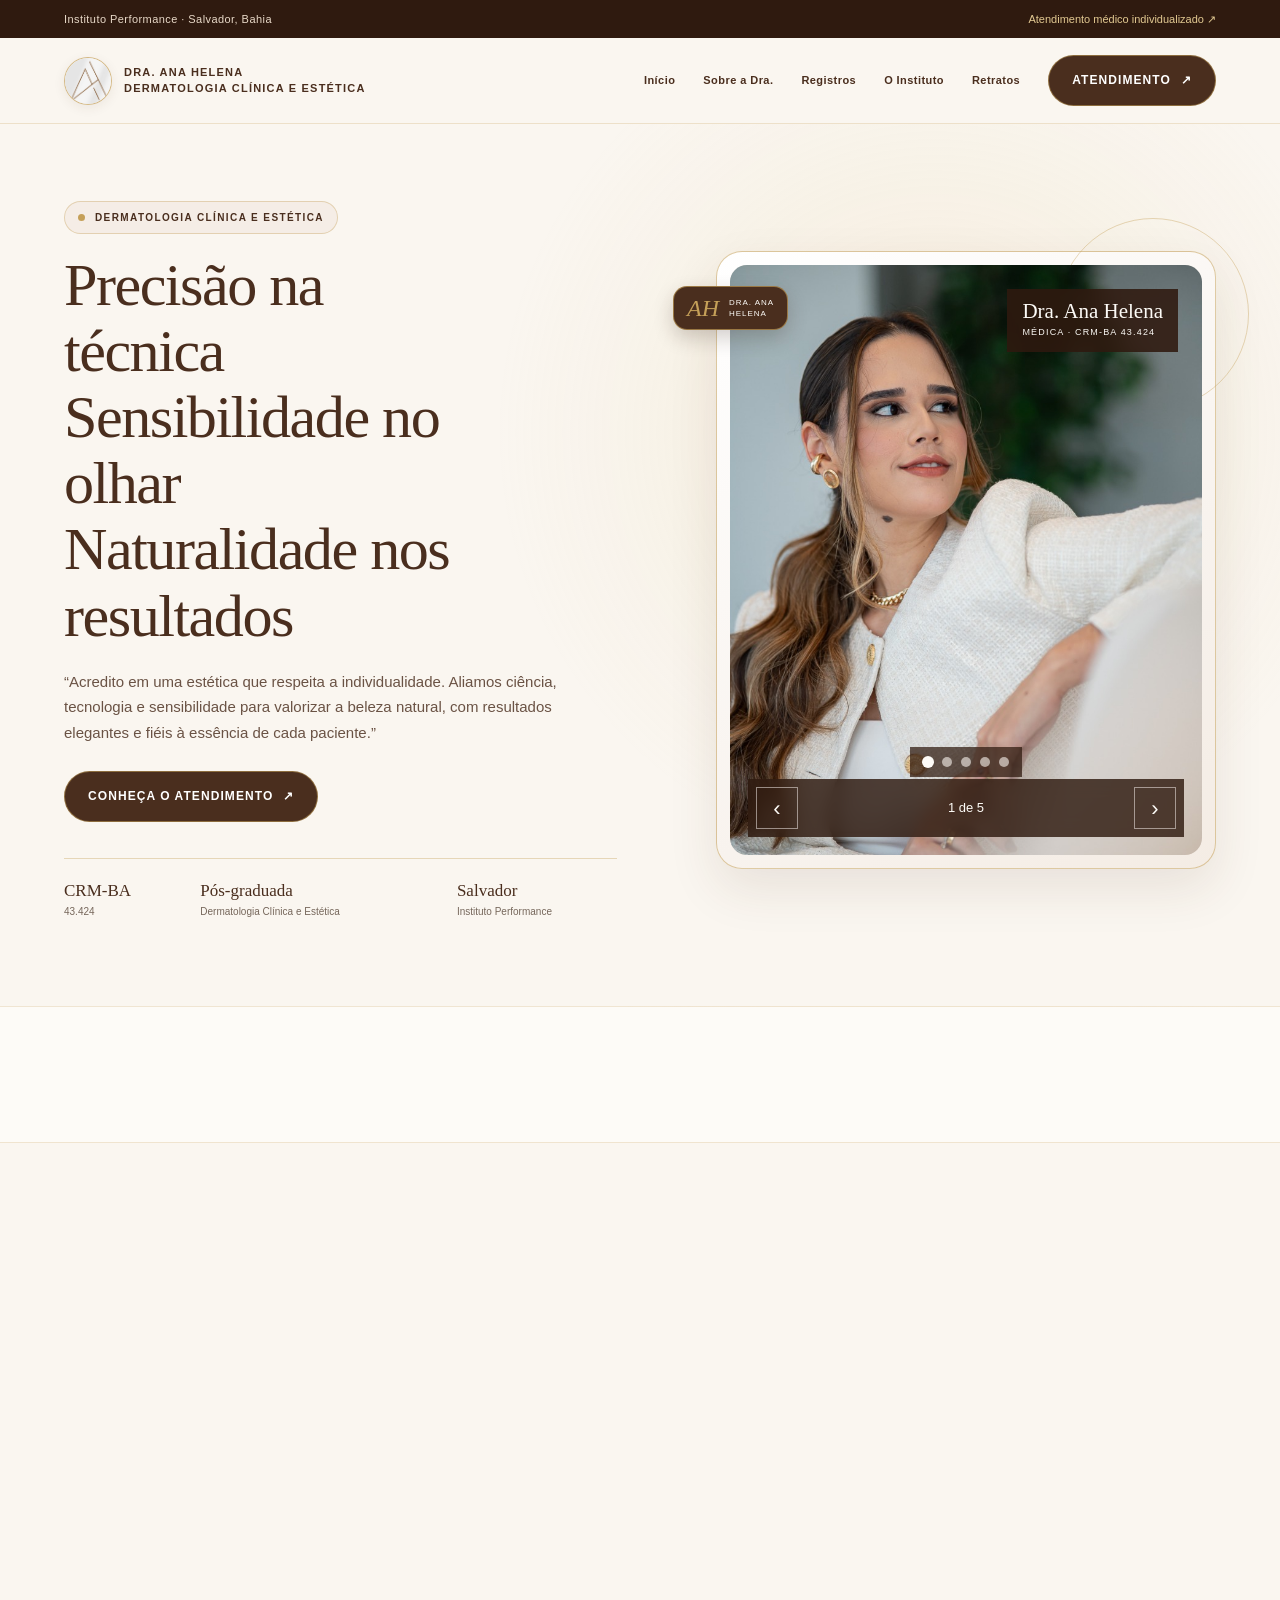
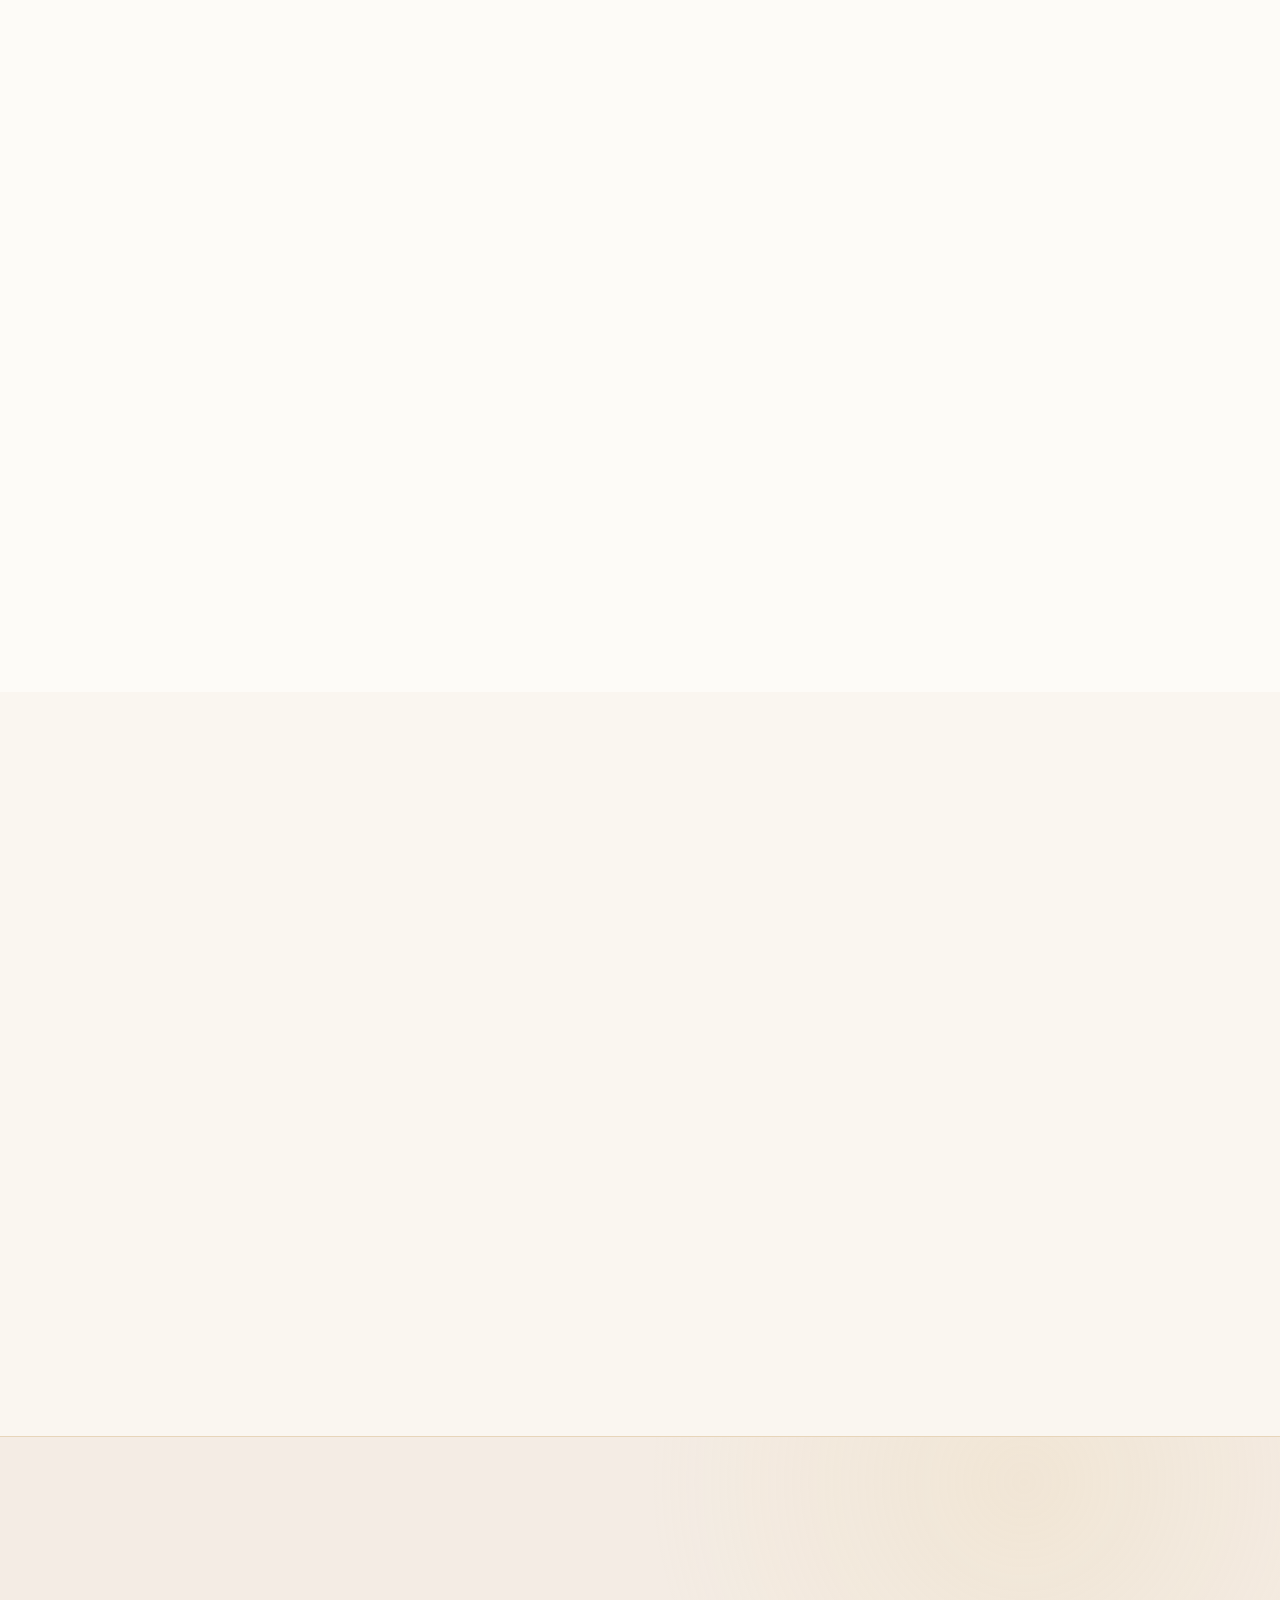
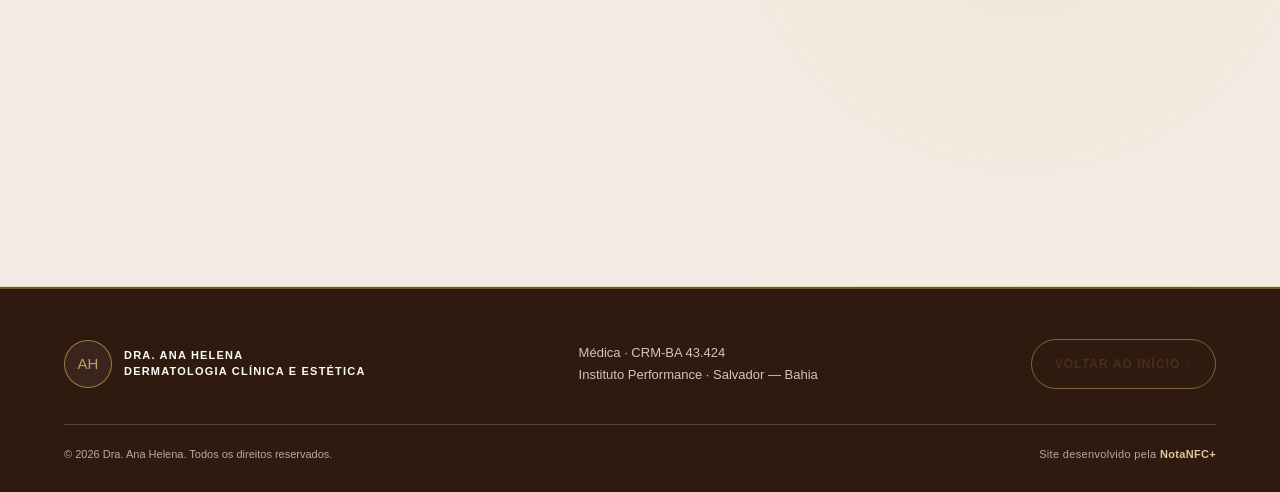
==== commit fc66a308: "Adiciona dois retratos selecionados ao carrossel" ====
--- a/public/index.html
+++ b/public/index.html
@@ -77,6 +77,12 @@
                 <div class="hero-slide" aria-hidden="true">
                   <img src="assets/dra-ana-08.jpg" alt="Retrato 8 da Dra. Ana Helena" width="900" height="1350" loading="lazy" decoding="async">
                 </div>
+                <div class="hero-slide" aria-hidden="true">
+                  <img src="assets/dra-ana-14.jpg" alt="Retrato da Dra. Ana Helena sentada em um sofá, com blazer claro" width="900" height="1350" loading="lazy" decoding="async">
+                </div>
+                <div class="hero-slide" aria-hidden="true">
+                  <img src="assets/dra-ana-15.jpg" alt="Retrato da Dra. Ana Helena olhando por cima do ombro, com blazer claro" width="900" height="1350" loading="lazy" decoding="async">
+                </div>
               </div>
               <figcaption class="hero-sign">
                 <strong>Dra. Ana Helena</strong>
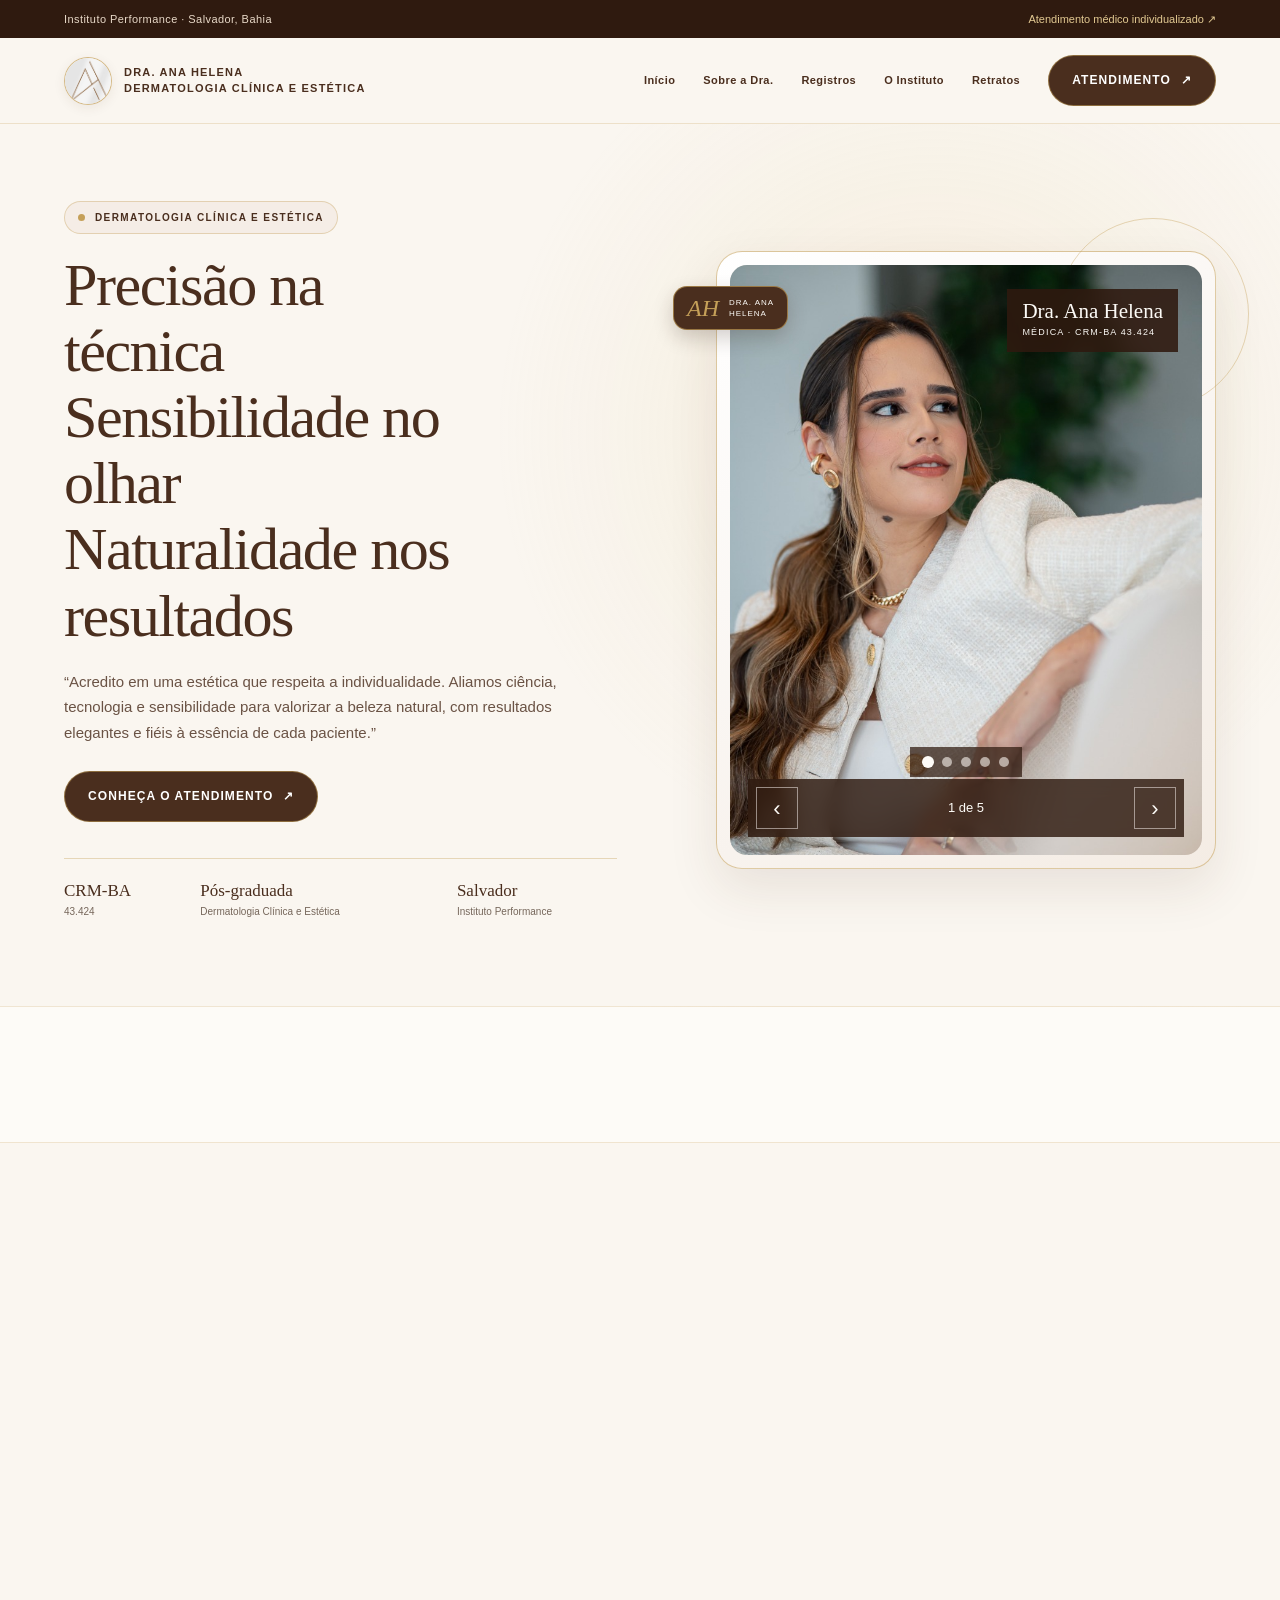
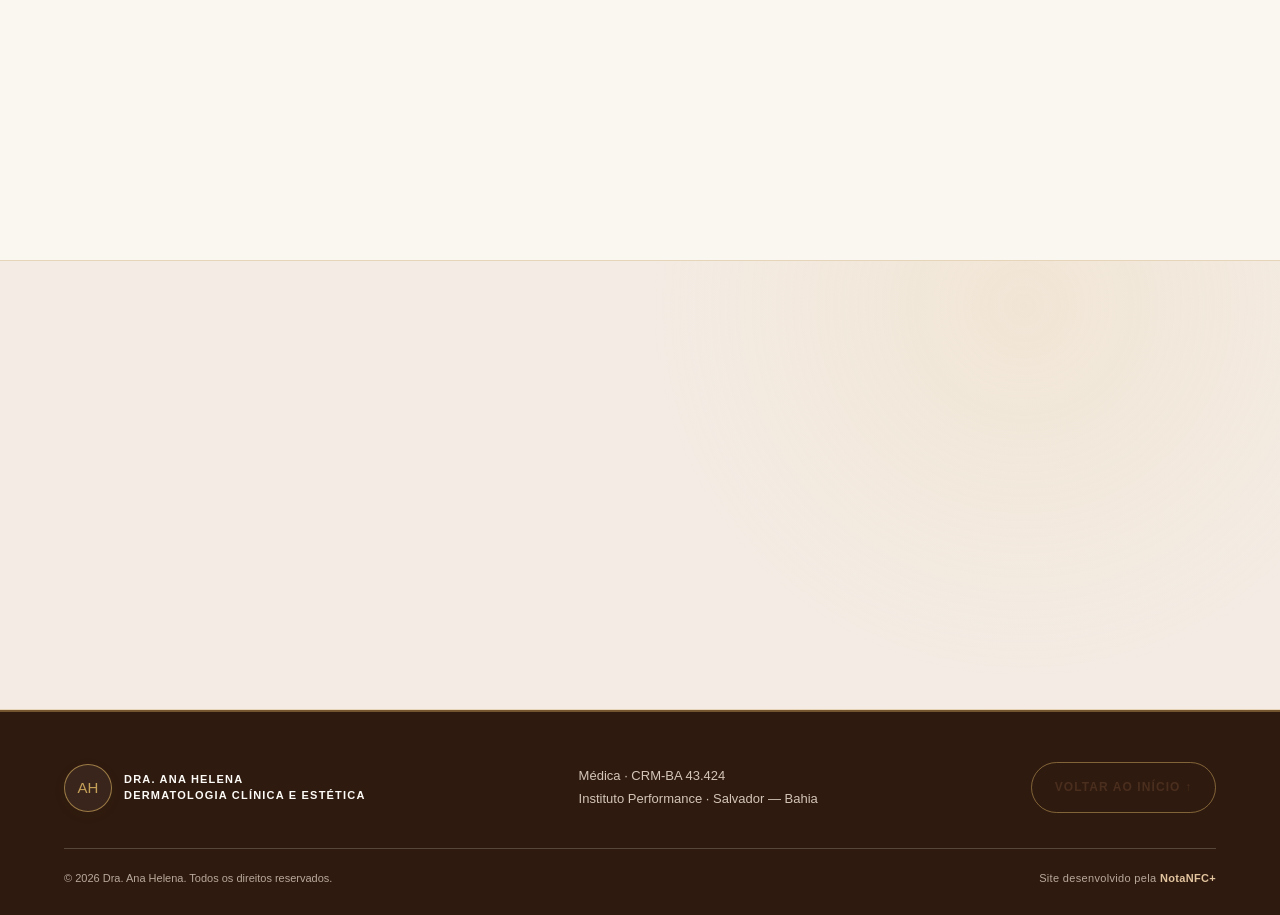
==== commit 68901286: "Atualiza nomes dos resultados e prepara comparador de tricologia" ====
--- a/public/index.html
+++ b/public/index.html
@@ -176,8 +176,8 @@
         <div class="records-grid" aria-label="Comparações interativas de antes e depois">
           <!-- Os seis comparadores usam recortes das fotos recebidas; as imagens originais permanecem preservadas. -->
           <article class="result-card" aria-labelledby="resultado-rosto-01">
-            <h3 class="result-title" id="resultado-rosto-01">Resultado 01 · Face</h3>
-            <div class="before-after-slider" data-before-after data-before-src="assets/resultado-01-rosto-antes.jpg" data-after-src="assets/resultado-01-rosto-depois.jpg" data-before-alt="Antes: perfil do rosto no resultado 01" data-after-alt="Depois: perfil do rosto no resultado 01" role="group" aria-label="Comparação de antes e depois: resultado 01, face">
+            <h3 class="result-title" id="resultado-rosto-01">Resultado 01 · Rejuvenescimento Face</h3>
+            <div class="before-after-slider" data-before-after data-before-src="assets/resultado-01-rosto-antes.jpg" data-after-src="assets/resultado-01-rosto-depois.jpg" data-before-alt="Antes: perfil do rosto no resultado 01" data-after-alt="Depois: perfil do rosto no resultado 01" role="group" aria-label="Comparação de antes e depois: resultado 01, rejuvenescimento face">
               <div class="before-after-viewport">
                 <div class="before-after-layer before-after-layer-after" data-after-layer><span class="before-after-empty"><strong>Depois</strong><small>Imagem a inserir</small></span></div>
                 <div class="before-after-layer before-after-layer-before" data-before-layer><span class="before-after-empty"><strong>Antes</strong><small>Imagem a inserir</small></span></div>
@@ -189,8 +189,8 @@
             </div>
           </article>
           <article class="result-card" aria-labelledby="resultado-labios-01">
-            <h3 class="result-title" id="resultado-labios-01">Resultado 02 · Lábios</h3>
-            <div class="before-after-slider" data-before-after data-before-src="assets/resultado-02-labios-antes.jpg" data-after-src="assets/resultado-02-labios-depois.jpg" data-before-alt="Antes: lábios no resultado 02" data-after-alt="Depois: lábios no resultado 02" role="group" aria-label="Comparação de antes e depois: resultado 02, lábios">
+            <h3 class="result-title" id="resultado-labios-01">Resultado 02 · Preenchimento labial</h3>
+            <div class="before-after-slider" data-before-after data-before-src="assets/resultado-02-labios-antes.jpg" data-after-src="assets/resultado-02-labios-depois.jpg" data-before-alt="Antes: lábios no resultado 02" data-after-alt="Depois: lábios no resultado 02" role="group" aria-label="Comparação de antes e depois: resultado 02, preenchimento labial">
               <div class="before-after-viewport">
                 <div class="before-after-layer before-after-layer-after" data-after-layer><span class="before-after-empty"><strong>Depois</strong><small>Imagem a inserir</small></span></div>
                 <div class="before-after-layer before-after-layer-before" data-before-layer><span class="before-after-empty"><strong>Antes</strong><small>Imagem a inserir</small></span></div>
@@ -202,8 +202,8 @@
             </div>
           </article>
           <article class="result-card" aria-labelledby="resultado-labios-02">
-            <h3 class="result-title" id="resultado-labios-02">Resultado 03 · Lábios</h3>
-            <div class="before-after-slider" data-before-after data-before-src="assets/resultado-03-labios-antes.jpg" data-after-src="assets/resultado-03-labios-depois.jpg" data-before-alt="Antes: lábios no resultado 03" data-after-alt="Depois: lábios no resultado 03" role="group" aria-label="Comparação de antes e depois: resultado 03, lábios">
+            <h3 class="result-title" id="resultado-labios-02">Resultado 03 · Preenchimento labial</h3>
+            <div class="before-after-slider" data-before-after data-before-src="assets/resultado-03-labios-antes.jpg" data-after-src="assets/resultado-03-labios-depois.jpg" data-before-alt="Antes: lábios no resultado 03" data-after-alt="Depois: lábios no resultado 03" role="group" aria-label="Comparação de antes e depois: resultado 03, preenchimento labial">
               <div class="before-after-viewport">
                 <div class="before-after-layer before-after-layer-after" data-after-layer><span class="before-after-empty"><strong>Depois</strong><small>Imagem a inserir</small></span></div>
                 <div class="before-after-layer before-after-layer-before" data-before-layer><span class="before-after-empty"><strong>Antes</strong><small>Imagem a inserir</small></span></div>
@@ -215,8 +215,8 @@
             </div>
           </article>
           <article class="result-card" aria-labelledby="resultado-rosto-02">
-            <h3 class="result-title" id="resultado-rosto-02">Resultado 04 · Face</h3>
-            <div class="before-after-slider" data-before-after data-before-src="assets/resultado-04-rosto-antes.jpg" data-after-src="assets/resultado-04-rosto-depois.jpg" data-before-alt="Antes: perfil do rosto no resultado 04" data-after-alt="Depois: perfil do rosto no resultado 04" role="group" aria-label="Comparação de antes e depois: resultado 04, face">
+            <h3 class="result-title" id="resultado-rosto-02">Resultado 04 · Rejuvenescimento Face</h3>
+            <div class="before-after-slider" data-before-after data-before-src="assets/resultado-04-rosto-antes.jpg" data-after-src="assets/resultado-04-rosto-depois.jpg" data-before-alt="Antes: perfil do rosto no resultado 04" data-after-alt="Depois: perfil do rosto no resultado 04" role="group" aria-label="Comparação de antes e depois: resultado 04, rejuvenescimento face">
               <div class="before-after-viewport">
                 <div class="before-after-layer before-after-layer-after" data-after-layer><span class="before-after-empty"><strong>Depois</strong><small>Imagem a inserir</small></span></div>
                 <div class="before-after-layer before-after-layer-before" data-before-layer><span class="before-after-empty"><strong>Antes</strong><small>Imagem a inserir</small></span></div>
@@ -228,8 +228,8 @@
             </div>
           </article>
           <article class="result-card" aria-labelledby="resultado-rosto-03">
-            <h3 class="result-title" id="resultado-rosto-03">Resultado 05 · Face</h3>
-            <div class="before-after-slider" data-before-after data-before-src="assets/resultado-05-rosto-antes.jpg" data-after-src="assets/resultado-05-rosto-depois.jpg" data-before-alt="Antes: perfil do rosto no resultado 05" data-after-alt="Depois: perfil do rosto no resultado 05" role="group" aria-label="Comparação de antes e depois: resultado 05, face">
+            <h3 class="result-title" id="resultado-rosto-03">Resultado 05 · Preenchimento Full Face</h3>
+            <div class="before-after-slider" data-before-after data-before-src="assets/resultado-05-rosto-antes.jpg" data-after-src="assets/resultado-05-rosto-depois.jpg" data-before-alt="Antes: perfil do rosto no resultado 05" data-after-alt="Depois: perfil do rosto no resultado 05" role="group" aria-label="Comparação de antes e depois: resultado 05, preenchimento full face">
               <div class="before-after-viewport">
                 <div class="before-after-layer before-after-layer-after" data-after-layer><span class="before-after-empty"><strong>Depois</strong><small>Imagem a inserir</small></span></div>
                 <div class="before-after-layer before-after-layer-before" data-before-layer><span class="before-after-empty"><strong>Antes</strong><small>Imagem a inserir</small></span></div>
@@ -241,18 +241,31 @@
             </div>
           </article>
           <article class="result-card" aria-labelledby="resultado-abdomen">
-            <h3 class="result-title" id="resultado-abdomen">Resultado 06 · Abdômen</h3>
-            <div class="before-after-slider" data-before-after data-before-src="assets/resultado-06-abdomen-antes.jpg" data-after-src="assets/resultado-06-abdomen-depois.jpg" data-before-alt="Antes: abdômen no resultado 06" data-after-alt="Depois: abdômen no resultado 06" role="group" aria-label="Comparação de antes e depois: resultado 06, abdômen">
-              <div class="before-after-viewport">
-                <div class="before-after-layer before-after-layer-after" data-after-layer><span class="before-after-empty"><strong>Depois</strong><small>Imagem a inserir</small></span></div>
-                <div class="before-after-layer before-after-layer-before" data-before-layer><span class="before-after-empty"><strong>Antes</strong><small>Imagem a inserir</small></span></div>
-                <span class="before-after-label before-after-label-before">Antes</span>
-                <span class="before-after-label before-after-label-after">Depois</span>
-                <input class="before-after-range" data-before-after-range type="range" min="0" max="100" value="50" aria-label="Arraste para comparar antes e depois" disabled>
-                <span class="before-after-divider" aria-hidden="true"><span></span></span>
-              </div>
-            </div>
-          </article>
+            <h3 class="result-title" id="resultado-abdomen">Resultado 06 · Flacidez corporal</h3>
+            <div class="before-after-slider" data-before-after data-before-src="assets/resultado-06-abdomen-antes.jpg" data-after-src="assets/resultado-06-abdomen-depois.jpg" data-before-alt="Antes: abdômen no resultado 06" data-after-alt="Depois: abdômen no resultado 06" role="group" aria-label="Comparação de antes e depois: resultado 06, flacidez corporal">
+              <div class="before-after-viewport">
+                <div class="before-after-layer before-after-layer-after" data-after-layer><span class="before-after-empty"><strong>Depois</strong><small>Imagem a inserir</small></span></div>
+                <div class="before-after-layer before-after-layer-before" data-before-layer><span class="before-after-empty"><strong>Antes</strong><small>Imagem a inserir</small></span></div>
+                <span class="before-after-label before-after-label-before">Antes</span>
+                <span class="before-after-label before-after-label-after">Depois</span>
+                <input class="before-after-range" data-before-after-range type="range" min="0" max="100" value="50" aria-label="Arraste para comparar antes e depois" disabled>
+                <span class="before-after-divider" aria-hidden="true"><span></span></span>
+              </div>
+            </div>
+          </article>
+          <article class="result-card" aria-labelledby="resultado-tricologia">
+            <h3 class="result-title" id="resultado-tricologia">Resultado 07 · Tricologia</h3>
+            <div class="before-after-slider" data-before-after data-before-src="" data-after-src="" data-before-alt="Antes: tratamento de tricologia" data-after-alt="Depois: tratamento de tricologia" role="group" aria-label="Comparação de antes e depois: resultado 07, tricologia">
+              <div class="before-after-viewport">
+                <div class="before-after-layer before-after-layer-after" data-after-layer><span class="before-after-empty"><strong>Depois</strong><small>Aguardando imagem</small></span></div>
+                <div class="before-after-layer before-after-layer-before" data-before-layer><span class="before-after-empty"><strong>Antes</strong><small>Aguardando imagem</small></span></div>
+                <span class="before-after-label before-after-label-before">Antes</span>
+                <span class="before-after-label before-after-label-after">Depois</span>
+                <input class="before-after-range" data-before-after-range type="range" min="0" max="100" value="50" aria-label="Arraste para comparar antes e depois do resultado de tricologia" disabled>
+                <span class="before-after-divider" aria-hidden="true"><span></span></span>
+              </div>
+            </div>
+          </article>
         </div>
       </div>
     </section>
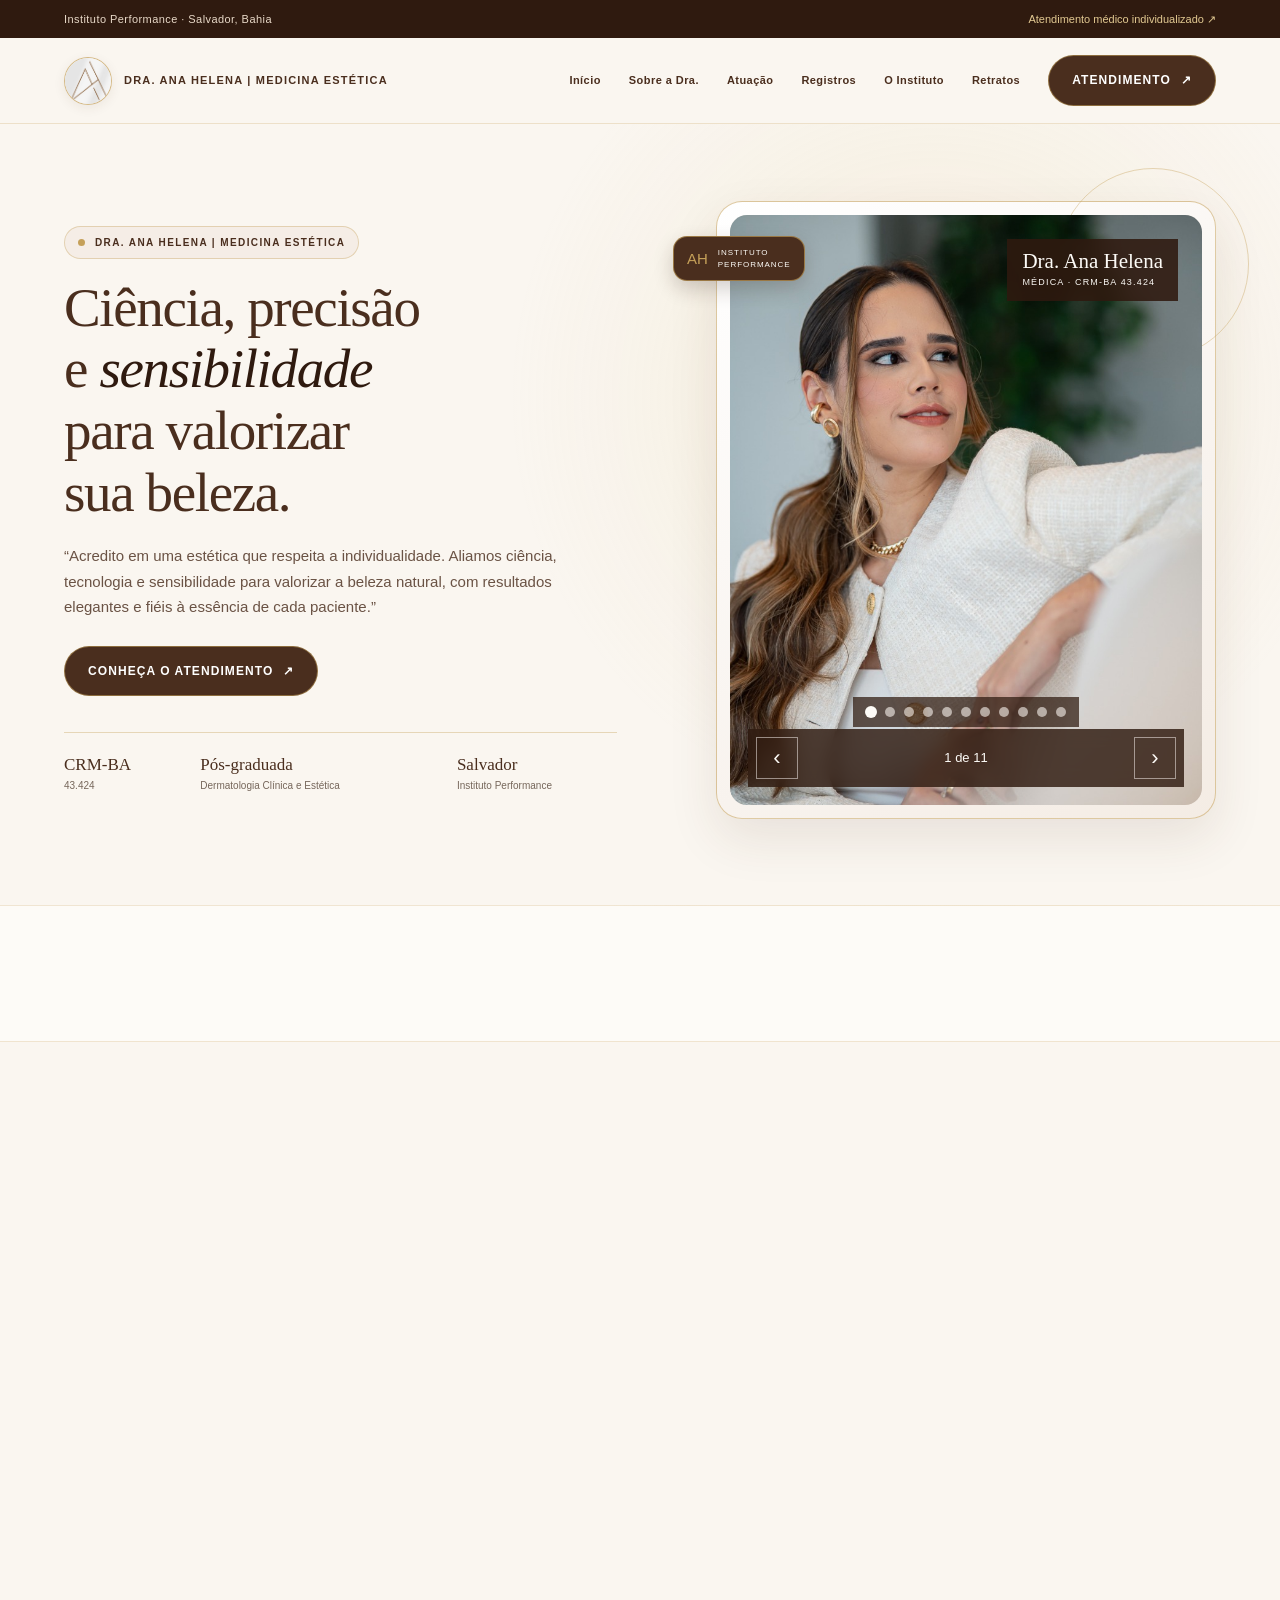
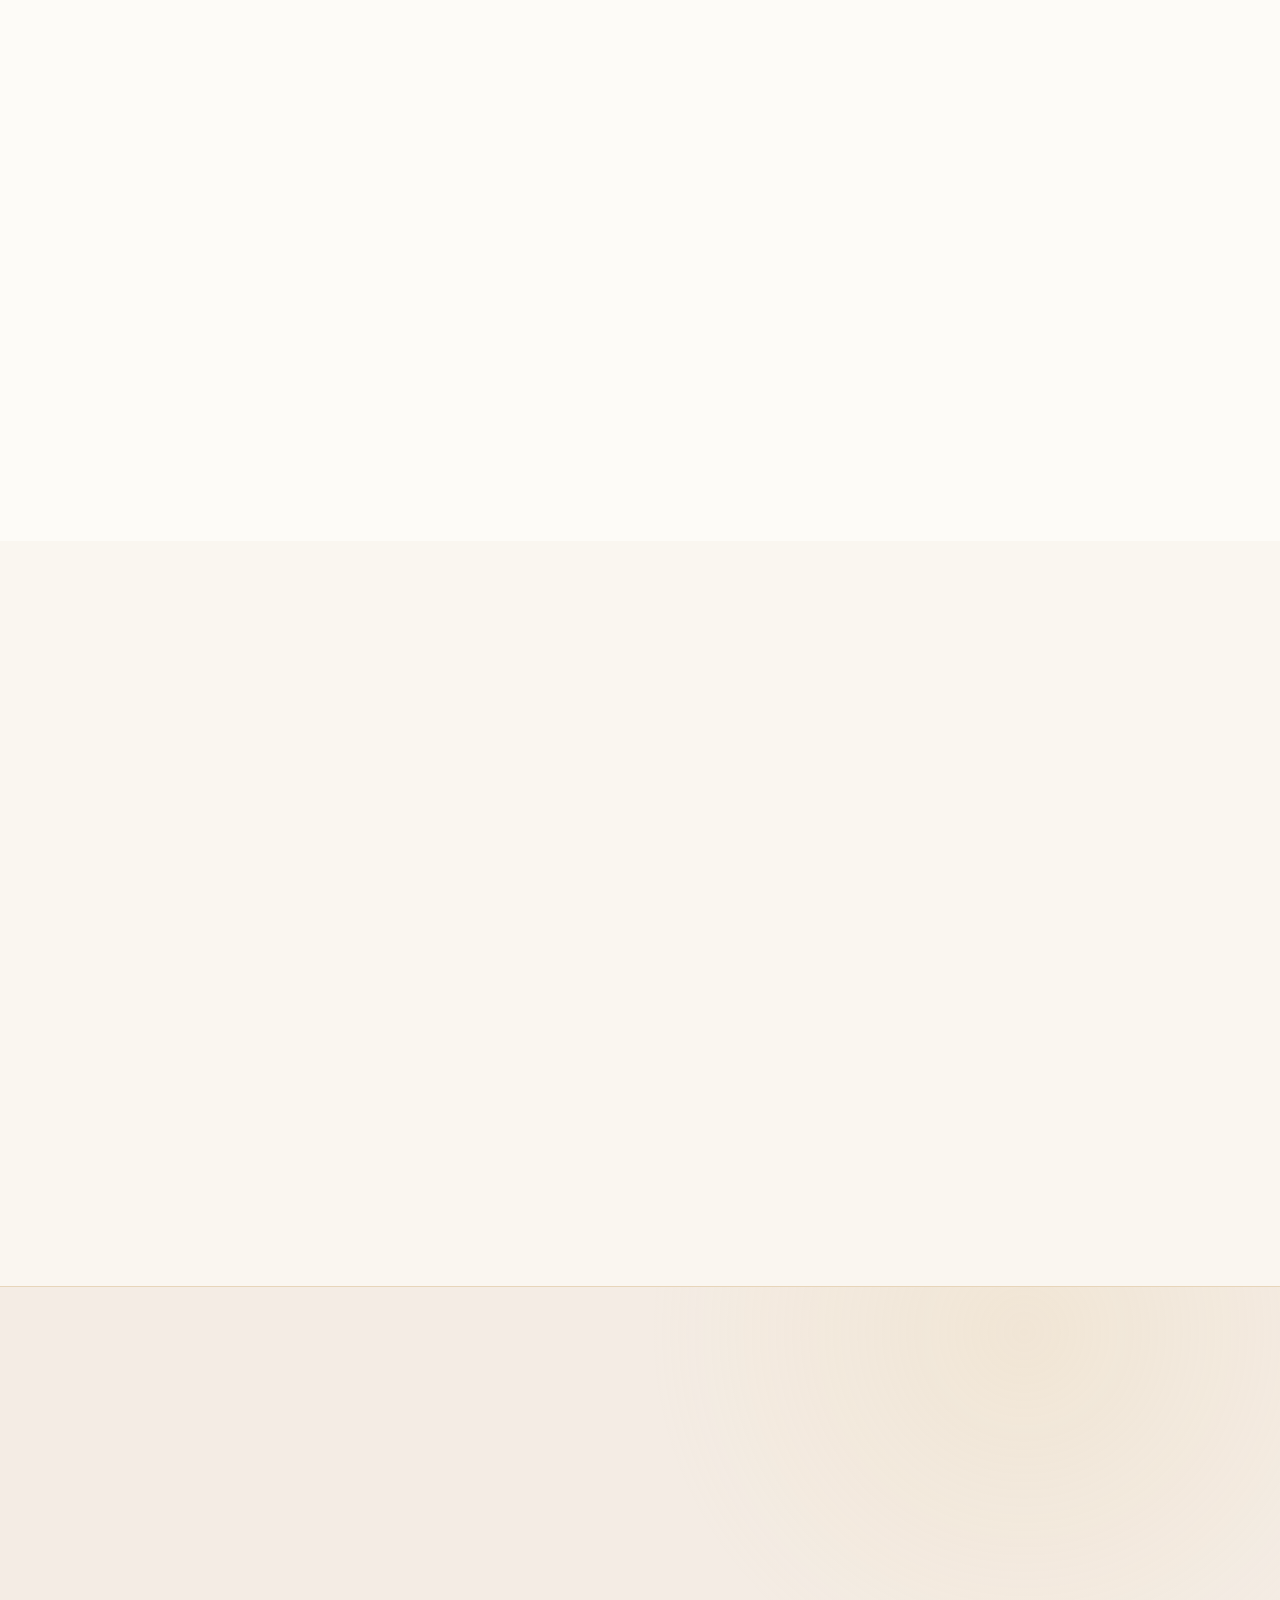
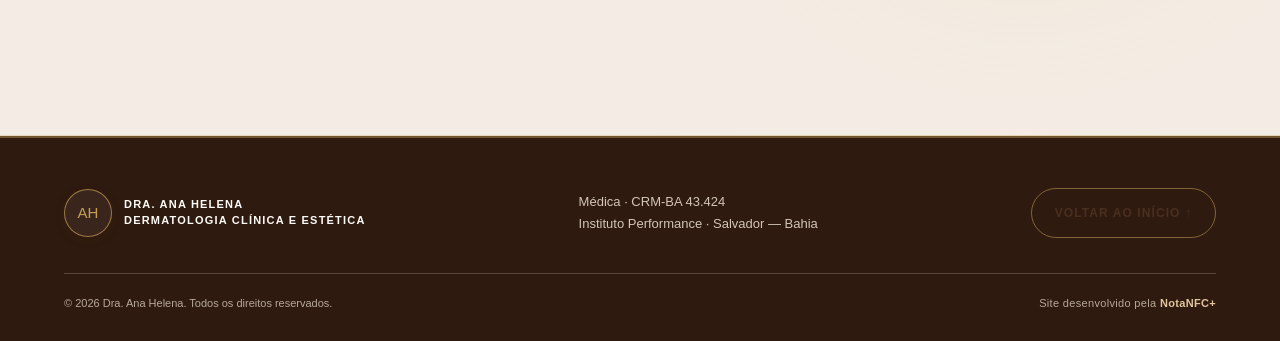
==== commit 840566f6: "Atualiza identificação da Dra. Ana Helena" ====
--- a/public/index.html
+++ b/public/index.html
@@ -36,12 +36,13 @@
     <div class="wrap bar">
       <a class="brand" href="#inicio" aria-label="Dra. Ana Helena, início">
         <span class="monogram" aria-hidden="true"><img src="assets/dra-ana-logo-simbolo.jpeg" alt="" width="390" height="390"></span>
-        <span class="brand-name">Dra. Ana Helena<br>Dermatologia Clínica e Estética</span>
+        <span class="brand-name">Dra. Ana Helena | Medicina Estética</span>
       </a>
       <button class="menu" type="button" aria-label="Abrir navegação" aria-expanded="false" aria-controls="navegacao">☰</button>
       <nav class="nav" id="navegacao" aria-label="Navegação principal">
         <a href="#inicio">Início</a>
         <a href="#sobre">Sobre a Dra.</a>
+        <a href="#atuacao">Atuação</a>
         <a href="#registros">Registros</a>
         <a href="#espaco">O Instituto</a>
         <a href="#galeria">Retratos</a>
@@ -54,8 +55,8 @@
     <section class="hero" id="inicio" aria-labelledby="hero-title">
       <div class="hero-inner wrap">
         <div class="hero-copy">
-          <span class="hero-badge"><span aria-hidden="true"></span> Dermatologia clínica e estética</span>
-          <h1 class="serif" id="hero-title">Precisão na técnica<br>Sensibilidade no olhar<br>Naturalidade nos resultados</h1>
+          <span class="hero-badge"><span aria-hidden="true"></span> Dra. Ana Helena | Medicina Estética</span>
+          <h1 class="serif" id="hero-title">Ciência, precisão e <em>sensibilidade</em> para valorizar sua beleza.</h1>
           <p>“Acredito em uma estética que respeita a individualidade. Aliamos ciência, tecnologia e sensibilidade para valorizar a beleza natural, com resultados elegantes e fiéis à essência de cada paciente.”</p>
           <a class="btn" href="#atendimento">Conheça o atendimento <span aria-hidden="true">↗</span></a>
           <div class="hero-credentials" aria-label="Informações profissionais e local de atendimento">
@@ -75,13 +76,31 @@
                   <img src="assets/dra-ana-01.jpg" alt="Retrato 1 da Dra. Ana Helena" width="900" height="1350" loading="lazy" decoding="async">
                 </div>
                 <div class="hero-slide" aria-hidden="true">
+                  <img src="assets/dra-ana-02.jpg" alt="Retrato 2 da Dra. Ana Helena" width="900" height="1350" loading="lazy" decoding="async">
+                </div>
+                <div class="hero-slide" aria-hidden="true">
+                  <img src="assets/dra-ana-03.jpg" alt="Retrato 3 da Dra. Ana Helena" width="900" height="1350" loading="lazy" decoding="async">
+                </div>
+                <div class="hero-slide" aria-hidden="true">
+                  <img src="assets/dra-ana-04.jpg" alt="Retrato 4 da Dra. Ana Helena" width="900" height="1350" loading="lazy" decoding="async">
+                </div>
+                <div class="hero-slide" aria-hidden="true">
+                  <img src="assets/dra-ana-05.jpg" alt="Retrato 5 da Dra. Ana Helena" width="900" height="1350" loading="lazy" decoding="async">
+                </div>
+                <div class="hero-slide" aria-hidden="true">
+                  <img src="assets/dra-ana-06.jpg" alt="Retrato 6 da Dra. Ana Helena" width="900" height="1350" loading="lazy" decoding="async">
+                </div>
+                <div class="hero-slide" aria-hidden="true">
+                  <img src="assets/dra-ana-07.jpg" alt="Retrato 7 da Dra. Ana Helena" width="900" height="1350" loading="lazy" decoding="async">
+                </div>
+                <div class="hero-slide" aria-hidden="true">
                   <img src="assets/dra-ana-08.jpg" alt="Retrato 8 da Dra. Ana Helena" width="900" height="1350" loading="lazy" decoding="async">
                 </div>
                 <div class="hero-slide" aria-hidden="true">
-                  <img src="assets/dra-ana-14.jpg" alt="Retrato da Dra. Ana Helena sentada em um sofá, com blazer claro" width="900" height="1350" loading="lazy" decoding="async">
-                </div>
-                <div class="hero-slide" aria-hidden="true">
-                  <img src="assets/dra-ana-15.jpg" alt="Retrato da Dra. Ana Helena olhando por cima do ombro, com blazer claro" width="900" height="1350" loading="lazy" decoding="async">
+                  <img src="assets/dra-ana-09.jpg" alt="Retrato 9 da Dra. Ana Helena" width="900" height="1350" loading="lazy" decoding="async">
+                </div>
+                <div class="hero-slide" aria-hidden="true">
+                  <img src="assets/dra-ana-10.jpg" alt="Retrato 10 da Dra. Ana Helena" width="900" height="1350" loading="lazy" decoding="async">
                 </div>
               </div>
               <figcaption class="hero-sign">
@@ -97,7 +116,7 @@
               <div class="carousel-dots" data-dots aria-label="Escolher retrato"></div>
             </div>
           </div>
-          <span class="hero-stamp" aria-hidden="true"><span>AH</span><small>DRA. ANA<br>HELENA</small></span>
+          <span class="hero-stamp" aria-hidden="true"><span>AH</span><small>INSTITUTO<br>PERFORMANCE</small></span>
         </figure>
       </div>
     </section>
@@ -158,7 +177,33 @@
             <blockquote>“Minha abordagem parte de um princípio essencial: a beleza deve ser valorizada, nunca padronizada. Cada tratamento é cuidadosamente planejado para preservar a individualidade, promover o equilíbrio e proporcionar resultados naturais ao longo do tempo.”</blockquote>
           </div>
           <figure class="philosophy-photo">
-            <img src="assets/dra-ana-11.jpg" alt="Dra. Ana Helena sorrindo diante de um notebook" width="900" height="1350" loading="lazy" decoding="async">
+            <img src="assets/dra-ana-filosofia.jpeg" alt="Dra. Ana Helena em retrato profissional sentada no Instituto Performance" width="768" height="1152" loading="lazy" decoding="async">
+          </figure>
+        </div>
+      </div>
+    </section>
+
+    <section class="practice section-pad" id="atuacao" aria-labelledby="atuacao-title">
+      <div class="wrap">
+        <div class="practice-head">
+          <span class="eyebrow">Ciência, cuidado e tecnologia</span>
+          <h2 class="serif" id="atuacao-title">Atuação</h2>
+          <p>Conhecimento científico e tratamentos individualizados para valorizar a beleza natural e respeitar a essência de cada pessoa.</p>
+        </div>
+        <div class="practice-gallery" aria-label="Áreas de atuação">
+          <figure class="practice-photo">
+            <img src="assets/atuacao-dermatologia.jpeg" alt="Retrato da Dra. Ana Helena com os dizeres Dermatologia Estética e Dermatologia Clínica." width="768" height="1376" loading="lazy" decoding="async">
+            <figcaption class="practice-caption">
+              <h3>Estética Avançada e Rejuvenescimento</h3>
+              <p>Atuação orientada à prevenção e ao rejuvenescimento, com atenção à harmonia e à beleza natural.</p>
+            </figcaption>
+          </figure>
+          <figure class="practice-photo">
+            <img src="assets/atuacao-tricologia.jpeg" alt="Dra. Ana Helena em atendimento de tricologia, com equipamento dermatológico." width="768" height="1376" loading="lazy" decoding="async">
+            <figcaption class="practice-caption">
+              <h3>Tricologia</h3>
+              <p>Cuidado individualizado dedicado à saúde dos cabelos e do couro cabeludo.</p>
+            </figcaption>
           </figure>
         </div>
       </div>
@@ -176,8 +221,8 @@
         <div class="records-grid" aria-label="Comparações interativas de antes e depois">
           <!-- Os seis comparadores usam recortes das fotos recebidas; as imagens originais permanecem preservadas. -->
           <article class="result-card" aria-labelledby="resultado-rosto-01">
-            <h3 class="result-title" id="resultado-rosto-01">Resultado 01 · Rejuvenescimento Face</h3>
-            <div class="before-after-slider" data-before-after data-before-src="assets/resultado-01-rosto-antes.jpg" data-after-src="assets/resultado-01-rosto-depois.jpg" data-before-alt="Antes: perfil do rosto no resultado 01" data-after-alt="Depois: perfil do rosto no resultado 01" role="group" aria-label="Comparação de antes e depois: resultado 01, rejuvenescimento face">
+            <h3 class="result-title" id="resultado-rosto-01">Resultado 01 · Face</h3>
+            <div class="before-after-slider" data-before-after data-before-src="assets/resultado-01-rosto-antes.jpg" data-after-src="assets/resultado-01-rosto-depois.jpg" data-before-alt="Antes: perfil do rosto no resultado 01" data-after-alt="Depois: perfil do rosto no resultado 01" role="group" aria-label="Comparação de antes e depois: resultado 01, face">
               <div class="before-after-viewport">
                 <div class="before-after-layer before-after-layer-after" data-after-layer><span class="before-after-empty"><strong>Depois</strong><small>Imagem a inserir</small></span></div>
                 <div class="before-after-layer before-after-layer-before" data-before-layer><span class="before-after-empty"><strong>Antes</strong><small>Imagem a inserir</small></span></div>
@@ -189,8 +234,8 @@
             </div>
           </article>
           <article class="result-card" aria-labelledby="resultado-labios-01">
-            <h3 class="result-title" id="resultado-labios-01">Resultado 02 · Preenchimento labial</h3>
-            <div class="before-after-slider" data-before-after data-before-src="assets/resultado-02-labios-antes.jpg" data-after-src="assets/resultado-02-labios-depois.jpg" data-before-alt="Antes: lábios no resultado 02" data-after-alt="Depois: lábios no resultado 02" role="group" aria-label="Comparação de antes e depois: resultado 02, preenchimento labial">
+            <h3 class="result-title" id="resultado-labios-01">Resultado 02 · Lábios</h3>
+            <div class="before-after-slider" data-before-after data-before-src="assets/resultado-02-labios-antes.jpg" data-after-src="assets/resultado-02-labios-depois.jpg" data-before-alt="Antes: lábios no resultado 02" data-after-alt="Depois: lábios no resultado 02" role="group" aria-label="Comparação de antes e depois: resultado 02, lábios">
               <div class="before-after-viewport">
                 <div class="before-after-layer before-after-layer-after" data-after-layer><span class="before-after-empty"><strong>Depois</strong><small>Imagem a inserir</small></span></div>
                 <div class="before-after-layer before-after-layer-before" data-before-layer><span class="before-after-empty"><strong>Antes</strong><small>Imagem a inserir</small></span></div>
@@ -202,8 +247,8 @@
             </div>
           </article>
           <article class="result-card" aria-labelledby="resultado-labios-02">
-            <h3 class="result-title" id="resultado-labios-02">Resultado 03 · Preenchimento labial</h3>
-            <div class="before-after-slider" data-before-after data-before-src="assets/resultado-03-labios-antes.jpg" data-after-src="assets/resultado-03-labios-depois.jpg" data-before-alt="Antes: lábios no resultado 03" data-after-alt="Depois: lábios no resultado 03" role="group" aria-label="Comparação de antes e depois: resultado 03, preenchimento labial">
+            <h3 class="result-title" id="resultado-labios-02">Resultado 03 · Lábios</h3>
+            <div class="before-after-slider" data-before-after data-before-src="assets/resultado-03-labios-antes.jpg" data-after-src="assets/resultado-03-labios-depois.jpg" data-before-alt="Antes: lábios no resultado 03" data-after-alt="Depois: lábios no resultado 03" role="group" aria-label="Comparação de antes e depois: resultado 03, lábios">
               <div class="before-after-viewport">
                 <div class="before-after-layer before-after-layer-after" data-after-layer><span class="before-after-empty"><strong>Depois</strong><small>Imagem a inserir</small></span></div>
                 <div class="before-after-layer before-after-layer-before" data-before-layer><span class="before-after-empty"><strong>Antes</strong><small>Imagem a inserir</small></span></div>
@@ -215,8 +260,8 @@
             </div>
           </article>
           <article class="result-card" aria-labelledby="resultado-rosto-02">
-            <h3 class="result-title" id="resultado-rosto-02">Resultado 04 · Rejuvenescimento Face</h3>
-            <div class="before-after-slider" data-before-after data-before-src="assets/resultado-04-rosto-antes.jpg" data-after-src="assets/resultado-04-rosto-depois.jpg" data-before-alt="Antes: perfil do rosto no resultado 04" data-after-alt="Depois: perfil do rosto no resultado 04" role="group" aria-label="Comparação de antes e depois: resultado 04, rejuvenescimento face">
+            <h3 class="result-title" id="resultado-rosto-02">Resultado 04 · Face</h3>
+            <div class="before-after-slider" data-before-after data-before-src="assets/resultado-04-rosto-antes.jpg" data-after-src="assets/resultado-04-rosto-depois.jpg" data-before-alt="Antes: perfil do rosto no resultado 04" data-after-alt="Depois: perfil do rosto no resultado 04" role="group" aria-label="Comparação de antes e depois: resultado 04, face">
               <div class="before-after-viewport">
                 <div class="before-after-layer before-after-layer-after" data-after-layer><span class="before-after-empty"><strong>Depois</strong><small>Imagem a inserir</small></span></div>
                 <div class="before-after-layer before-after-layer-before" data-before-layer><span class="before-after-empty"><strong>Antes</strong><small>Imagem a inserir</small></span></div>
@@ -228,8 +273,8 @@
             </div>
           </article>
           <article class="result-card" aria-labelledby="resultado-rosto-03">
-            <h3 class="result-title" id="resultado-rosto-03">Resultado 05 · Preenchimento Full Face</h3>
-            <div class="before-after-slider" data-before-after data-before-src="assets/resultado-05-rosto-antes.jpg" data-after-src="assets/resultado-05-rosto-depois.jpg" data-before-alt="Antes: perfil do rosto no resultado 05" data-after-alt="Depois: perfil do rosto no resultado 05" role="group" aria-label="Comparação de antes e depois: resultado 05, preenchimento full face">
+            <h3 class="result-title" id="resultado-rosto-03">Resultado 05 · Face</h3>
+            <div class="before-after-slider" data-before-after data-before-src="assets/resultado-05-rosto-antes.jpg" data-after-src="assets/resultado-05-rosto-depois.jpg" data-before-alt="Antes: perfil do rosto no resultado 05" data-after-alt="Depois: perfil do rosto no resultado 05" role="group" aria-label="Comparação de antes e depois: resultado 05, face">
               <div class="before-after-viewport">
                 <div class="before-after-layer before-after-layer-after" data-after-layer><span class="before-after-empty"><strong>Depois</strong><small>Imagem a inserir</small></span></div>
                 <div class="before-after-layer before-after-layer-before" data-before-layer><span class="before-after-empty"><strong>Antes</strong><small>Imagem a inserir</small></span></div>
@@ -241,31 +286,18 @@
             </div>
           </article>
           <article class="result-card" aria-labelledby="resultado-abdomen">
-            <h3 class="result-title" id="resultado-abdomen">Resultado 06 · Flacidez corporal</h3>
-            <div class="before-after-slider" data-before-after data-before-src="assets/resultado-06-abdomen-antes.jpg" data-after-src="assets/resultado-06-abdomen-depois.jpg" data-before-alt="Antes: abdômen no resultado 06" data-after-alt="Depois: abdômen no resultado 06" role="group" aria-label="Comparação de antes e depois: resultado 06, flacidez corporal">
-              <div class="before-after-viewport">
-                <div class="before-after-layer before-after-layer-after" data-after-layer><span class="before-after-empty"><strong>Depois</strong><small>Imagem a inserir</small></span></div>
-                <div class="before-after-layer before-after-layer-before" data-before-layer><span class="before-after-empty"><strong>Antes</strong><small>Imagem a inserir</small></span></div>
-                <span class="before-after-label before-after-label-before">Antes</span>
-                <span class="before-after-label before-after-label-after">Depois</span>
-                <input class="before-after-range" data-before-after-range type="range" min="0" max="100" value="50" aria-label="Arraste para comparar antes e depois" disabled>
-                <span class="before-after-divider" aria-hidden="true"><span></span></span>
-              </div>
-            </div>
-          </article>
-          <article class="result-card" aria-labelledby="resultado-tricologia">
-            <h3 class="result-title" id="resultado-tricologia">Resultado 07 · Tricologia</h3>
-            <div class="before-after-slider" data-before-after data-before-src="" data-after-src="" data-before-alt="Antes: tratamento de tricologia" data-after-alt="Depois: tratamento de tricologia" role="group" aria-label="Comparação de antes e depois: resultado 07, tricologia">
-              <div class="before-after-viewport">
-                <div class="before-after-layer before-after-layer-after" data-after-layer><span class="before-after-empty"><strong>Depois</strong><small>Aguardando imagem</small></span></div>
-                <div class="before-after-layer before-after-layer-before" data-before-layer><span class="before-after-empty"><strong>Antes</strong><small>Aguardando imagem</small></span></div>
-                <span class="before-after-label before-after-label-before">Antes</span>
-                <span class="before-after-label before-after-label-after">Depois</span>
-                <input class="before-after-range" data-before-after-range type="range" min="0" max="100" value="50" aria-label="Arraste para comparar antes e depois do resultado de tricologia" disabled>
-                <span class="before-after-divider" aria-hidden="true"><span></span></span>
-              </div>
-            </div>
-          </article>
+            <h3 class="result-title" id="resultado-abdomen">Resultado 06 · Abdômen</h3>
+            <div class="before-after-slider" data-before-after data-before-src="assets/resultado-06-abdomen-antes.jpg" data-after-src="assets/resultado-06-abdomen-depois.jpg" data-before-alt="Antes: abdômen no resultado 06" data-after-alt="Depois: abdômen no resultado 06" role="group" aria-label="Comparação de antes e depois: resultado 06, abdômen">
+              <div class="before-after-viewport">
+                <div class="before-after-layer before-after-layer-after" data-after-layer><span class="before-after-empty"><strong>Depois</strong><small>Imagem a inserir</small></span></div>
+                <div class="before-after-layer before-after-layer-before" data-before-layer><span class="before-after-empty"><strong>Antes</strong><small>Imagem a inserir</small></span></div>
+                <span class="before-after-label before-after-label-before">Antes</span>
+                <span class="before-after-label before-after-label-after">Depois</span>
+                <input class="before-after-range" data-before-after-range type="range" min="0" max="100" value="50" aria-label="Arraste para comparar antes e depois" disabled>
+                <span class="before-after-divider" aria-hidden="true"><span></span></span>
+              </div>
+            </div>
+          </article>
         </div>
       </div>
     </section>
--- a/public/site.css
+++ b/public/site.css
@@ -117,7 +117,7 @@
 }
 .hero-badge { display: inline-flex; width: fit-content; align-items: center; gap: 10px; margin-bottom: 18px; padding: 7px 13px; border: 1px solid rgba(197,160,89,.38); border-radius: 30px; color: var(--brown); background: rgba(244,236,228,.8); font-size: 10px; font-weight: 700; letter-spacing: .14em; text-transform: uppercase; }
 .hero-badge > span { width: 7px; height: 7px; border-radius: 50%; background: var(--gold); }
-.hero-copy h1 { max-width: 13ch; margin: 0 0 20px; font-size: clamp(42px, 4.7vw, 62px); line-height: 1.1; }
+.hero-copy h1 { max-width: 13ch; margin: 0 0 20px; font-size: clamp(40px, 4.3vw, 58px); line-height: 1.12; }
 .hero-copy h1 em { font-style: italic; }
 .hero-copy > p:not(.eyebrow) { max-width: 510px; margin-bottom: 24px; color: rgba(74,46,30,.82); font-size: 15px; }
 .hero-copy .btn { align-self: flex-start; margin-top: 2px; }
@@ -134,7 +134,7 @@
 .hero-slide.is-active { z-index: 1; visibility: visible; opacity: 1; }
 .hero-photo img { object-position: 50% 25%; }
 .hero-stamp { position: absolute; top: 34px; left: -44px; z-index: 4; display: flex; align-items: center; gap: 10px; padding: 9px 13px; border: 1px solid rgba(197,160,89,.65); border-radius: 14px; color: var(--gold); background: var(--brown); box-shadow: 0 8px 20px rgba(47,26,15,.2); }
-.hero-stamp > span { font: italic 24px/1 var(--editorial); }
+.hero-stamp > img { width: 42px; height: 42px; border-radius: 50%; object-fit: contain; background: var(--paper); }
 .hero-stamp small { color: var(--paper); font-size: 8px; letter-spacing: .12em; line-height: 1.45; }
 .hero-sign { position: absolute; top: 24px; right: 24px; z-index: 2; display: grid; gap: 2px; padding: 11px 15px; color: var(--paper); background: rgba(47,26,15,.88); backdrop-filter: blur(8px); }
 .hero-sign strong { font: 500 21px/1.1 var(--serif); }
@@ -151,7 +151,8 @@
 .differential-grid { display: grid; grid-template-columns: repeat(4, minmax(0, 1fr)); gap: 13px; }
 .differential-card { display: flex; min-width: 0; align-items: flex-start; gap: 12px; padding: 15px 13px; border: 1px solid rgba(197,160,89,.25); border-radius: 15px; background: rgba(255,255,255,.62); transition: border-color .2s ease, box-shadow .2s ease, transform .2s ease; }
 .differential-card:hover { transform: translateY(-2px); border-color: rgba(197,160,89,.7); box-shadow: 0 9px 24px rgba(74,46,30,.08); }
-.differential-mark { display: grid; width: 36px; min-width: 36px; height: 36px; place-items: center; border: 1px solid rgba(197,160,89,.35); border-radius: 11px; color: var(--gold); background: var(--sand); font: italic 16px/1 var(--editorial); }
+.differential-mark { display: grid; width: 36px; min-width: 36px; height: 36px; place-items: center; overflow: hidden; border: 1px solid rgba(197,160,89,.35); border-radius: 11px; background: var(--sand); }
+.differential-mark img { width: 100%; height: 100%; object-fit: contain; }
 .differential-card h2 { margin: 0 0 4px; font: 600 12px/1.3 var(--serif); }
 .differential-card p { margin: 0; color: var(--muted); font-size: 10px; line-height: 1.5; }
 
@@ -184,7 +185,7 @@
 .records-grid { display: grid; grid-template-columns: repeat(3, minmax(0, 1fr)); gap: 18px; }
 .result-card { min-width: 0; padding: 14px; border: 1px solid rgba(197,160,89,.3); border-radius: 16px; background: rgba(255,255,255,.72); box-shadow: 0 8px 24px rgba(74,46,30,.04); }
 .result-title { margin: 0 0 11px; color: var(--brown); font: 500 18px/1.25 var(--serif); }
-.before-after-slider { --split: 50%; }
+.before-after-slider { --split: 50%; }
 .before-after-viewport { position: relative; aspect-ratio: 1 / 1; overflow: hidden; border: 1px solid rgba(197,160,89,.35); border-radius: 10px; background: #e6ddd2; isolation: isolate; }
 .before-after-layer { position: absolute; inset: 0; display: grid; place-items: center; }
 .before-after-layer img { width: 100%; height: 100%; object-fit: contain; }
@@ -216,6 +217,22 @@
 .section-heading h2 { max-width: 13ch; }
 .section-heading > p { max-width: 440px; margin-bottom: 22px; color: #55483c; }
 .space-grid { display: grid; grid-template-columns: repeat(6, minmax(0, 1fr)); grid-auto-rows: clamp(145px, 20vw, 250px); gap: 14px; }
+.space-carousel { position: relative; width: 100%; aspect-ratio: 16 / 9; overflow: hidden; border: 1px solid rgba(197,160,89,.35); border-radius: 18px; background: var(--sand); box-shadow: 0 18px 45px rgba(47,26,15,.10); }
+.space-carousel .hero-slides, .space-carousel .hero-slide { position: absolute; inset: 0; margin: 0; }
+.space-carousel .hero-slide { visibility: hidden; opacity: 0; transition: opacity .65s ease, visibility .65s; }
+.space-carousel .hero-slide.is-active { z-index: 1; visibility: visible; opacity: 1; }
+.space-carousel .gallery-item { width: 100%; height: 100%; min-height: 0; aspect-ratio: auto; border-radius: 0; }
+.space-carousel .gallery-item img { width: 100%; height: 100%; object-fit: cover; object-position: center; }
+.space-carousel .gallery-caption { right: auto; bottom: 112px; left: 18px; z-index: 4; display: inline-block; max-width: calc(100% - 36px); padding: 10px 14px; border-radius: 6px; color: #fff; background: rgba(47,26,15,.82); font-size: 14px; line-height: 1.3; text-shadow: none; }
+.space-carousel .carousel-controls { right: 18px; bottom: 18px; left: 18px; }
+.space-carousel .carousel-dots { bottom: 76px; }
+@media (max-width: 560px) {
+  .space-carousel { aspect-ratio: 4 / 5; border-radius: 14px; }
+  .space-carousel .carousel-controls { right: 10px; bottom: 10px; left: 10px; }
+  .space-carousel .carousel-dots { bottom: 68px; }
+  .space-carousel .gallery-caption { bottom: 106px; left: 10px; max-width: calc(100% - 20px); padding: 9px 12px; font-size: 13px; }
+}
+
 
 .portrait-gallery { padding: clamp(72px, 9vw, 110px) 0; background: var(--cream); }
 .gallery-heading { margin-bottom: 35px; }
@@ -383,7 +400,7 @@
   .topbar-inner { justify-content: center; min-height: 34px; font-size: 9px; }
   .topbar-inner > a { display: none; }
   .hero { padding: 42px 0 50px; }
-  .hero-copy h1 { font-size: clamp(39px, 11vw, 52px); }
+  .hero-copy h1 { font-size: clamp(36px, 9.8vw, 46px); line-height: 1.12; }
   .hero-copy > p:not(.eyebrow) { font-size: 14px; }
   .hero-credentials { grid-template-columns: .7fr 1.4fr; gap: 14px 10px; margin-top: 27px; }
   .hero-credentials div:last-child { grid-column: 1 / -1; }
@@ -423,3 +440,123 @@
   .space-grid .gallery-item { animation: none; transform: none; }
   .btn:hover, .gallery-item:hover img, .gallery-item:focus-visible img, .lightbox-indicator[aria-current="true"], .carousel-dot[aria-current="true"] { transform: none; }
 }
+
+/* Comparadores 08 e 09: cada arquivo preserva o par original lado a lado.
+   As duas camadas mostram metades opostas do mesmo arquivo, sem recortar a foto-fonte. */
+
+
+
+/* Comparadores compostos: cada original contém o antes à esquerda e o depois à direita. */
+.paired-slider .before-after-viewport {
+  aspect-ratio: 1 / 1;
+}
+.paired-slider .before-after-layer img {
+  position: absolute;
+  top: 0;
+  width: 200%;
+  max-width: none;
+  height: 100%;
+  object-fit: fill;
+}
+.paired-slider .before-after-layer-before img {
+  left: 0;
+}
+.paired-slider .before-after-layer-after img {
+  right: 0;
+}
+
+
+/* Resultado 07 — mantém o comparador no formato correto da imagem original. */
+.tricologia-slider .before-after-viewport {
+  aspect-ratio: 1 / 1;
+}
+
+/* Link do Google Maps posicionado junto à apresentação do Instituto. */
+.institute-map-link { display: inline-flex; margin-top: 18px; }
+@media (max-width: 640px) {
+  .institute-map-link { width: 100%; justify-content: center; text-align: center; }
+}
+
+
+/* Comparações Botox recebidas em imagem única (antes e depois lado a lado). */
+.result-composite { position: relative; margin: 0; overflow: hidden; border: 1px solid rgba(197,160,89,.35); border-radius: 10px; background: #e6ddd2; }
+.result-composite img { display: block; width: 100%; height: auto; aspect-ratio: 2 / 1; object-fit: contain; }
+.result-composite figcaption { position: absolute; inset: 10px 10px auto; display: flex; justify-content: space-between; pointer-events: none; }
+.result-composite figcaption span { padding: 4px 8px; border-radius: 3px; color: var(--paper); background: rgba(47,26,15,.78); font-size: 10px; font-weight: 600; letter-spacing: .04em; }
+.footer-map-link { display: inline-flex; }
+@media (max-width: 640px) { .footer-map-link { width: 100%; justify-content: center; text-align: center; } }
+
+
+/* Botox: divisor interativo sobre a foto original, sem recorte ou redimensionamento interno. */
+.botox-before-after .before-after-viewport {
+  aspect-ratio: 2 / 1;
+  height: auto;
+}
+.botox-before-after .before-after-composite {
+  display: block;
+  position: relative;
+  z-index: 0;
+  width: 100%;
+  height: 100%;
+  object-fit: contain;
+  object-position: center;
+}
+.botox-before-after .before-after-range {
+  z-index: 4;
+}
+.botox-before-after .before-after-divider {
+  z-index: 3;
+}
+
+
+/* Botox: slider de revelação sobre a composição original 2:1, sem alterar pixels ou proporção. */
+.botox-before-after .before-after-viewport {
+  aspect-ratio: 2 / 1;
+}
+.botox-before-after .before-after-layer {
+  inset: 0;
+}
+.botox-before-after .before-after-layer img {
+  display: block;
+  width: 100%;
+  height: 100%;
+  object-fit: contain;
+  object-position: center;
+}
+.botox-before-after .before-after-layer-before {
+  clip-path: inset(0 calc(100% - var(--split)) 0 0);
+}
+.botox-before-after .before-after-layer-after {
+  z-index: 0;
+  clip-path: inset(0 0 0 var(--split));
+}
+.botox-before-after .before-after-layer-before {
+  z-index: 1;
+}
+.botox-before-after .before-after-divider {
+  z-index: 3;
+}
+.botox-before-after .before-after-range {
+  z-index: 4;
+}
+
+
+/* Botox agora usa exatamente o mesmo enquadramento e mecânica dos demais cards paired-slider. */
+.botox-before-after .before-after-viewport {
+  aspect-ratio: 1 / 1;
+}
+.botox-before-after .before-after-layer img {
+  position: absolute;
+  top: 0;
+  width: 200%;
+  max-width: none;
+  height: 100%;
+  object-fit: fill;
+}
+.botox-before-after .before-after-layer-before img {
+  left: 0;
+}
+.botox-before-after .before-after-layer-after img {
+  left: auto;
+  right: 0;
+}
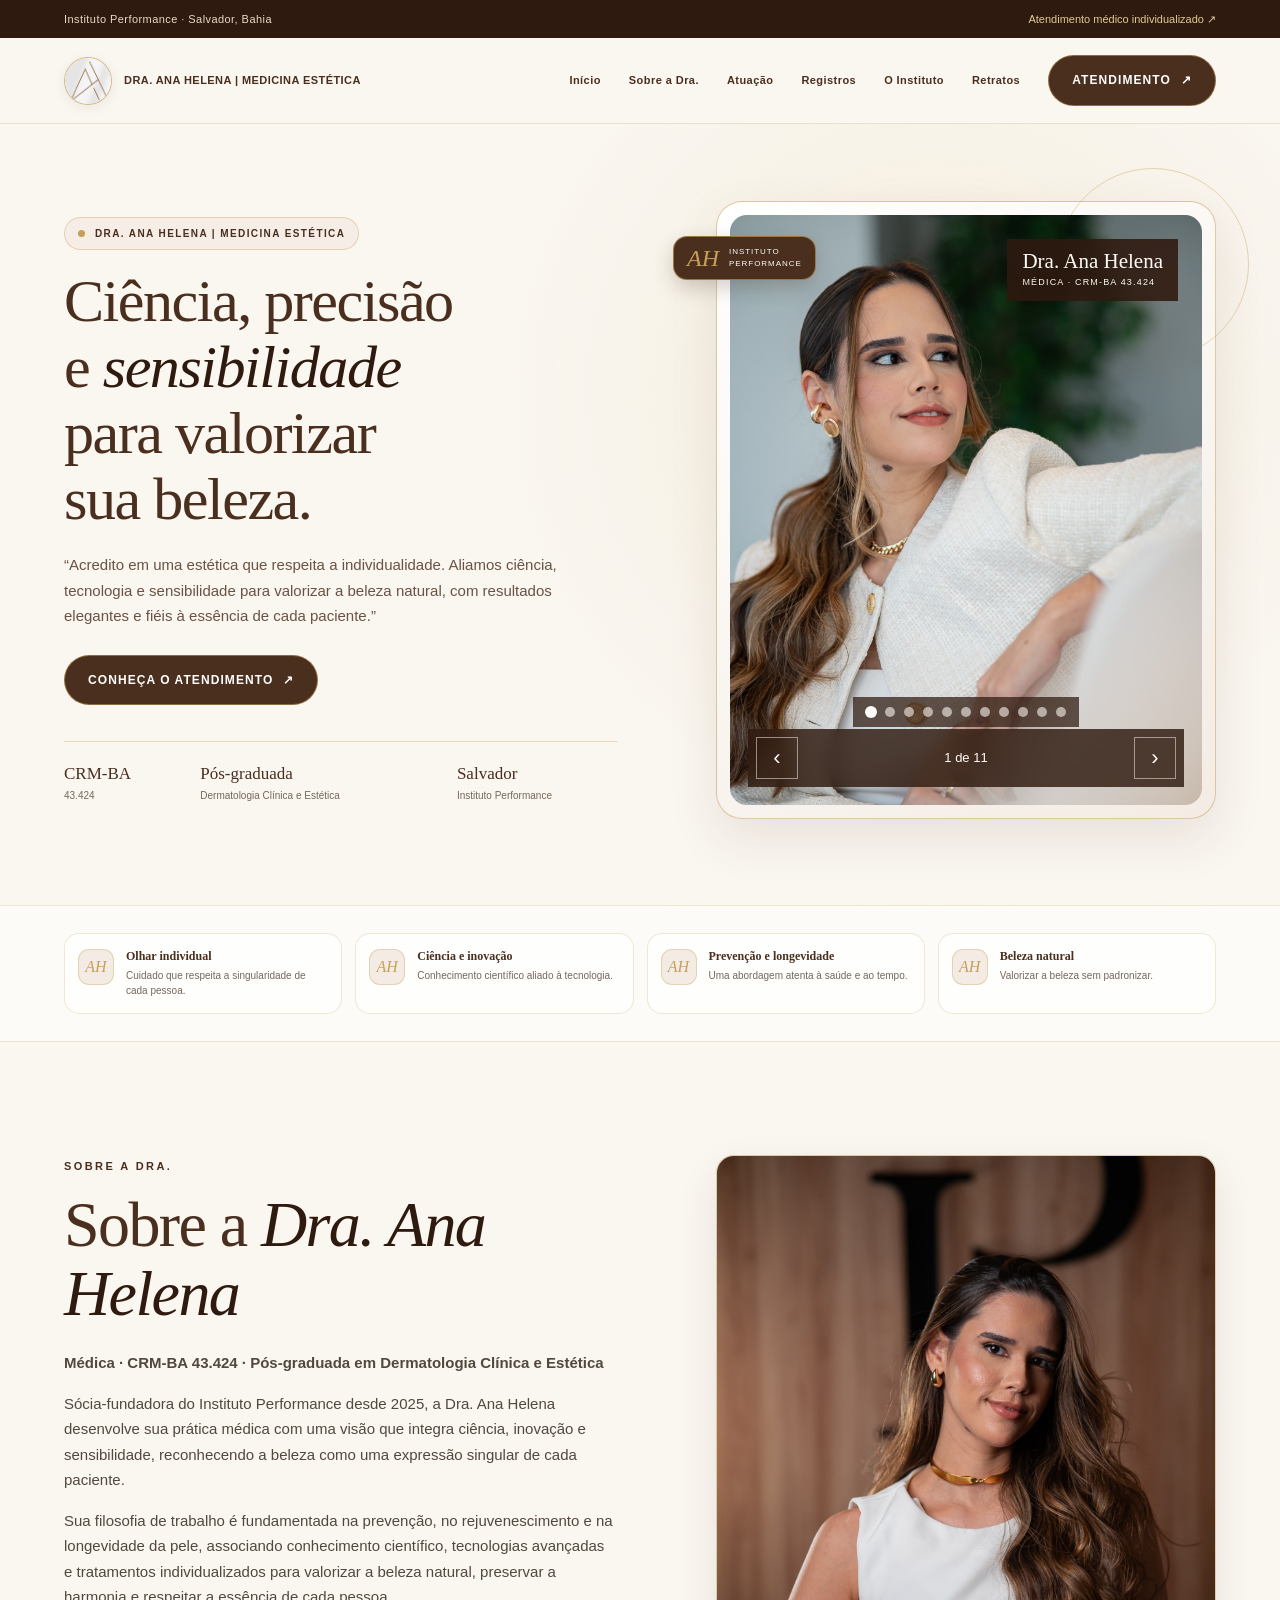
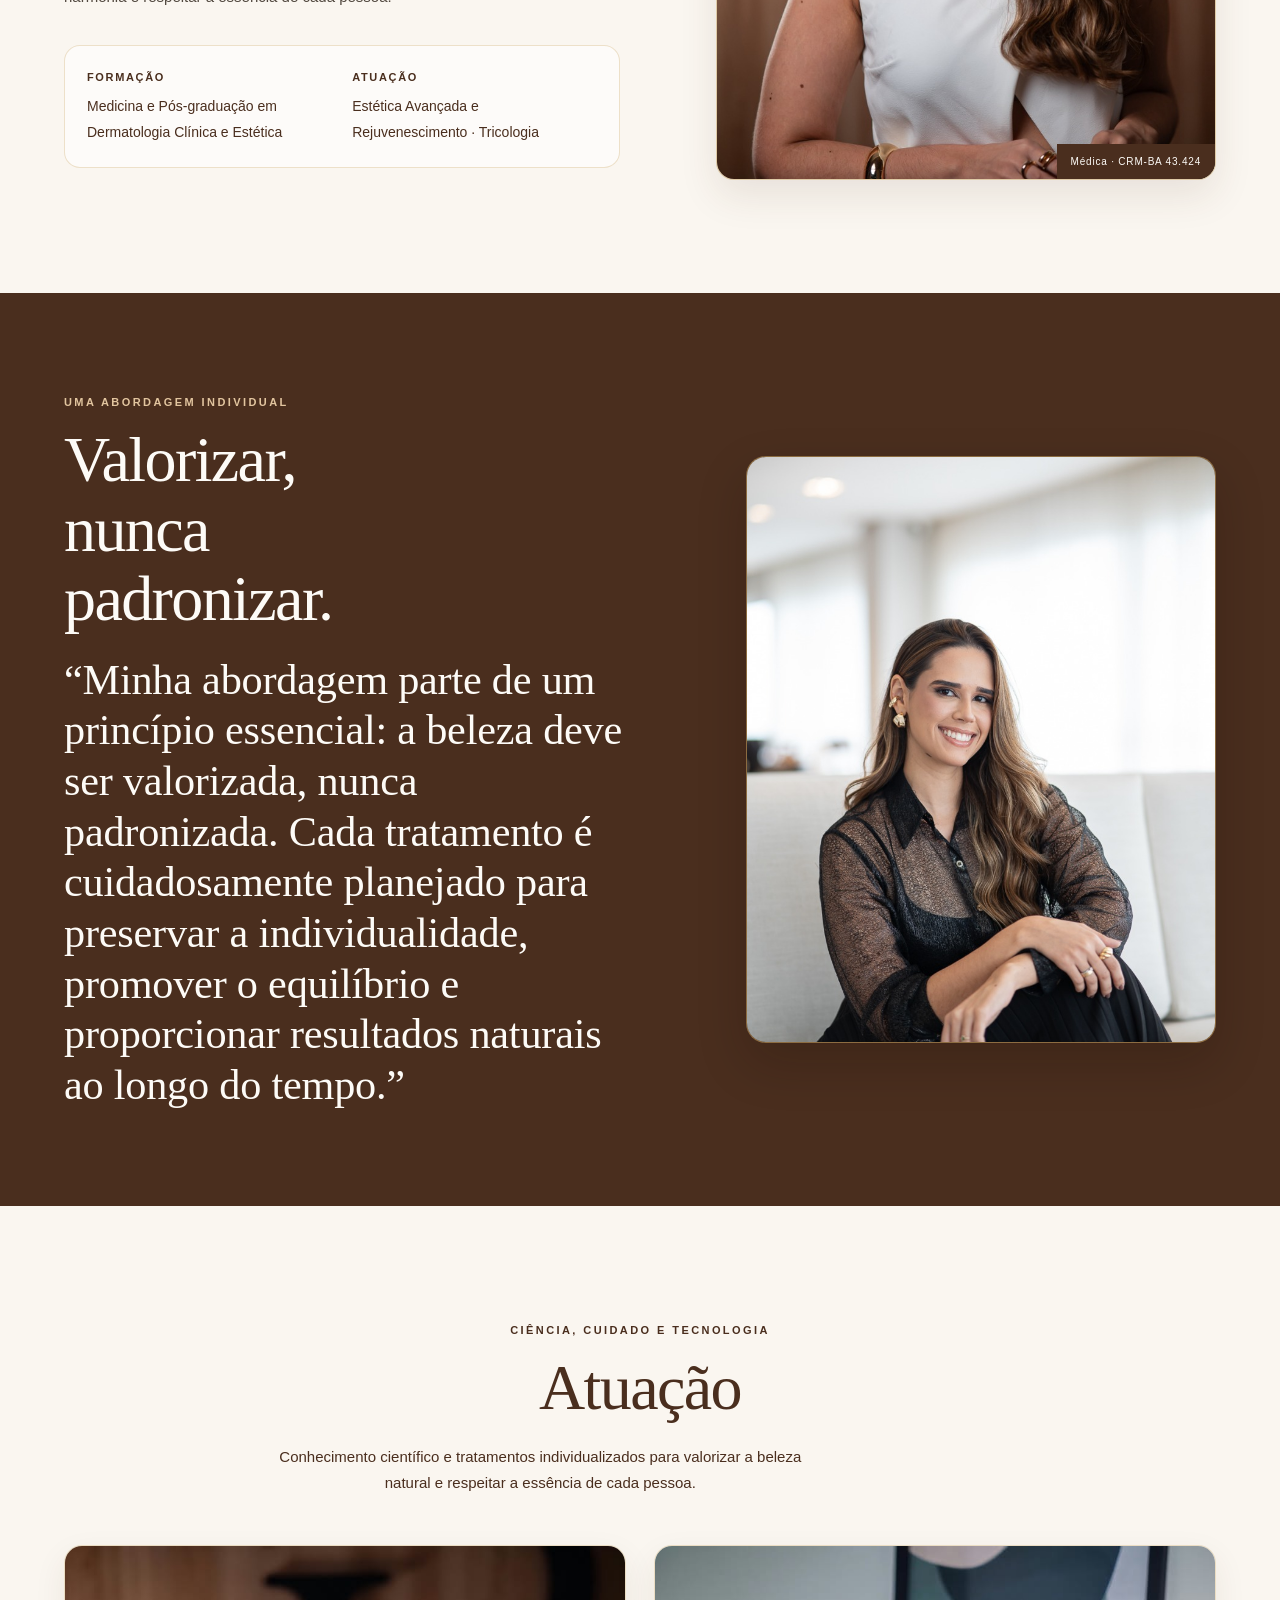
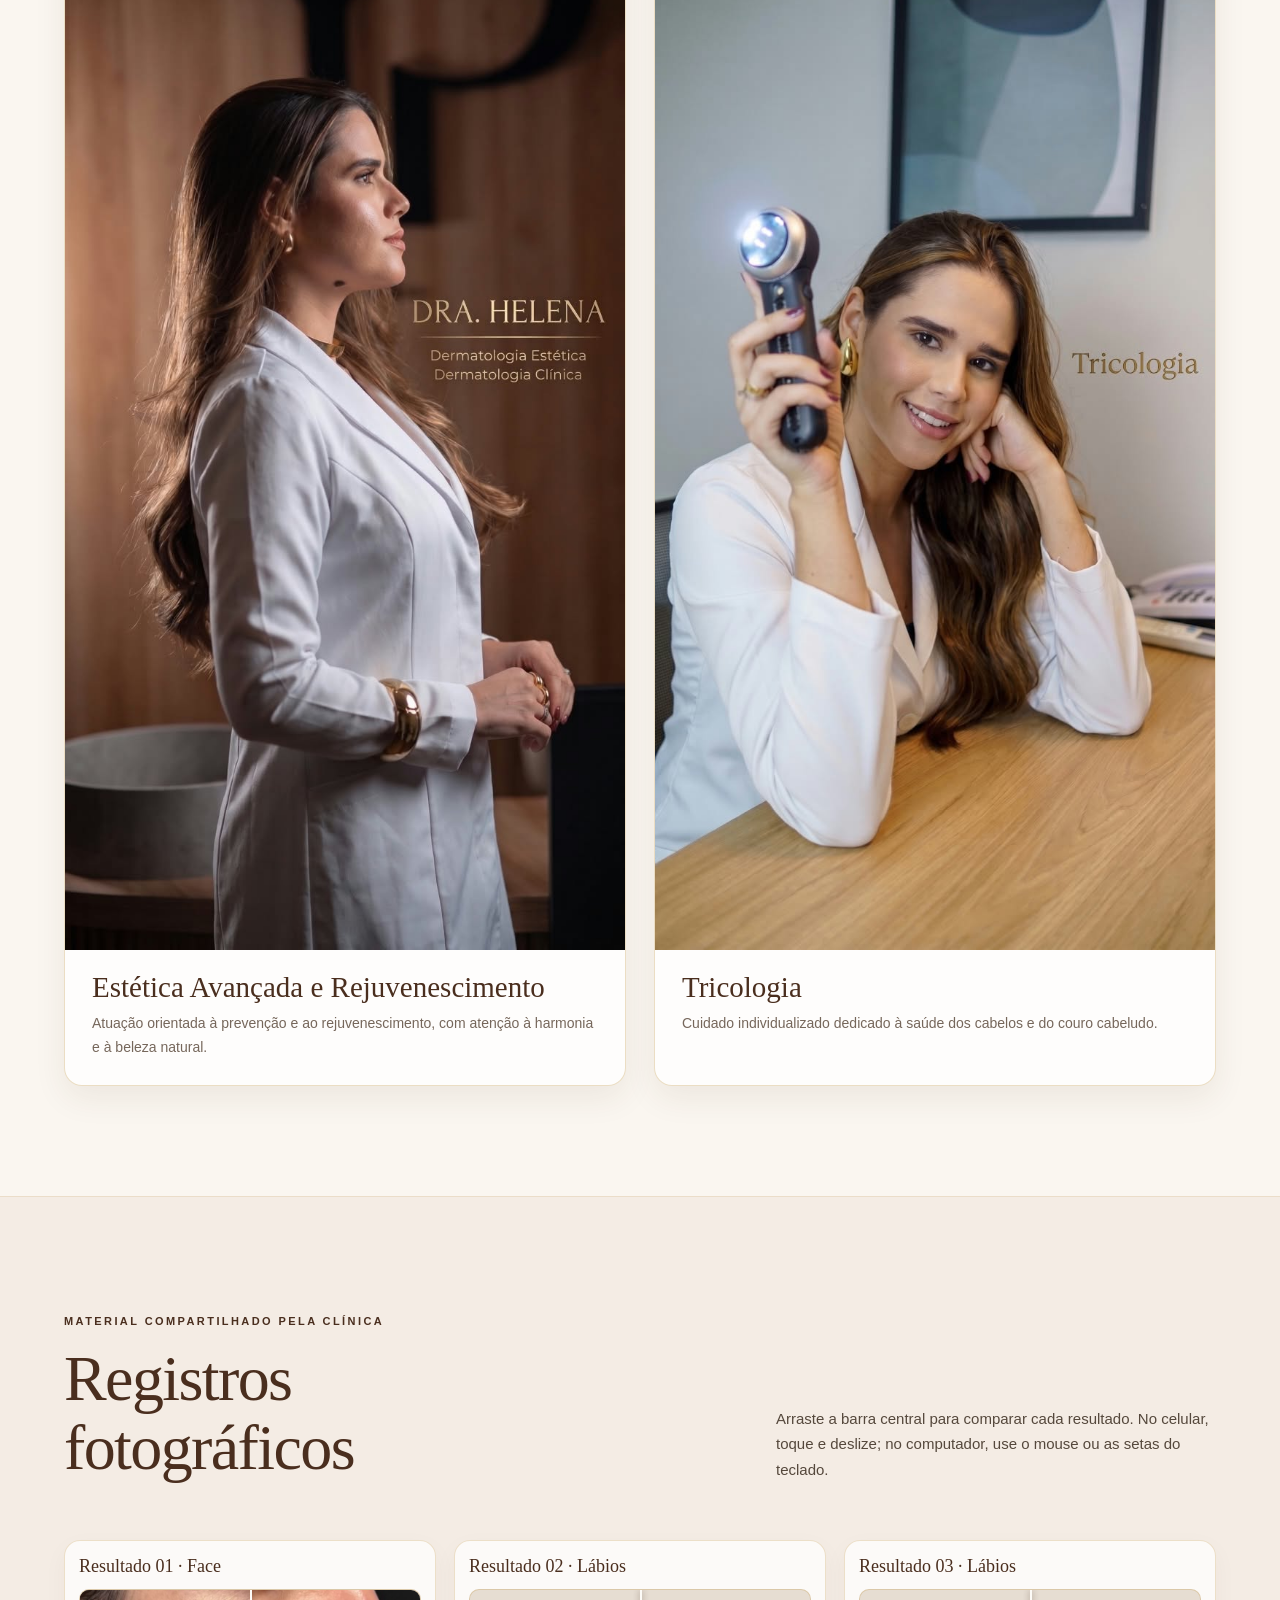
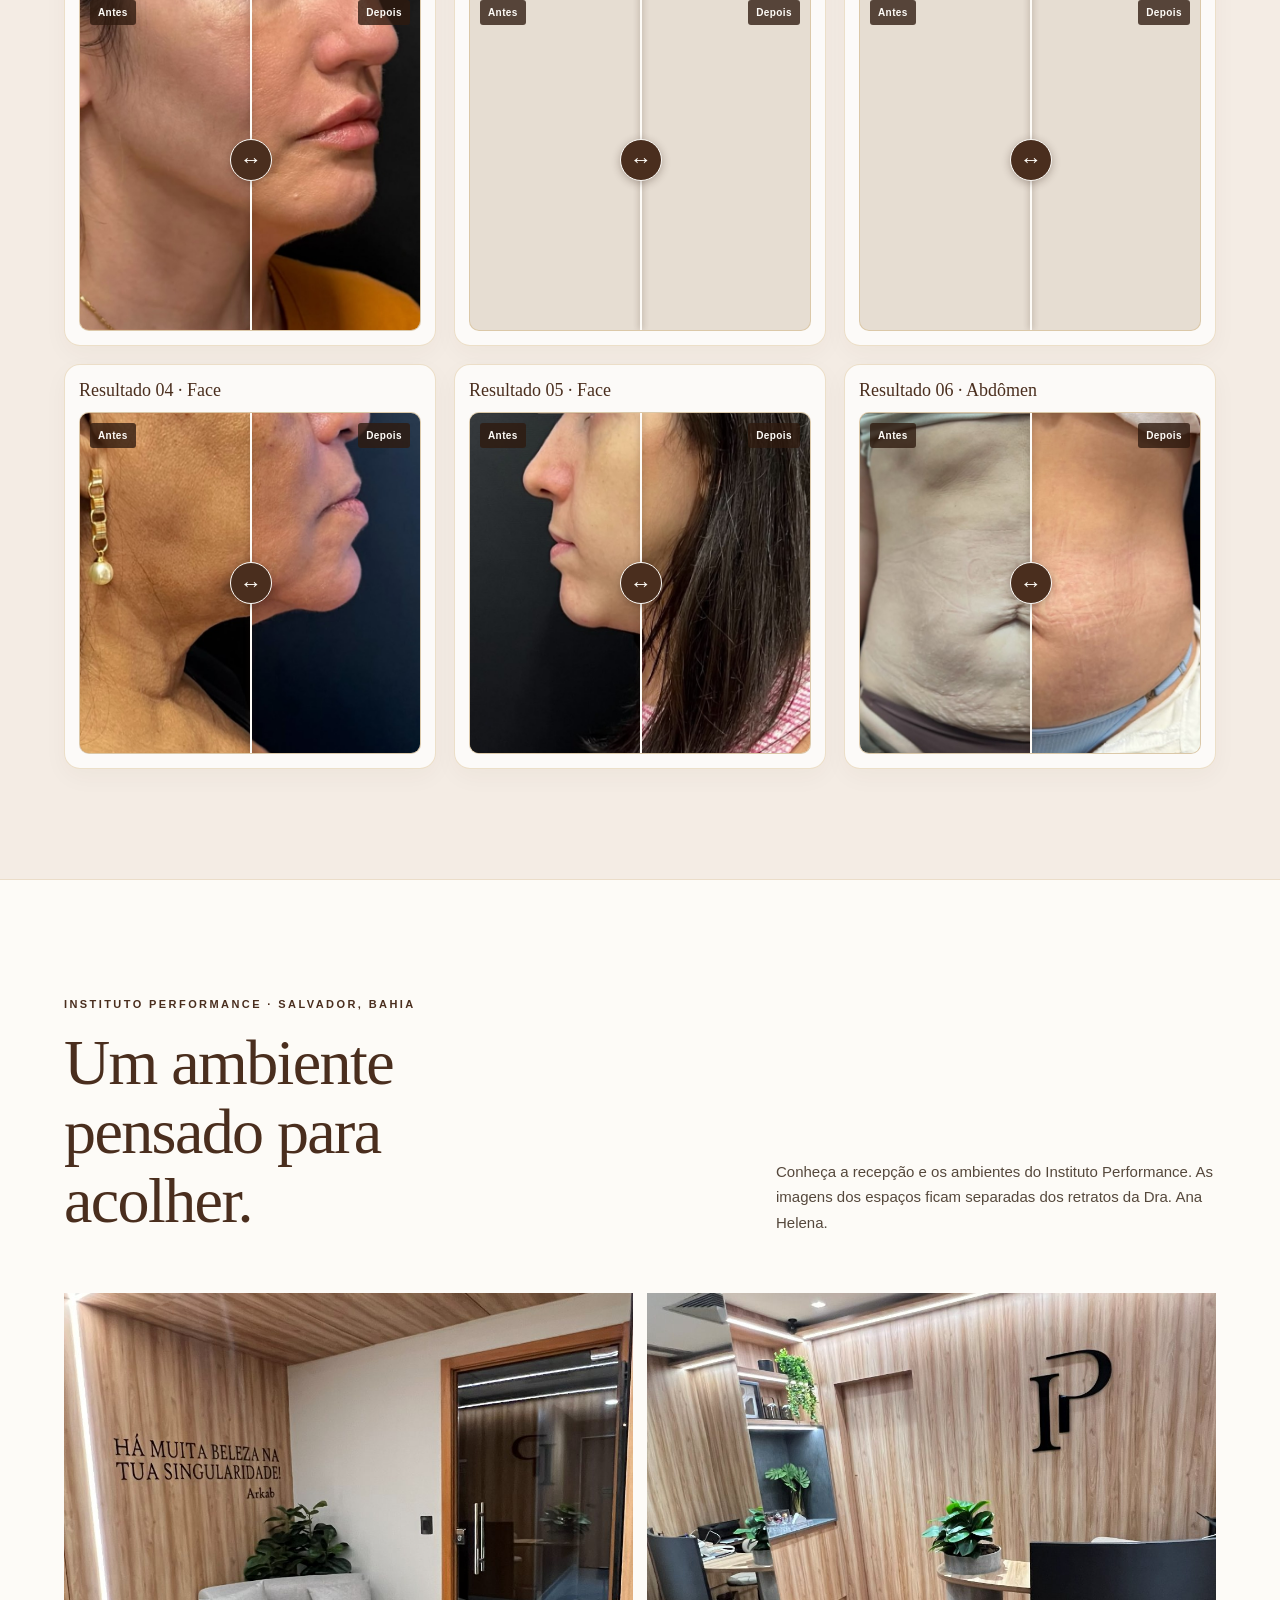
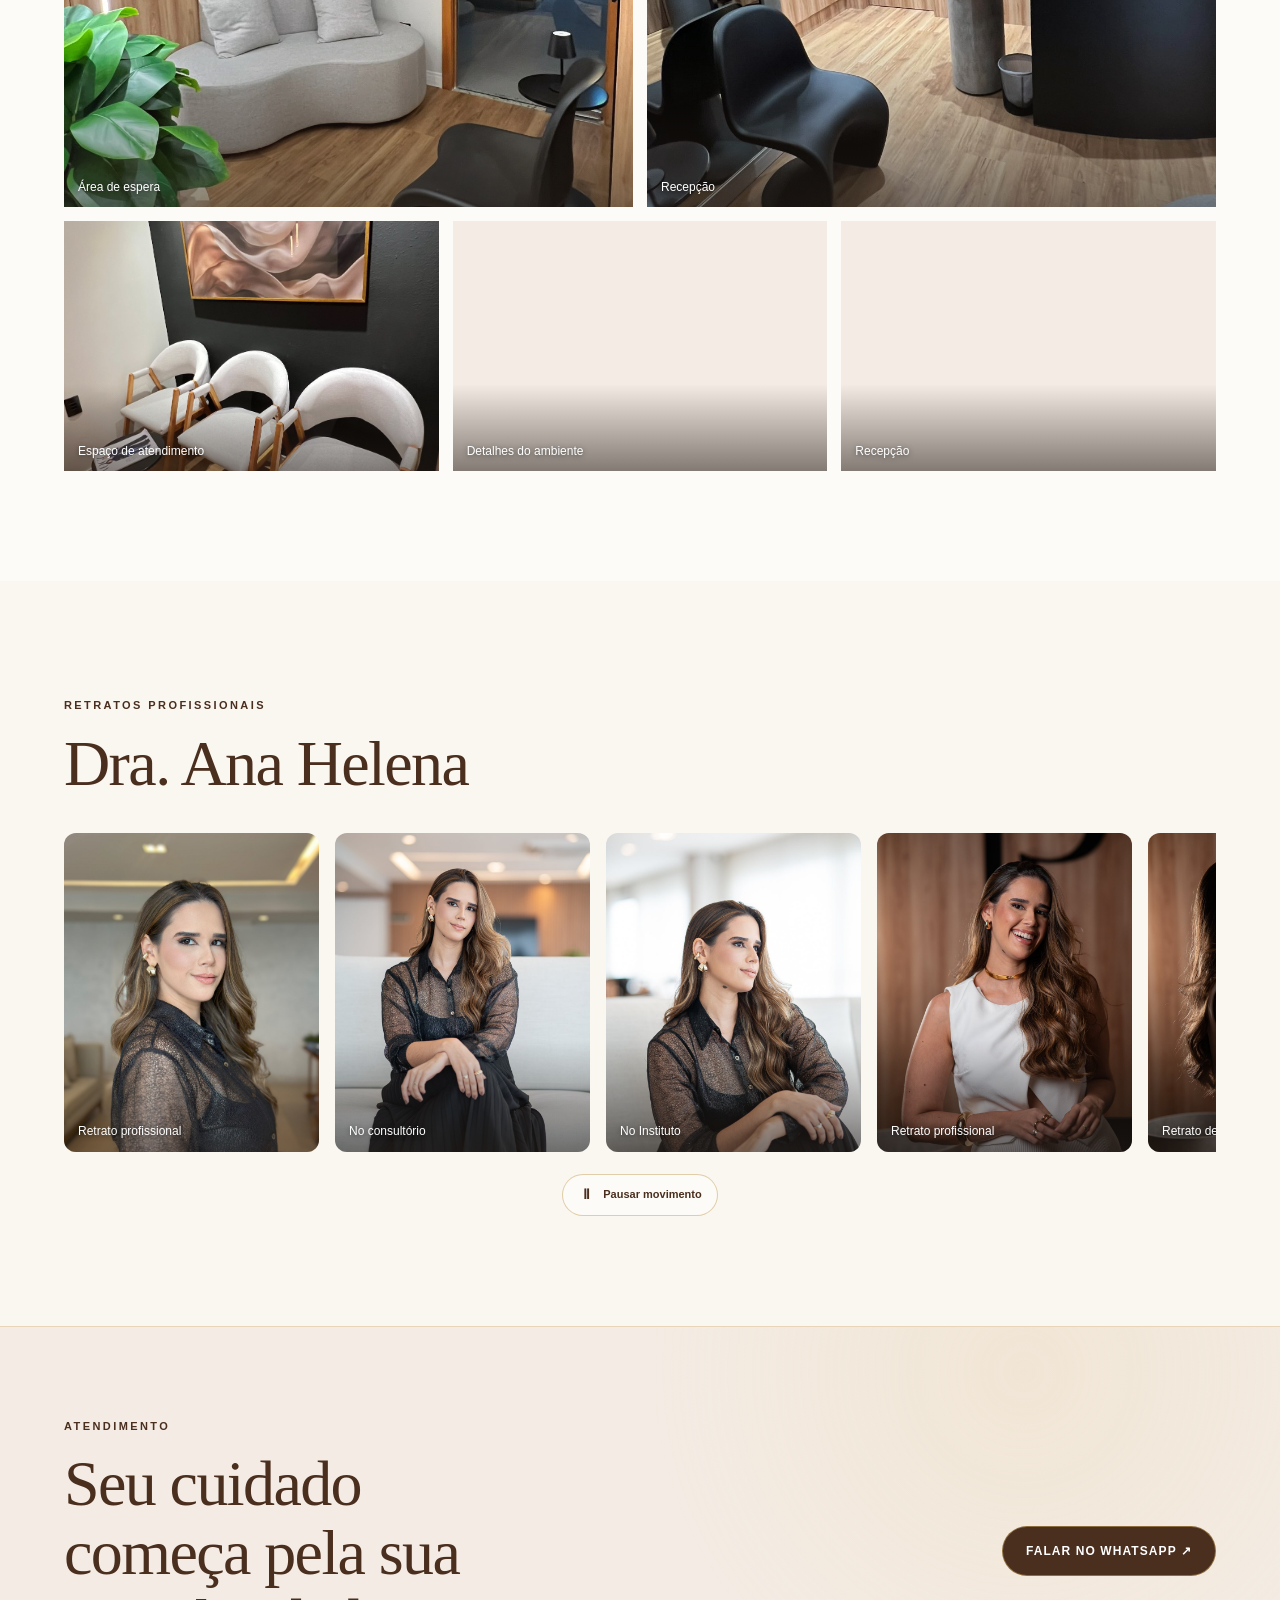
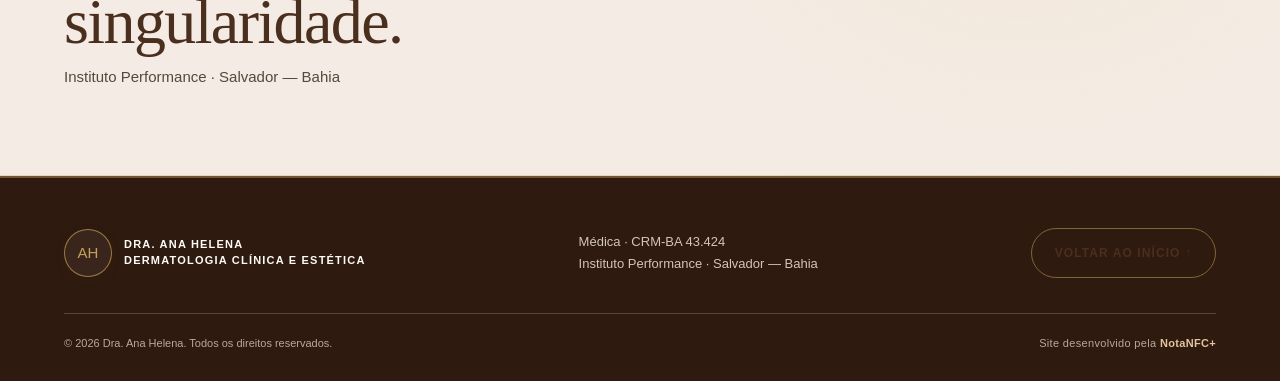
==== commit 6d515859: "Move CSP to server response headers" ====
--- a/public/index.html
+++ b/public/index.html
@@ -3,8 +3,7 @@
 <head>
   <meta charset="utf-8">
   <meta name="viewport" content="width=device-width, initial-scale=1">
-  <meta name="referrer" content="strict-origin-when-cross-origin">
-  <meta http-equiv="Content-Security-Policy" content="default-src 'self'; base-uri 'self'; object-src 'none'; frame-src 'none'; script-src 'self'; style-src 'self' https://fonts.googleapis.com; font-src 'self' https://fonts.gstatic.com data:; img-src 'self' data:; connect-src 'self' https://fonts.googleapis.com https://fonts.gstatic.com; form-action 'self'">
+  <meta name="referrer" content="strict-origin-when-cross-origin">   <title>Dra. Ana Helena | Dermatologia Clínica e Estética em Salvador</title>
   <meta name="description" content="Dra. Ana Helena, médica CRM-BA 43.424, pós-graduada em Dermatologia Clínica e Estética. Estética avançada, rejuvenescimento e tricologia em Salvador.">
   <meta name="theme-color" content="#faf6f0">
--- a/public/site.css
+++ b/public/site.css
@@ -89,7 +89,8 @@
 .monogram { display: grid; width: 48px; min-width: 48px; height: 48px; place-items: center; border: 1px solid rgba(197,160,89,.7); border-radius: 50%; color: var(--gold); background: linear-gradient(145deg, white, var(--sand)); box-shadow: 0 3px 12px rgba(74,46,30,.08); }
 .monogram span { font: italic 20px/1 var(--editorial); }
 .monogram img { width: 100%; height: 100%; border-radius: inherit; object-fit: cover; }
-.brand-name { font-size: 11px; font-weight: 600; letter-spacing: .11em; line-height: 1.45; text-transform: uppercase; }
+.brand-name { font-size: 11px; font-weight: 600; letter-spacing: .11em; line-height: 1.45; text-transform: uppercase; }
+.site-header .brand-name { white-space: nowrap; letter-spacing: .04em; }
 .nav { display: flex; align-items: center; gap: clamp(14px, 2.2vw, 28px); }
 .nav a:not(.btn) { font-size: 11px; font-weight: 600; letter-spacing: .04em; text-decoration: none; text-underline-offset: 7px; }
 .nav a:not(.btn):hover { color: var(--gold); text-decoration: underline; }
@@ -117,7 +118,7 @@
 }
 .hero-badge { display: inline-flex; width: fit-content; align-items: center; gap: 10px; margin-bottom: 18px; padding: 7px 13px; border: 1px solid rgba(197,160,89,.38); border-radius: 30px; color: var(--brown); background: rgba(244,236,228,.8); font-size: 10px; font-weight: 700; letter-spacing: .14em; text-transform: uppercase; }
 .hero-badge > span { width: 7px; height: 7px; border-radius: 50%; background: var(--gold); }
-.hero-copy h1 { max-width: 13ch; margin: 0 0 20px; font-size: clamp(40px, 4.3vw, 58px); line-height: 1.12; }
+.hero-copy h1 { max-width: 13ch; margin: 0 0 20px; font-size: clamp(42px, 4.7vw, 62px); line-height: 1.1; }
 .hero-copy h1 em { font-style: italic; }
 .hero-copy > p:not(.eyebrow) { max-width: 510px; margin-bottom: 24px; color: rgba(74,46,30,.82); font-size: 15px; }
 .hero-copy .btn { align-self: flex-start; margin-top: 2px; }
@@ -134,7 +135,7 @@
 .hero-slide.is-active { z-index: 1; visibility: visible; opacity: 1; }
 .hero-photo img { object-position: 50% 25%; }
 .hero-stamp { position: absolute; top: 34px; left: -44px; z-index: 4; display: flex; align-items: center; gap: 10px; padding: 9px 13px; border: 1px solid rgba(197,160,89,.65); border-radius: 14px; color: var(--gold); background: var(--brown); box-shadow: 0 8px 20px rgba(47,26,15,.2); }
-.hero-stamp > img { width: 42px; height: 42px; border-radius: 50%; object-fit: contain; background: var(--paper); }
+.hero-stamp > span { font: italic 24px/1 var(--editorial); }
 .hero-stamp small { color: var(--paper); font-size: 8px; letter-spacing: .12em; line-height: 1.45; }
 .hero-sign { position: absolute; top: 24px; right: 24px; z-index: 2; display: grid; gap: 2px; padding: 11px 15px; color: var(--paper); background: rgba(47,26,15,.88); backdrop-filter: blur(8px); }
 .hero-sign strong { font: 500 21px/1.1 var(--serif); }
@@ -151,8 +152,7 @@
 .differential-grid { display: grid; grid-template-columns: repeat(4, minmax(0, 1fr)); gap: 13px; }
 .differential-card { display: flex; min-width: 0; align-items: flex-start; gap: 12px; padding: 15px 13px; border: 1px solid rgba(197,160,89,.25); border-radius: 15px; background: rgba(255,255,255,.62); transition: border-color .2s ease, box-shadow .2s ease, transform .2s ease; }
 .differential-card:hover { transform: translateY(-2px); border-color: rgba(197,160,89,.7); box-shadow: 0 9px 24px rgba(74,46,30,.08); }
-.differential-mark { display: grid; width: 36px; min-width: 36px; height: 36px; place-items: center; overflow: hidden; border: 1px solid rgba(197,160,89,.35); border-radius: 11px; background: var(--sand); }
-.differential-mark img { width: 100%; height: 100%; object-fit: contain; }
+.differential-mark { display: grid; width: 36px; min-width: 36px; height: 36px; place-items: center; border: 1px solid rgba(197,160,89,.35); border-radius: 11px; color: var(--gold); background: var(--sand); font: italic 16px/1 var(--editorial); }
 .differential-card h2 { margin: 0 0 4px; font: 600 12px/1.3 var(--serif); }
 .differential-card p { margin: 0; color: var(--muted); font-size: 10px; line-height: 1.5; }
 
@@ -180,12 +180,19 @@
 .philosophy-photo { position: relative; width: min(100%, 470px); aspect-ratio: 4 / 5; justify-self: end; overflow: hidden; border: 1px solid rgba(197,160,89,.5); border-radius: 20px; background: rgba(255,255,255,.06); box-shadow: 0 20px 50px rgba(20,12,7,.2); }
 .philosophy-photo img { object-position: center 27%; }
 
+.practice-head { max-width: 750px; margin: 0 auto 50px; text-align: center; }
+.practice-gallery { display: grid; grid-template-columns: repeat(2, minmax(0, 1fr)); gap: clamp(14px, 3vw, 28px); }
+.practice-photo { min-width: 0; margin: 0; overflow: hidden; border: 1px solid rgba(197,160,89,.35); border-radius: 18px; background: rgba(255,255,255,.76); box-shadow: 0 12px 32px rgba(74,46,30,.08); }
+.practice-photo img { width: 100%; height: auto; object-fit: contain; }
+.practice-caption { padding: 21px clamp(18px, 2.5vw, 27px) 25px; }
+.practice-caption h3 { margin: 0 0 8px; color: var(--brown); font: 500 clamp(23px, 2.3vw, 29px)/1.15 var(--serif); }
+.practice-caption p { margin: 0; color: var(--muted); font-size: 14px; line-height: 1.7; }
 .records-section { padding: clamp(72px, 9vw, 110px) 0; border-block: 1px solid rgba(197,160,89,.2); background: var(--sand); }
 .records-heading > p { max-width: 510px; }
 .records-grid { display: grid; grid-template-columns: repeat(3, minmax(0, 1fr)); gap: 18px; }
 .result-card { min-width: 0; padding: 14px; border: 1px solid rgba(197,160,89,.3); border-radius: 16px; background: rgba(255,255,255,.72); box-shadow: 0 8px 24px rgba(74,46,30,.04); }
 .result-title { margin: 0 0 11px; color: var(--brown); font: 500 18px/1.25 var(--serif); }
-.before-after-slider { --split: 50%; }
+.before-after-slider { --split: 50%; }
 .before-after-viewport { position: relative; aspect-ratio: 1 / 1; overflow: hidden; border: 1px solid rgba(197,160,89,.35); border-radius: 10px; background: #e6ddd2; isolation: isolate; }
 .before-after-layer { position: absolute; inset: 0; display: grid; place-items: center; }
 .before-after-layer img { width: 100%; height: 100%; object-fit: contain; }
@@ -217,22 +224,6 @@
 .section-heading h2 { max-width: 13ch; }
 .section-heading > p { max-width: 440px; margin-bottom: 22px; color: #55483c; }
 .space-grid { display: grid; grid-template-columns: repeat(6, minmax(0, 1fr)); grid-auto-rows: clamp(145px, 20vw, 250px); gap: 14px; }
-.space-carousel { position: relative; width: 100%; aspect-ratio: 16 / 9; overflow: hidden; border: 1px solid rgba(197,160,89,.35); border-radius: 18px; background: var(--sand); box-shadow: 0 18px 45px rgba(47,26,15,.10); }
-.space-carousel .hero-slides, .space-carousel .hero-slide { position: absolute; inset: 0; margin: 0; }
-.space-carousel .hero-slide { visibility: hidden; opacity: 0; transition: opacity .65s ease, visibility .65s; }
-.space-carousel .hero-slide.is-active { z-index: 1; visibility: visible; opacity: 1; }
-.space-carousel .gallery-item { width: 100%; height: 100%; min-height: 0; aspect-ratio: auto; border-radius: 0; }
-.space-carousel .gallery-item img { width: 100%; height: 100%; object-fit: cover; object-position: center; }
-.space-carousel .gallery-caption { right: auto; bottom: 112px; left: 18px; z-index: 4; display: inline-block; max-width: calc(100% - 36px); padding: 10px 14px; border-radius: 6px; color: #fff; background: rgba(47,26,15,.82); font-size: 14px; line-height: 1.3; text-shadow: none; }
-.space-carousel .carousel-controls { right: 18px; bottom: 18px; left: 18px; }
-.space-carousel .carousel-dots { bottom: 76px; }
-@media (max-width: 560px) {
-  .space-carousel { aspect-ratio: 4 / 5; border-radius: 14px; }
-  .space-carousel .carousel-controls { right: 10px; bottom: 10px; left: 10px; }
-  .space-carousel .carousel-dots { bottom: 68px; }
-  .space-carousel .gallery-caption { bottom: 106px; left: 10px; max-width: calc(100% - 20px); padding: 9px 12px; font-size: 13px; }
-}
-
 
 .portrait-gallery { padding: clamp(72px, 9vw, 110px) 0; background: var(--cream); }
 .gallery-heading { margin-bottom: 35px; }
@@ -400,7 +391,7 @@
   .topbar-inner { justify-content: center; min-height: 34px; font-size: 9px; }
   .topbar-inner > a { display: none; }
   .hero { padding: 42px 0 50px; }
-  .hero-copy h1 { font-size: clamp(36px, 9.8vw, 46px); line-height: 1.12; }
+  .hero-copy h1 { font-size: clamp(39px, 11vw, 52px); }
   .hero-copy > p:not(.eyebrow) { font-size: 14px; }
   .hero-credentials { grid-template-columns: .7fr 1.4fr; gap: 14px 10px; margin-top: 27px; }
   .hero-credentials div:last-child { grid-column: 1 / -1; }
@@ -413,7 +404,7 @@
   .differential-grid { grid-template-columns: 1fr; gap: 8px; }
   .differential-card { padding: 12px; }
   .portrait-caption { font-size: 9px; }
-  .credentials { grid-template-columns: minmax(0, 1fr); }
+  .credentials, .practice-gallery { grid-template-columns: minmax(0, 1fr); }
   .portrait-marquee .gallery-item { width: min(68vw, 220px); }
   .gallery-item { aspect-ratio: 3 / 4; }
   .records-grid { grid-template-columns: 1fr; gap: 14px; }
@@ -424,7 +415,8 @@
   .space-grid .gallery-item:nth-child(n + 3) { grid-column: span 1; grid-row: auto; aspect-ratio: 3 / 4; }
   .space-grid .gallery-item:first-child { grid-column: span 2; aspect-ratio: 4 / 3; }
   .attend-row .btn { width: 100%; }
-  .brand-name { font-size: 10px; }
+  .brand-name { font-size: 10px; }
+  .site-header .brand-name { font-size: clamp(8px, 2.5vw, 10px); letter-spacing: .015em; }
   .monogram { width: 42px; min-width: 42px; height: 42px; }
   .lightbox { width: 100%; max-height: 100dvh; padding: 12px 8px; border-right: 0; border-left: 0; }
   .lightbox-frame { grid-template-columns: 40px minmax(0, 1fr) 40px; gap: 6px; }
@@ -441,122 +433,15 @@
   .btn:hover, .gallery-item:hover img, .gallery-item:focus-visible img, .lightbox-indicator[aria-current="true"], .carousel-dot[aria-current="true"] { transform: none; }
 }
 
-/* Comparadores 08 e 09: cada arquivo preserva o par original lado a lado.
-   As duas camadas mostram metades opostas do mesmo arquivo, sem recortar a foto-fonte. */
 
-
-
-/* Comparadores compostos: cada original contém o antes à esquerda e o depois à direita. */
-.paired-slider .before-after-viewport {
-  aspect-ratio: 1 / 1;
-}
-.paired-slider .before-after-layer img {
-  position: absolute;
-  top: 0;
-  width: 200%;
-  max-width: none;
-  height: 100%;
-  object-fit: fill;
-}
-.paired-slider .before-after-layer-before img {
-  left: 0;
-}
-.paired-slider .before-after-layer-after img {
-  right: 0;
-}
-
-
-/* Resultado 07 — mantém o comparador no formato correto da imagem original. */
-.tricologia-slider .before-after-viewport {
-  aspect-ratio: 1 / 1;
-}
+/* Comparações de resultados recebidas em imagem única (antes e depois lado a lado). */
+.result-composite { position: relative; margin: 0; overflow: hidden; border: 1px solid rgba(197,160,89,.35); border-radius: 10px; background: #e6ddd2; }
+.result-composite img { display: block; width: 100%; height: auto; aspect-ratio: 2 / 1; object-fit: contain; }
+.result-composite figcaption { position: absolute; inset: 10px 10px auto; display: flex; justify-content: space-between; pointer-events: none; }
+.result-composite figcaption span { padding: 4px 8px; border-radius: 3px; color: var(--paper); background: rgba(47,26,15,.78); font-size: 10px; font-weight: 600; letter-spacing: .04em; }
 
 /* Link do Google Maps posicionado junto à apresentação do Instituto. */
 .institute-map-link { display: inline-flex; margin-top: 18px; }
 @media (max-width: 640px) {
   .institute-map-link { width: 100%; justify-content: center; text-align: center; }
 }
-
-
-/* Comparações Botox recebidas em imagem única (antes e depois lado a lado). */
-.result-composite { position: relative; margin: 0; overflow: hidden; border: 1px solid rgba(197,160,89,.35); border-radius: 10px; background: #e6ddd2; }
-.result-composite img { display: block; width: 100%; height: auto; aspect-ratio: 2 / 1; object-fit: contain; }
-.result-composite figcaption { position: absolute; inset: 10px 10px auto; display: flex; justify-content: space-between; pointer-events: none; }
-.result-composite figcaption span { padding: 4px 8px; border-radius: 3px; color: var(--paper); background: rgba(47,26,15,.78); font-size: 10px; font-weight: 600; letter-spacing: .04em; }
-.footer-map-link { display: inline-flex; }
-@media (max-width: 640px) { .footer-map-link { width: 100%; justify-content: center; text-align: center; } }
-
-
-/* Botox: divisor interativo sobre a foto original, sem recorte ou redimensionamento interno. */
-.botox-before-after .before-after-viewport {
-  aspect-ratio: 2 / 1;
-  height: auto;
-}
-.botox-before-after .before-after-composite {
-  display: block;
-  position: relative;
-  z-index: 0;
-  width: 100%;
-  height: 100%;
-  object-fit: contain;
-  object-position: center;
-}
-.botox-before-after .before-after-range {
-  z-index: 4;
-}
-.botox-before-after .before-after-divider {
-  z-index: 3;
-}
-
-
-/* Botox: slider de revelação sobre a composição original 2:1, sem alterar pixels ou proporção. */
-.botox-before-after .before-after-viewport {
-  aspect-ratio: 2 / 1;
-}
-.botox-before-after .before-after-layer {
-  inset: 0;
-}
-.botox-before-after .before-after-layer img {
-  display: block;
-  width: 100%;
-  height: 100%;
-  object-fit: contain;
-  object-position: center;
-}
-.botox-before-after .before-after-layer-before {
-  clip-path: inset(0 calc(100% - var(--split)) 0 0);
-}
-.botox-before-after .before-after-layer-after {
-  z-index: 0;
-  clip-path: inset(0 0 0 var(--split));
-}
-.botox-before-after .before-after-layer-before {
-  z-index: 1;
-}
-.botox-before-after .before-after-divider {
-  z-index: 3;
-}
-.botox-before-after .before-after-range {
-  z-index: 4;
-}
-
-
-/* Botox agora usa exatamente o mesmo enquadramento e mecânica dos demais cards paired-slider. */
-.botox-before-after .before-after-viewport {
-  aspect-ratio: 1 / 1;
-}
-.botox-before-after .before-after-layer img {
-  position: absolute;
-  top: 0;
-  width: 200%;
-  max-width: none;
-  height: 100%;
-  object-fit: fill;
-}
-.botox-before-after .before-after-layer-before img {
-  left: 0;
-}
-.botox-before-after .before-after-layer-after img {
-  left: auto;
-  right: 0;
-}
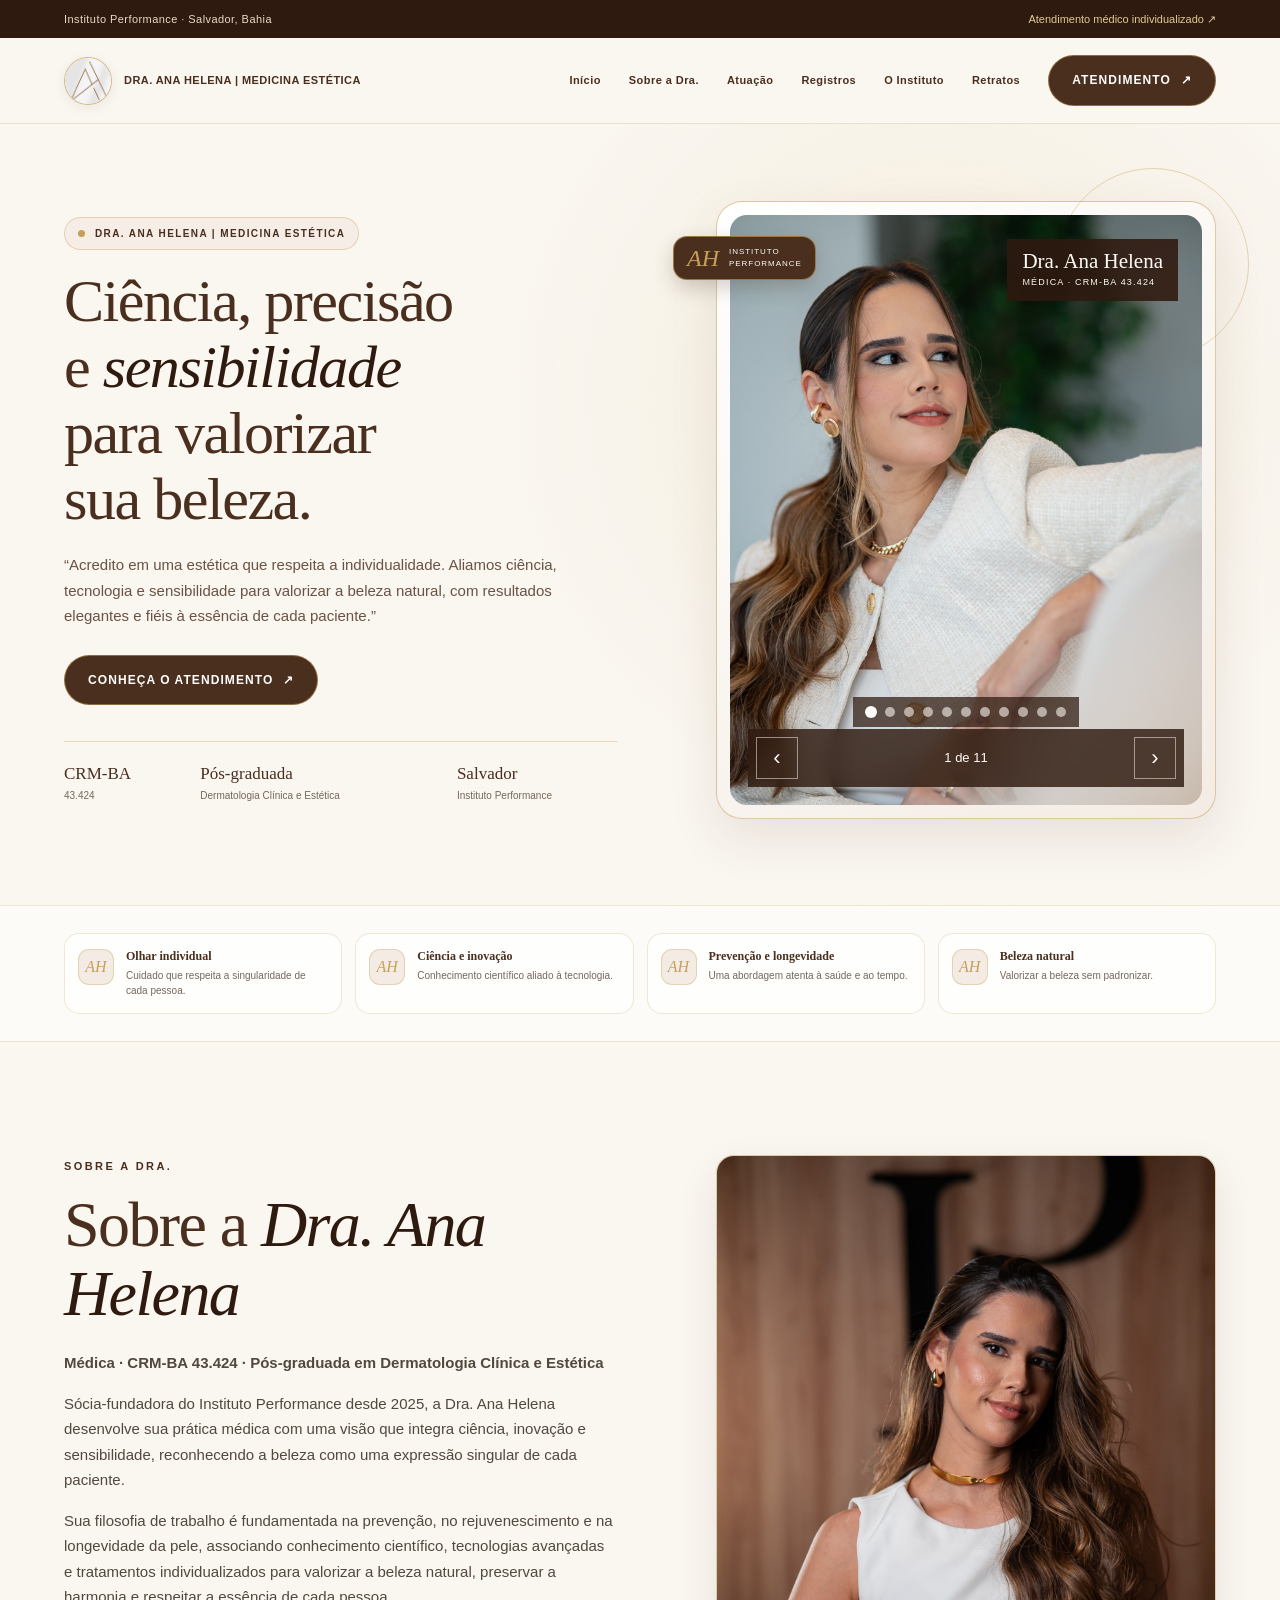
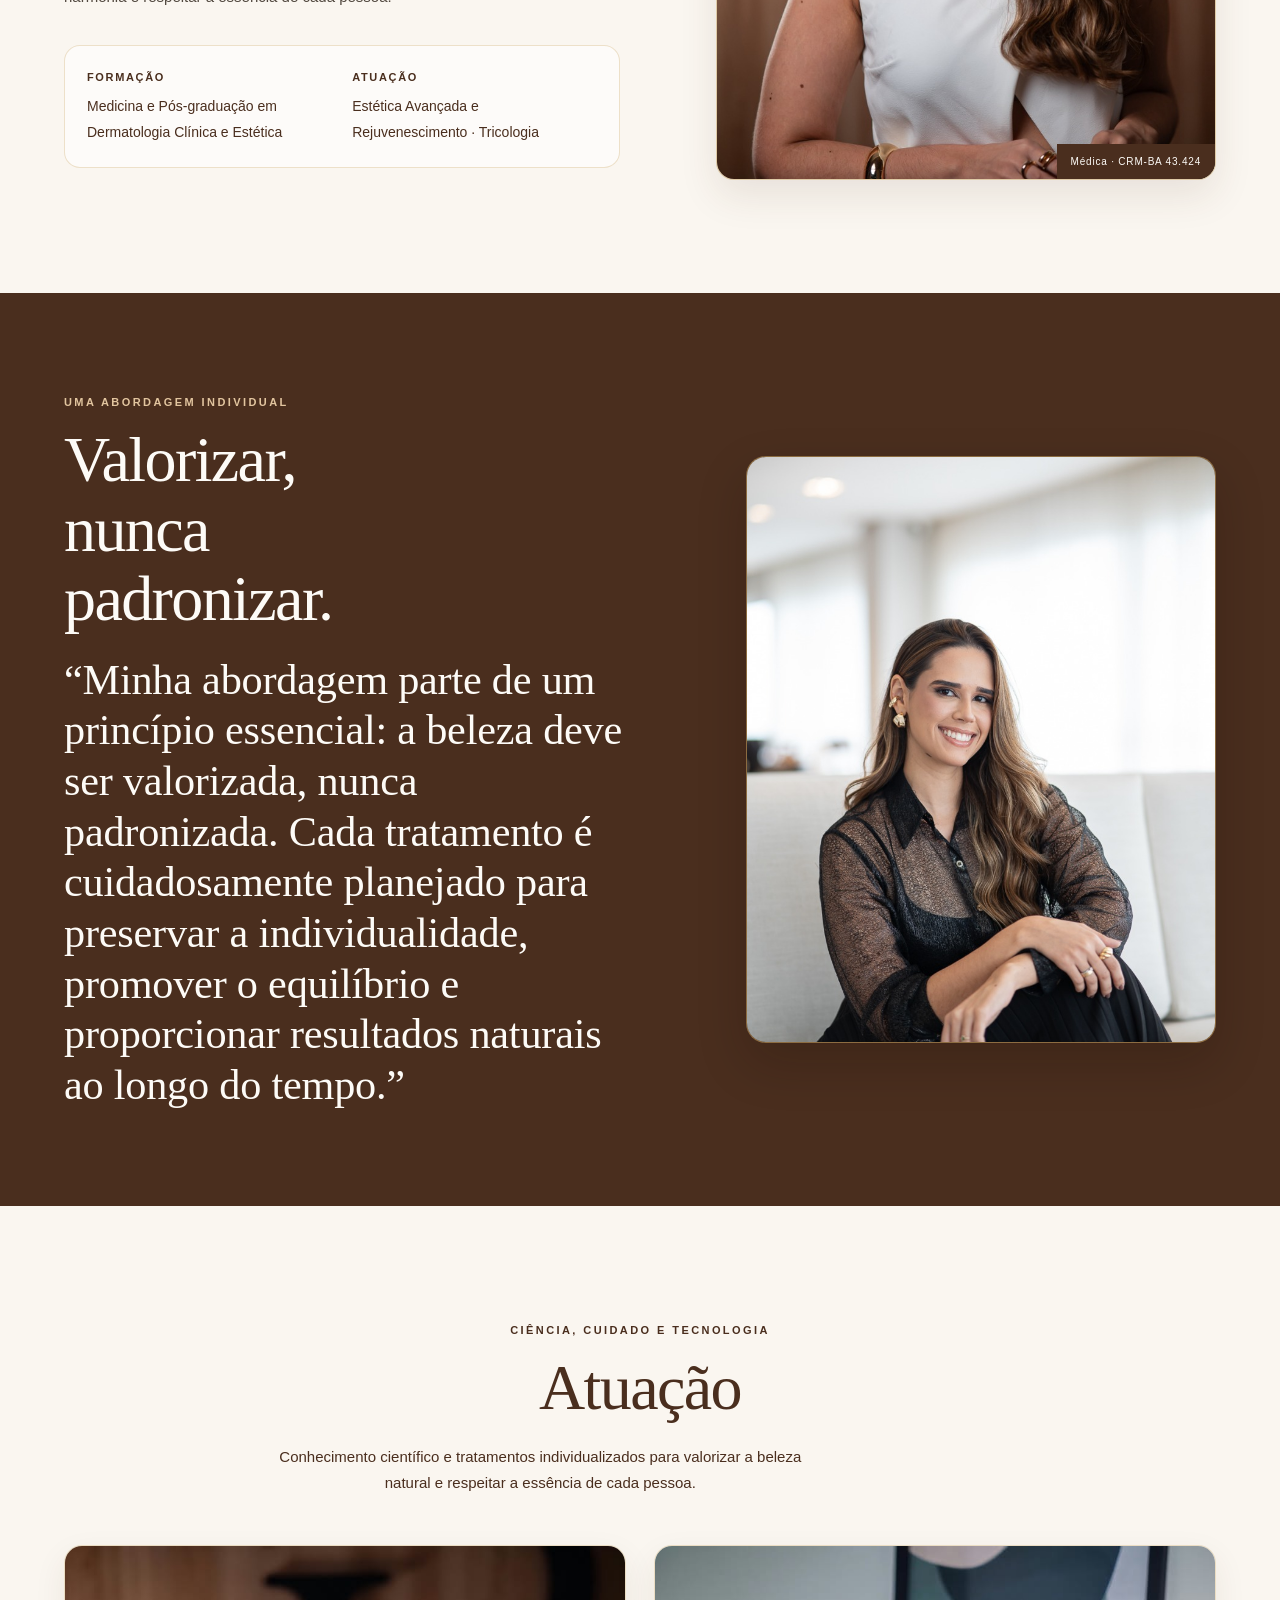
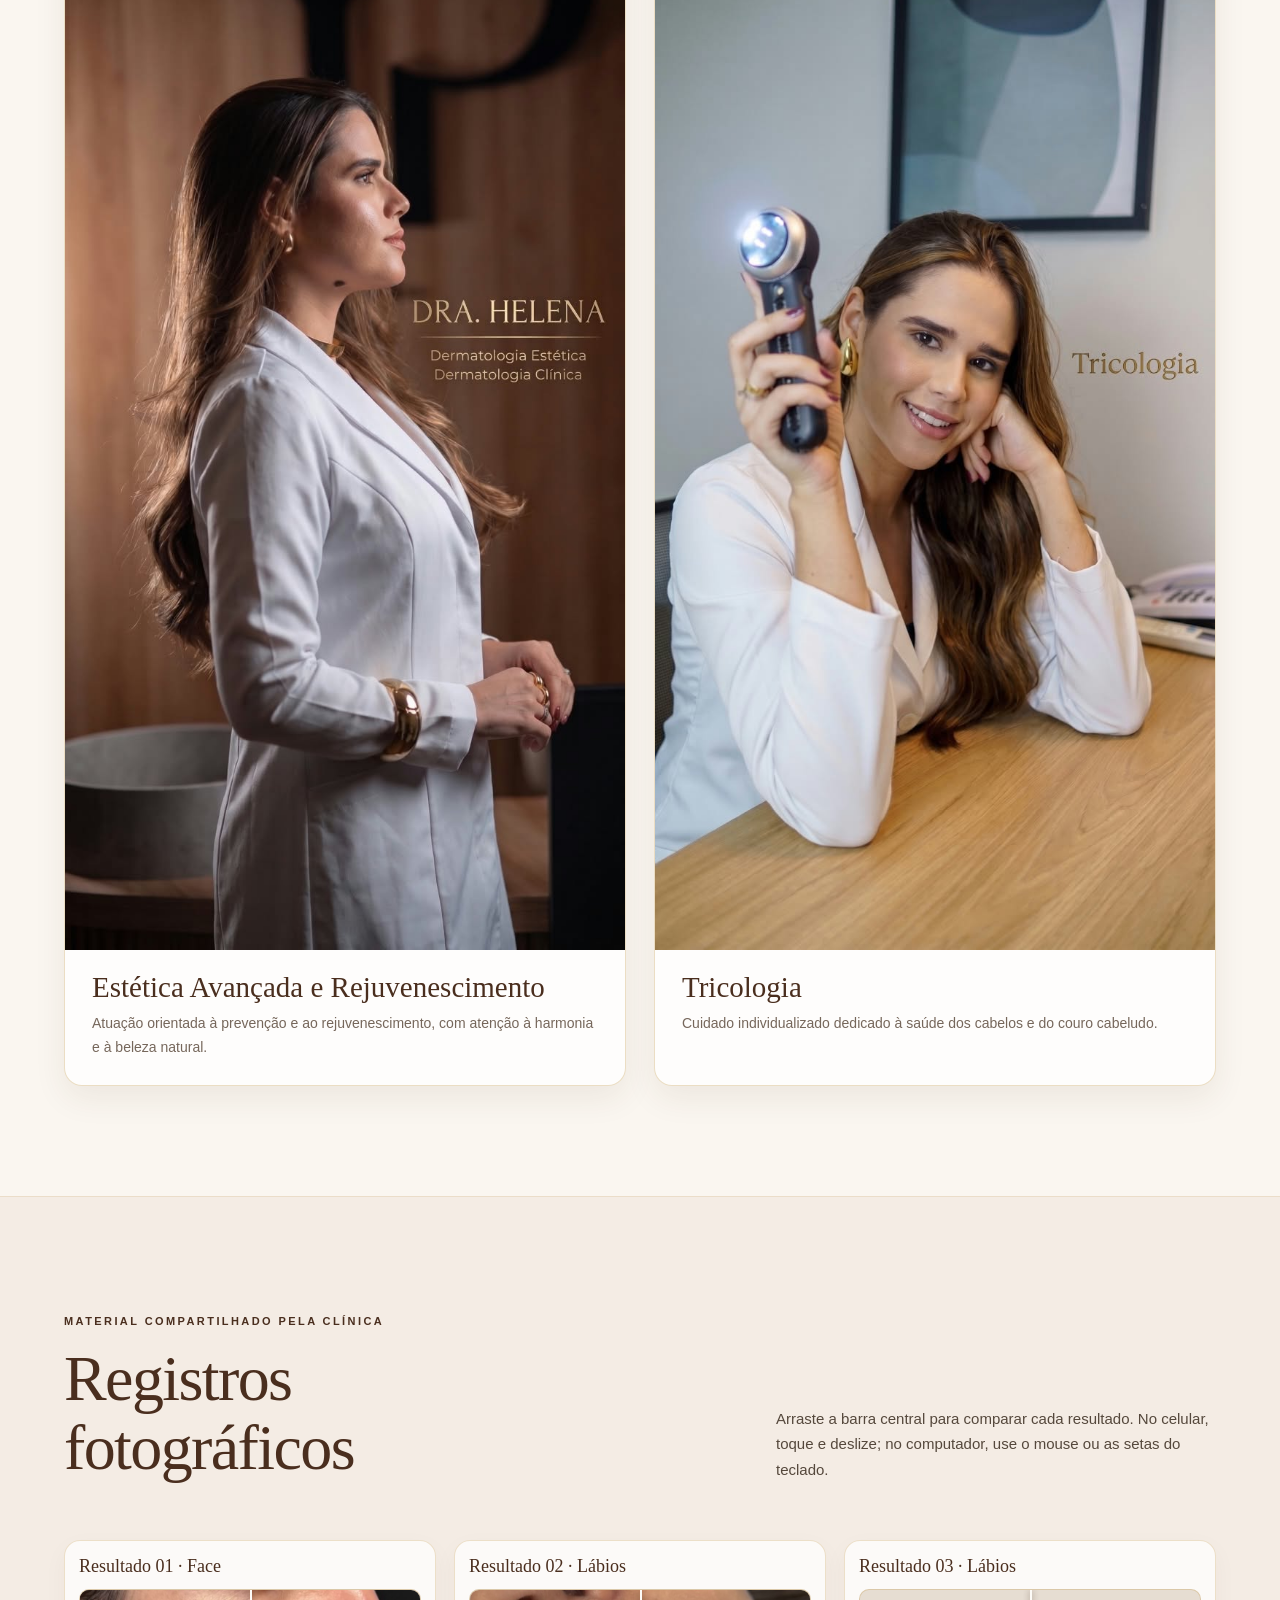
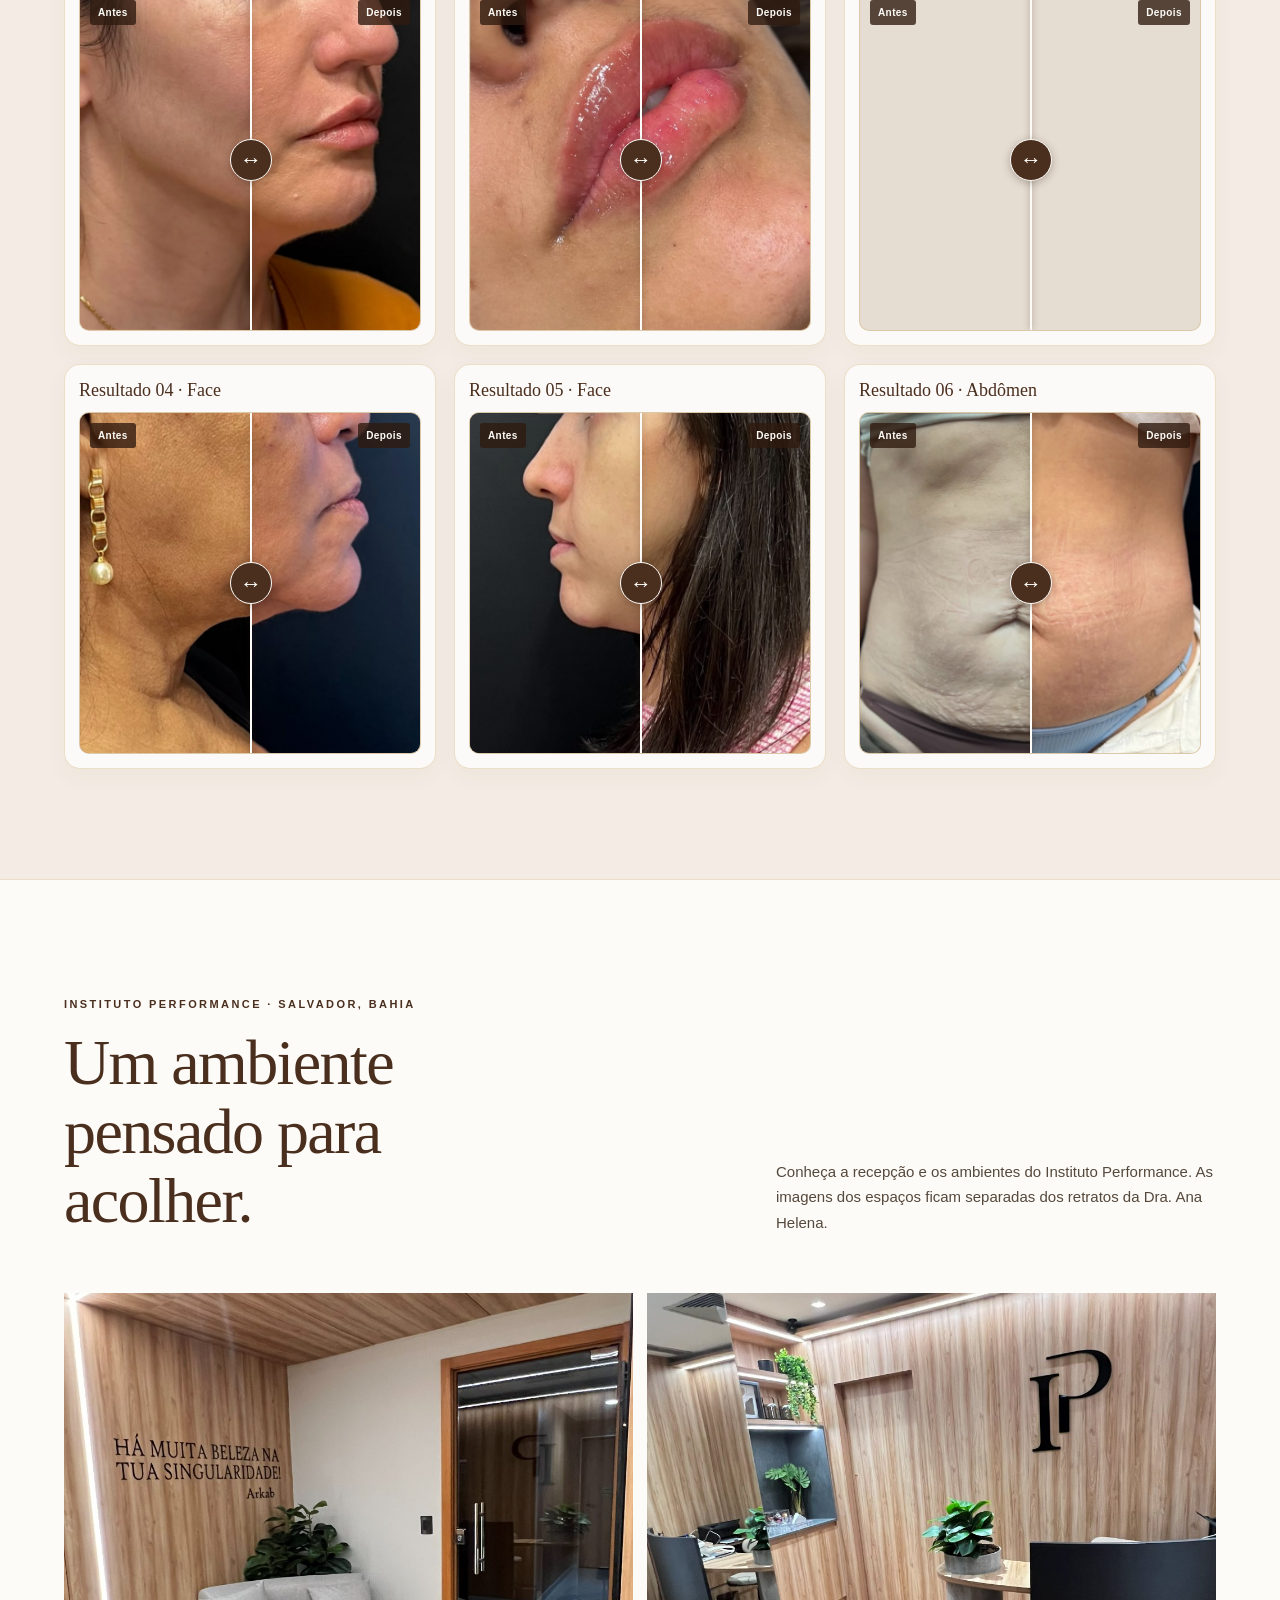
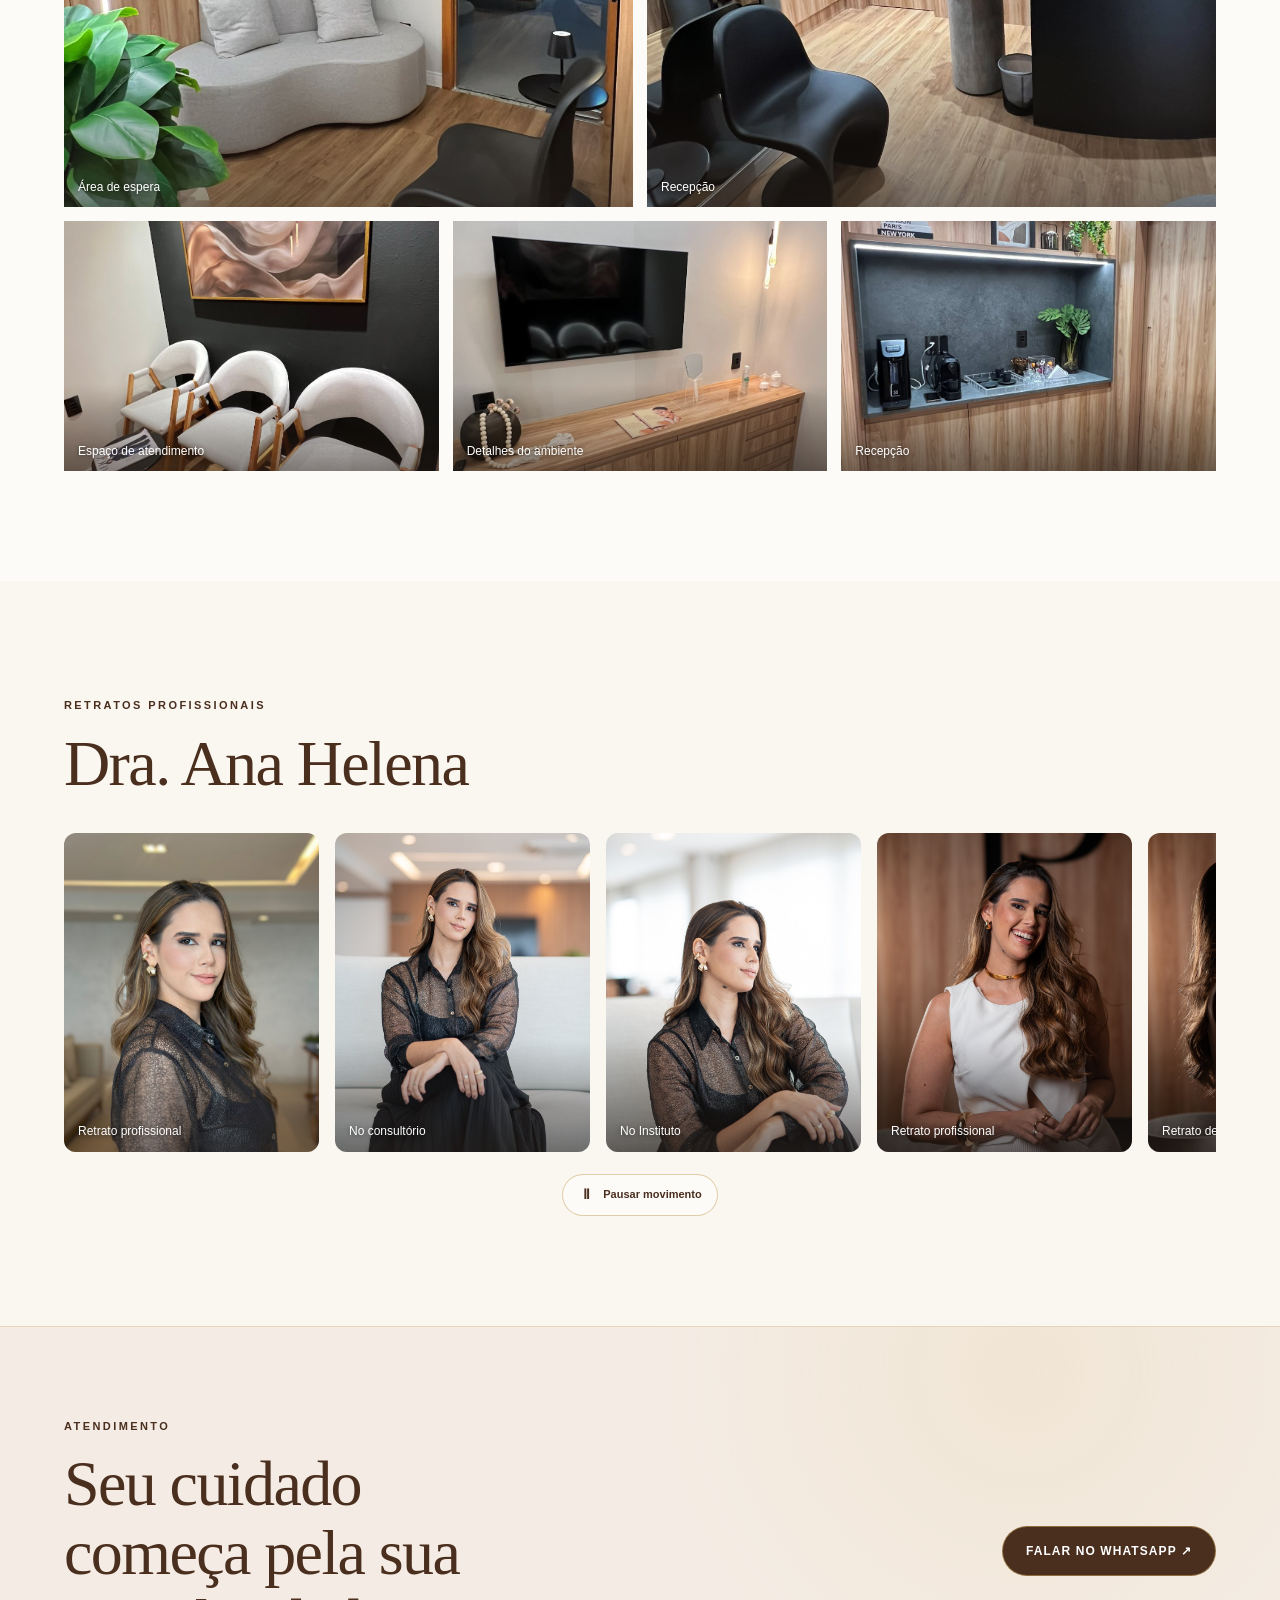
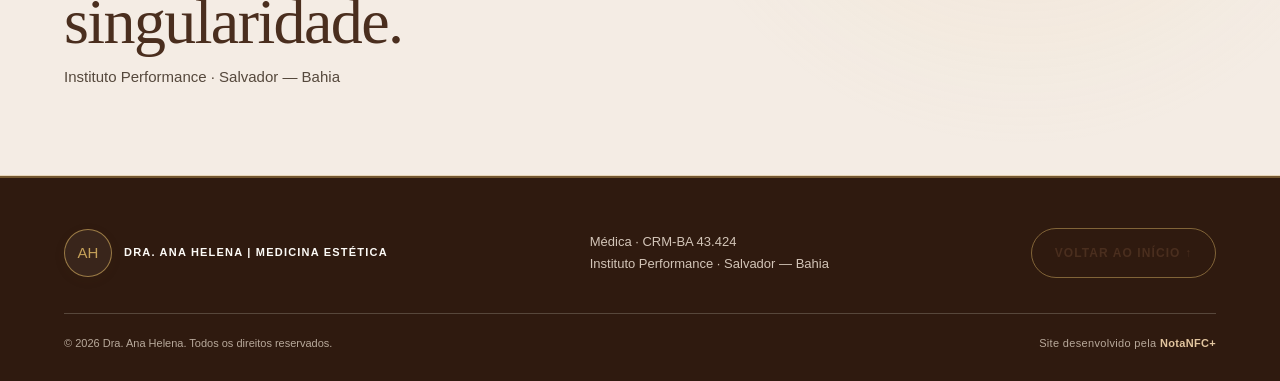
==== commit 8a360091: "Update footer brand identification" ====
--- a/public/index.html
+++ b/public/index.html
@@ -403,7 +403,7 @@
       <div class="foot">
         <a class="brand" href="#inicio" aria-label="Dra. Ana Helena, início">
           <span class="monogram" aria-hidden="true">AH</span>
-          <span class="brand-name">Dra. Ana Helena<br>Dermatologia Clínica e Estética</span>
+          <span class="brand-name">Dra. Ana Helena | Medicina Estética</span>
         </a>
         <p>Médica · CRM-BA 43.424<br>Instituto Performance · Salvador — Bahia</p>
         <a href="#inicio" class="btn outline">Voltar ao início ↑</a>
